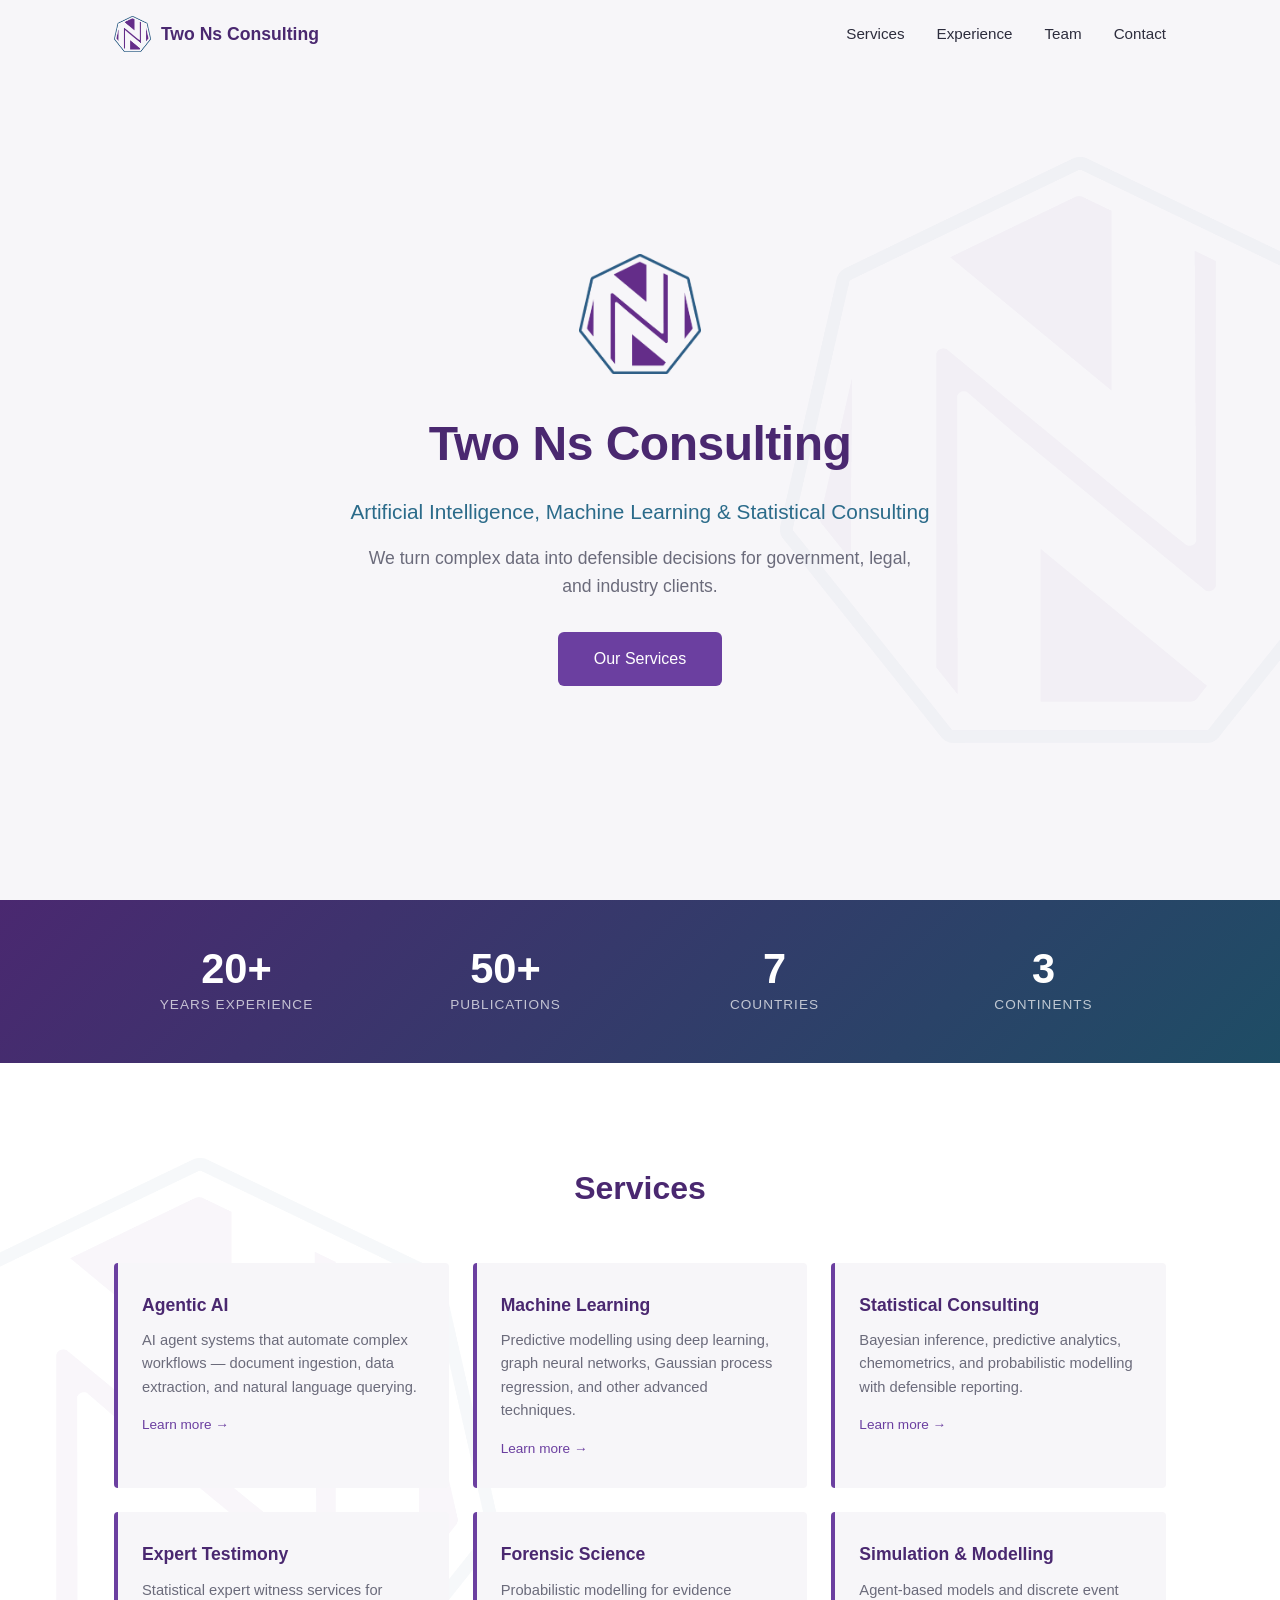
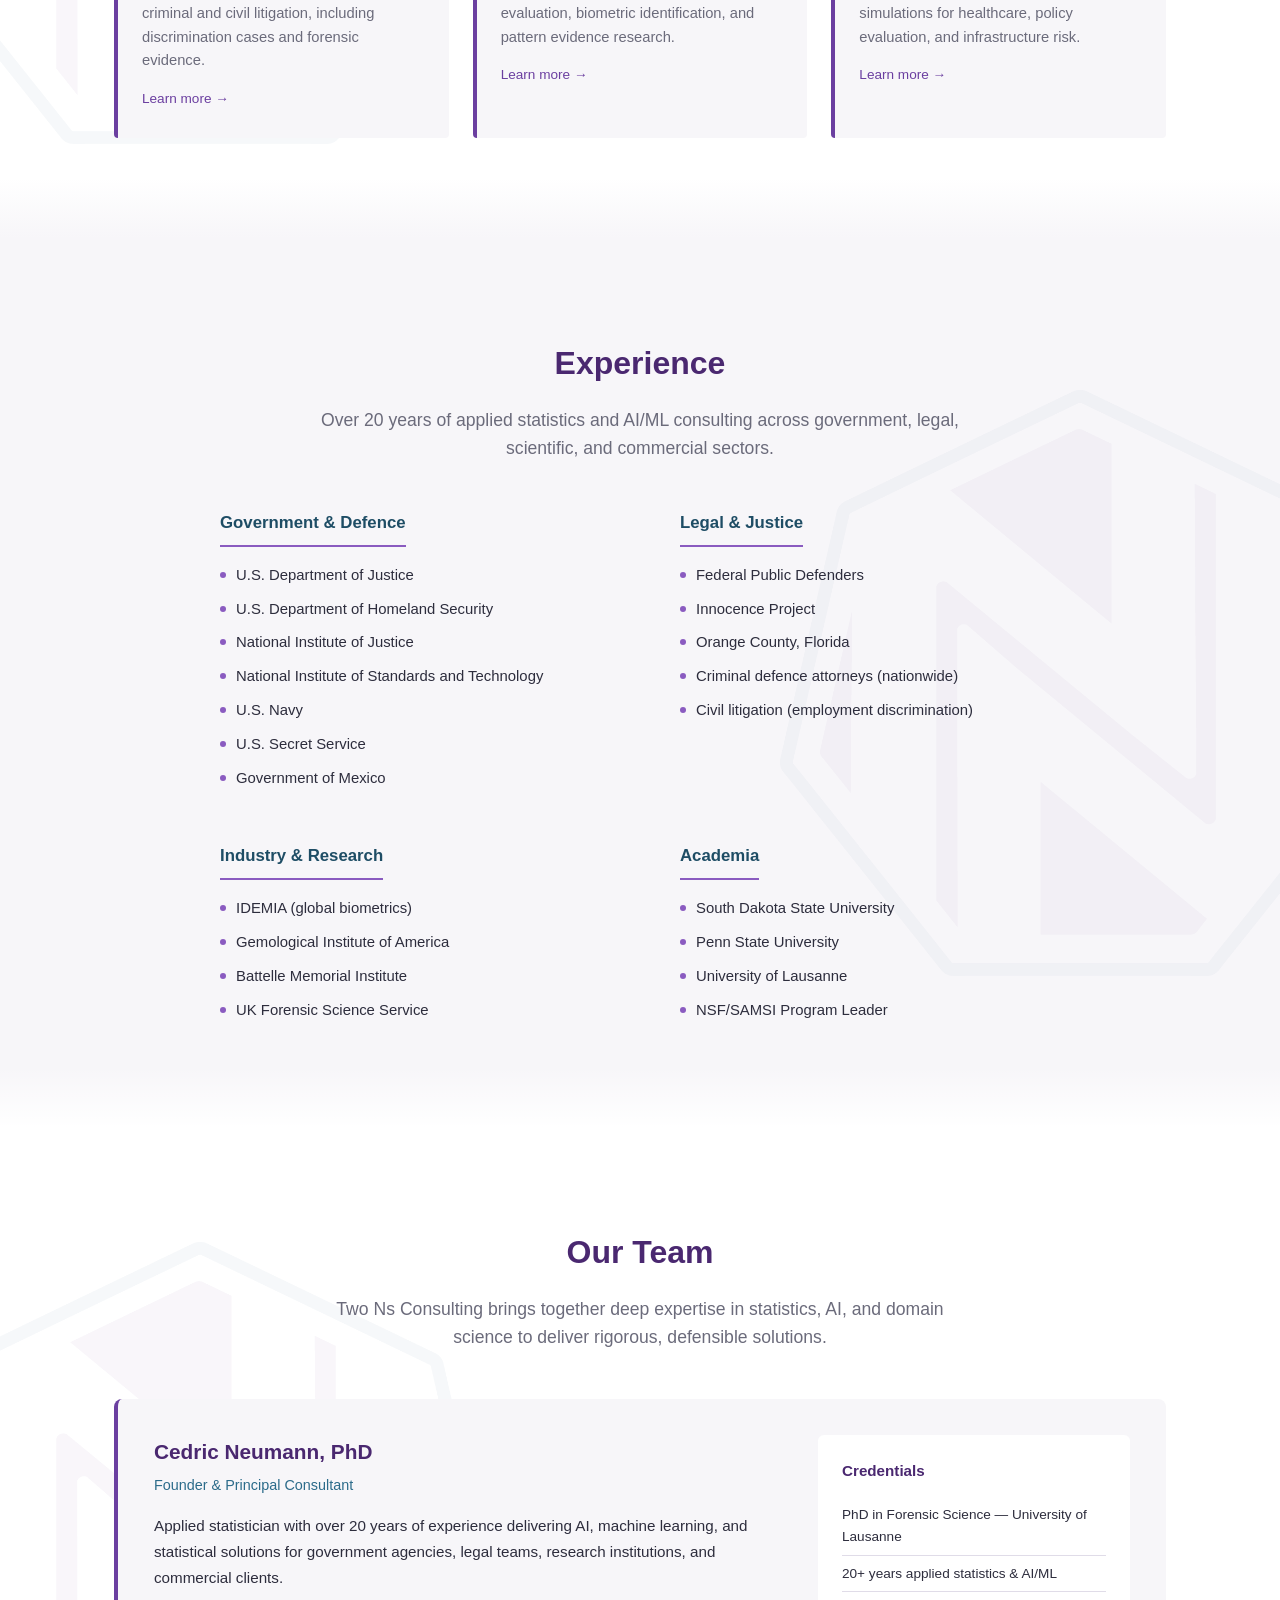
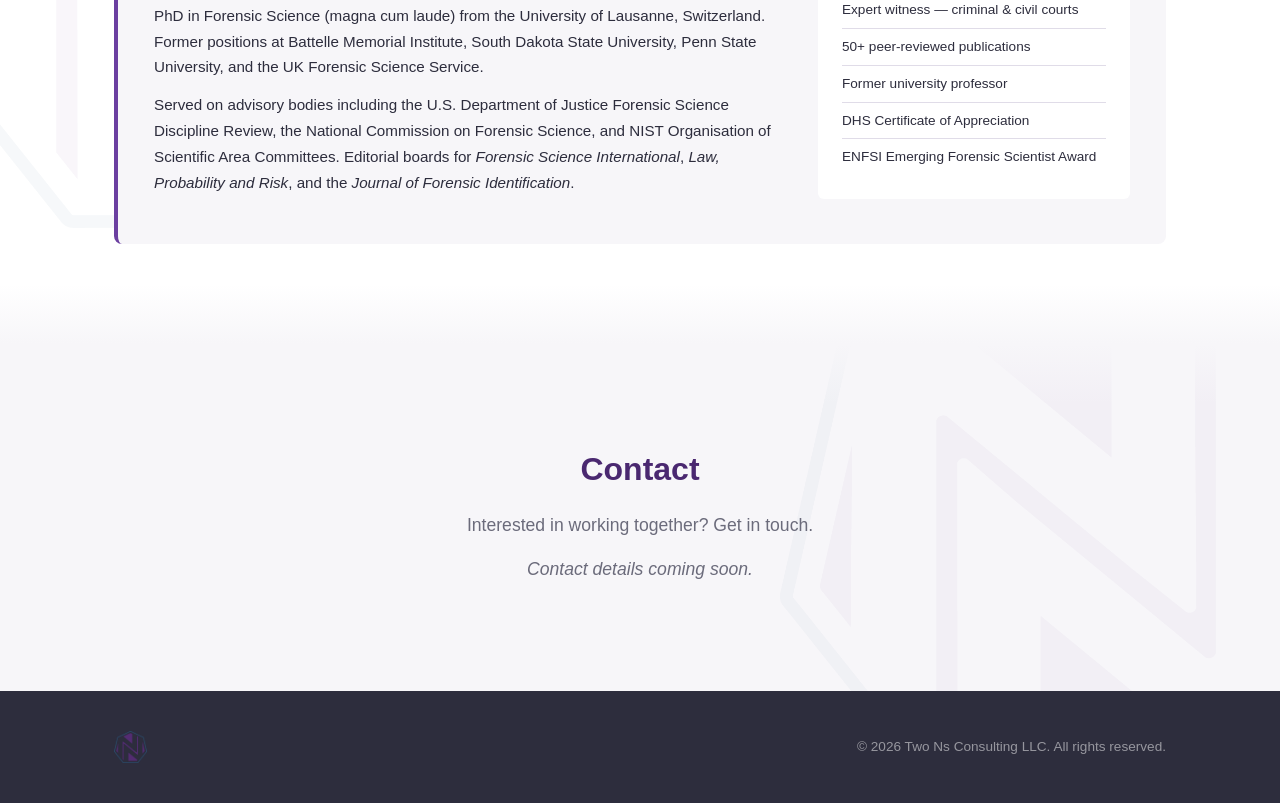
==== index.html @ 3158be9c "Initial site" ====
<!DOCTYPE html>
<html lang="en">
<head>
    <meta charset="UTF-8">
    <meta name="viewport" content="width=device-width, initial-scale=1.0">
    <title>Two Ns Consulting | AI, Machine Learning &amp; Statistical Consulting</title>
    <meta name="description" content="Two Ns Consulting LLC provides AI, machine learning, and statistical consulting services for government, legal, and industry clients.">
    <link rel="icon" type="image/png" href="assets/images/logo.png">
    <link rel="stylesheet" href="assets/style.css">
</head>
<body>

    <nav>
        <div class="nav-container">
            <a href="#" class="nav-logo">
                <img src="assets/images/logo.png" alt="Two Ns Consulting">
                <span>Two Ns Consulting</span>
            </a>
            <div class="nav-links">
                <a href="#services">Services</a>
                <a href="#experience">Experience</a>
                <a href="#about">Team</a>
                <a href="#contact">Contact</a>
            </div>
            <button class="nav-toggle" aria-label="Toggle navigation">
                <span></span>
                <span></span>
                <span></span>
            </button>
        </div>
    </nav>

    <section class="hero">
        <div class="bg-logo"></div>
        <div class="hero-content">
            <img src="assets/images/logo.png" alt="Two Ns Consulting" class="hero-logo">
            <h1>Two Ns Consulting</h1>
            <p class="tagline">Artificial Intelligence, Machine Learning &amp; Statistical Consulting</p>
            <p class="hero-sub">We turn complex data into defensible decisions for government, legal, and industry clients.</p>
            <a href="#services" class="cta-button">Our Services</a>
        </div>
    </section>

    <section class="stats-banner">
        <div class="container">
            <div class="stats-grid">
                <div class="stat">
                    <span class="stat-number">20+</span>
                    <span class="stat-label">Years Experience</span>
                </div>
                <div class="stat">
                    <span class="stat-number">50+</span>
                    <span class="stat-label">Publications</span>
                </div>
                <div class="stat">
                    <span class="stat-number">7</span>
                    <span class="stat-label">Countries</span>
                </div>
                <div class="stat">
                    <span class="stat-number">3</span>
                    <span class="stat-label">Continents</span>
                </div>
            </div>
        </div>
    </section>

    <section id="services" class="services">
        <div class="bg-logo"></div>
        <div class="container">
            <h2>Services</h2>
            <div class="services-grid">

                <div class="service-card" data-modal="modal-ai">
                    <h3>Agentic AI</h3>
                    <p>AI agent systems that automate complex workflows &mdash; document ingestion, data extraction, and natural language querying.</p>
                    <span class="learn-more">Learn more &rarr;</span>
                </div>

                <div class="service-card" data-modal="modal-ml">
                    <h3>Machine Learning</h3>
                    <p>Predictive modelling using deep learning, graph neural networks, Gaussian process regression, and other advanced techniques.</p>
                    <span class="learn-more">Learn more &rarr;</span>
                </div>

                <div class="service-card" data-modal="modal-stats">
                    <h3>Statistical Consulting</h3>
                    <p>Bayesian inference, predictive analytics, chemometrics, and probabilistic modelling with defensible reporting.</p>
                    <span class="learn-more">Learn more &rarr;</span>
                </div>

                <div class="service-card" data-modal="modal-expert">
                    <h3>Expert Testimony</h3>
                    <p>Statistical expert witness services for criminal and civil litigation, including discrimination cases and forensic evidence.</p>
                    <span class="learn-more">Learn more &rarr;</span>
                </div>

                <div class="service-card" data-modal="modal-forensic">
                    <h3>Forensic Science</h3>
                    <p>Probabilistic modelling for evidence evaluation, biometric identification, and pattern evidence research.</p>
                    <span class="learn-more">Learn more &rarr;</span>
                </div>

                <div class="service-card" data-modal="modal-sim">
                    <h3>Simulation &amp; Modelling</h3>
                    <p>Agent-based models and discrete event simulations for healthcare, policy evaluation, and infrastructure risk.</p>
                    <span class="learn-more">Learn more &rarr;</span>
                </div>

            </div>
        </div>
    </section>

    <!-- Service Modals -->
    <div class="modal-overlay" id="modal-ai">
        <div class="modal">
            <button class="modal-close">&times;</button>
            <h3>Agentic AI</h3>
            <p>We design and build AI agent systems that automate complex, multi-step workflows that previously required extensive manual effort. Our solutions connect AI models to your existing infrastructure &mdash; databases, document stores, dashboards &mdash; so they can act autonomously while keeping humans in the loop for critical decisions.</p>
            <h4>Capabilities</h4>
            <ul>
                <li>Model Context Protocol (MCP) frameworks connecting AI agents to Power BI, SQL databases, and enterprise systems</li>
                <li>Document ingestion pipelines that extract, curate, and validate data automatically</li>
                <li>Natural language interfaces for querying structured data and archived records</li>
                <li>Causal process flow construction for policy analysis and complex interventions</li>
                <li>Multi-agent orchestration for evaluation, scoring, and decision-support workflows</li>
            </ul>
            <h4>Representative Work</h4>
            <ul>
                <li>AI-powered technology evaluation and triage system for an investment accelerator</li>
                <li>Automated literature and data mining system for government research archives</li>
                <li>Document-to-database pipelines with human-in-the-loop validation</li>
            </ul>
        </div>
    </div>

    <div class="modal-overlay" id="modal-ml">
        <div class="modal">
            <button class="modal-close">&times;</button>
            <h3>Machine Learning</h3>
            <p>We develop and deploy machine learning models tailored to your domain &mdash; from materials science to defence applications. Our approach emphasises interpretability, validation, and production readiness, not just model accuracy.</p>
            <h4>Capabilities</h4>
            <ul>
                <li>Deep learning for regression and classification on structured and unstructured data</li>
                <li>Graph neural networks for sensor fusion and relational data</li>
                <li>Gaussian process regression for uncertainty-aware predictions</li>
                <li>Transfer learning and fine-tuning for domain-specific applications</li>
                <li>Model validation, explainability, and deployment support</li>
            </ul>
            <h4>Representative Work</h4>
            <ul>
                <li>Failure prediction in carbon-carbon composites (Gaussian process regression)</li>
                <li>Sensor data fusion for CBRNE detection (graph neural networks)</li>
                <li>CO2 pressure and saturation prediction for underground carbon storage (deep learning)</li>
                <li>Alloy property prediction for materials development (deep learning)</li>
            </ul>
        </div>
    </div>

    <div class="modal-overlay" id="modal-stats">
        <div class="modal">
            <button class="modal-close">&times;</button>
            <h3>Statistical Consulting</h3>
            <p>We provide rigorous statistical analysis and modelling for clients who need results that are defensible, reproducible, and clearly communicated. Our work spans Bayesian inference, predictive analytics, and specialised techniques like chemometrics.</p>
            <h4>Capabilities</h4>
            <ul>
                <li>Bayesian inferential and predictive modelling</li>
                <li>Chemometrics and multivariate analysis for materials identification and tracking</li>
                <li>Probabilistic modelling and uncertainty quantification</li>
                <li>Experimental design and sample size determination</li>
                <li>Statistical reporting for technical and non-technical stakeholders</li>
            </ul>
            <h4>Representative Work</h4>
            <ul>
                <li>Diamond identification and provenance tracking for the Gemological Institute of America</li>
                <li>Probabilistic modelling for biometric identification systems (IDEMIA)</li>
                <li>Bayesian analysis for composite materials and chemical agent development</li>
            </ul>
        </div>
    </div>

    <div class="modal-overlay" id="modal-expert">
        <div class="modal">
            <button class="modal-close">&times;</button>
            <h3>Expert Testimony</h3>
            <p>We provide expert witness services in statistics and scientific methodology for both criminal and civil proceedings. Our testimony is grounded in peer-reviewed methodology and presented in clear, accessible language for judges and juries.</p>
            <h4>Areas of Expertise</h4>
            <ul>
                <li>Forensic evidence interpretation and statistical weight of evidence</li>
                <li>Employment discrimination analysis (disparate impact, pay equity)</li>
                <li>Scientific methodology review and critique</li>
                <li>Probability and statistics in legal contexts</li>
                <li>Pattern and impression evidence (fingerprints, firearms, documents)</li>
            </ul>
            <h4>Experience</h4>
            <ul>
                <li>Expert testimony in federal and state courts</li>
                <li>Work with Federal Public Defenders, Innocence Project, and private defence counsel</li>
                <li>Civil litigation support for employment discrimination cases</li>
                <li>U.S. DOJ Forensic Science Discipline Review &mdash; Statistician</li>
            </ul>
        </div>
    </div>

    <div class="modal-overlay" id="modal-forensic">
        <div class="modal">
            <button class="modal-close">&times;</button>
            <h3>Forensic Science</h3>
            <p>We bring deep expertise in the statistical foundations of forensic science &mdash; from probabilistic models for evidence interpretation to the design and validation of biometric identification systems.</p>
            <h4>Capabilities</h4>
            <ul>
                <li>Probabilistic models for fingerprint, firearm, and document evidence</li>
                <li>Biometric system design, validation, and performance evaluation</li>
                <li>Forensic evidence interpretation frameworks (likelihood ratios, score-based methods)</li>
                <li>Research design for forensic validation studies</li>
                <li>Standards development and policy advisory</li>
            </ul>
            <h4>Affiliations &amp; Service</h4>
            <ul>
                <li>National Commission on Forensic Science (contributor)</li>
                <li>NIST Organisation of Scientific Area Committees (OSAC)</li>
                <li>NIJ Standing Review Panel (pattern evidence)</li>
                <li>NSF/SAMSI Program Leader &mdash; Statistics and Applied Mathematics in Forensic Science</li>
                <li>Editorial boards: <em>Forensic Science International</em>, <em>Law, Probability and Risk</em>, <em>Journal of Forensic Identification</em></li>
            </ul>
        </div>
    </div>

    <div class="modal-overlay" id="modal-sim">
        <div class="modal">
            <button class="modal-close">&times;</button>
            <h3>Simulation &amp; Modelling</h3>
            <p>We build computational models that simulate complex systems &mdash; from healthcare delivery workflows to environmental risk scenarios &mdash; enabling scenario analysis, cost estimation, and policy evaluation before real-world implementation.</p>
            <h4>Capabilities</h4>
            <ul>
                <li>Agent-based models (ABM) for healthcare processes and policy interventions</li>
                <li>Discrete event simulations (DES) for infrastructure and environmental risk</li>
                <li>Cost modelling and resource allocation optimisation</li>
                <li>Scenario analysis and sensitivity testing</li>
                <li>Causal process flow modelling for complex interventions</li>
            </ul>
            <h4>Representative Work</h4>
            <ul>
                <li>Healthcare process modelling and associated cost analysis (ABM)</li>
                <li>Leak modelling for abandoned oil fields (DES)</li>
                <li>Causal process flow construction for public policy evaluation</li>
            </ul>
        </div>
    </div>

    <section id="experience" class="experience">
        <div class="bg-logo"></div>
        <div class="container">
            <h2>Experience</h2>
            <p class="section-intro">Over 20 years of applied statistics and AI/ML consulting across government, legal, scientific, and commercial sectors.</p>

            <div class="experience-grid">
                <div class="exp-category">
                    <h3>Government &amp; Defence</h3>
                    <ul>
                        <li>U.S. Department of Justice</li>
                        <li>U.S. Department of Homeland Security</li>
                        <li>National Institute of Justice</li>
                        <li>National Institute of Standards and Technology</li>
                        <li>U.S. Navy</li>
                        <li>U.S. Secret Service</li>
                        <li>Government of Mexico</li>
                    </ul>
                </div>

                <div class="exp-category">
                    <h3>Legal &amp; Justice</h3>
                    <ul>
                        <li>Federal Public Defenders</li>
                        <li>Innocence Project</li>
                        <li>Orange County, Florida</li>
                        <li>Criminal defence attorneys (nationwide)</li>
                        <li>Civil litigation (employment discrimination)</li>
                    </ul>
                </div>

                <div class="exp-category">
                    <h3>Industry &amp; Research</h3>
                    <ul>
                        <li>IDEMIA (global biometrics)</li>
                        <li>Gemological Institute of America</li>
                        <li>Battelle Memorial Institute</li>
                        <li>UK Forensic Science Service</li>
                    </ul>
                </div>

                <div class="exp-category">
                    <h3>Academia</h3>
                    <ul>
                        <li>South Dakota State University</li>
                        <li>Penn State University</li>
                        <li>University of Lausanne</li>
                        <li>NSF/SAMSI Program Leader</li>
                    </ul>
                </div>
            </div>
        </div>
    </section>

    <section id="about" class="about">
        <div class="bg-logo"></div>
        <div class="container">
            <h2>Our Team</h2>
            <p class="section-intro">Two Ns Consulting brings together deep expertise in statistics, AI, and domain science to deliver rigorous, defensible solutions.</p>

            <div class="team-grid">
                <div class="team-card">
                    <div class="team-info">
                        <h3>Cedric Neumann, PhD</h3>
                        <span class="team-role">Founder &amp; Principal Consultant</span>
                        <p>Applied statistician with over 20 years of experience delivering AI, machine learning, and statistical solutions for government agencies, legal teams, research institutions, and commercial clients.</p>
                        <p>PhD in Forensic Science (magna cum laude) from the University of Lausanne, Switzerland. Former positions at Battelle Memorial Institute, South Dakota State University, Penn State University, and the UK Forensic Science Service.</p>
                        <p>Served on advisory bodies including the U.S. Department of Justice Forensic Science Discipline Review, the National Commission on Forensic Science, and NIST Organisation of Scientific Area Committees. Editorial boards for <em>Forensic Science International</em>, <em>Law, Probability and Risk</em>, and the <em>Journal of Forensic Identification</em>.</p>
                    </div>
                    <div class="team-credentials">
                        <h4>Credentials</h4>
                        <ul>
                            <li>PhD in Forensic Science &mdash; University of Lausanne</li>
                            <li>20+ years applied statistics &amp; AI/ML</li>
                            <li>Expert witness &mdash; criminal &amp; civil courts</li>
                            <li>50+ peer-reviewed publications</li>
                            <li>Former university professor</li>
                            <li>DHS Certificate of Appreciation</li>
                            <li>ENFSI Emerging Forensic Scientist Award</li>
                        </ul>
                    </div>
                </div>
            </div>
        </div>
    </section>

    <section id="contact" class="contact">
        <div class="bg-logo"></div>
        <div class="container">
            <h2>Contact</h2>
            <p>Interested in working together? Get in touch.</p>
            <p class="contact-placeholder">Contact details coming soon.</p>
        </div>
    </section>

    <footer>
        <div class="container">
            <div class="footer-content">
                <img src="assets/images/logo.png" alt="Two Ns Consulting" class="footer-logo">
                <p>&copy; 2026 Two Ns Consulting LLC. All rights reserved.</p>
            </div>
        </div>
    </footer>

    <script>
        // Mobile nav toggle
        document.querySelector('.nav-toggle').addEventListener('click', function() {
            document.querySelector('.nav-links').classList.toggle('active');
            this.classList.toggle('active');
        });

        // Smooth scroll
        document.querySelectorAll('a[href^="#"]').forEach(anchor => {
            anchor.addEventListener('click', function(e) {
                e.preventDefault();
                const target = document.querySelector(this.getAttribute('href'));
                if (target) {
                    target.scrollIntoView({ behavior: 'smooth', block: 'start' });
                    document.querySelector('.nav-links').classList.remove('active');
                    document.querySelector('.nav-toggle').classList.remove('active');
                }
            });
        });

        // Navbar background on scroll
        window.addEventListener('scroll', function() {
            const nav = document.querySelector('nav');
            if (window.scrollY > 50) {
                nav.classList.add('scrolled');
            } else {
                nav.classList.remove('scrolled');
            }
        });

        // Modals
        document.querySelectorAll('.service-card[data-modal]').forEach(card => {
            card.addEventListener('click', function() {
                const modalId = this.getAttribute('data-modal');
                document.getElementById(modalId).classList.add('active');
                document.body.style.overflow = 'hidden';
            });
        });

        document.querySelectorAll('.modal-close').forEach(btn => {
            btn.addEventListener('click', function(e) {
                e.stopPropagation();
                this.closest('.modal-overlay').classList.remove('active');
                document.body.style.overflow = '';
            });
        });

        document.querySelectorAll('.modal-overlay').forEach(overlay => {
            overlay.addEventListener('click', function(e) {
                if (e.target === this) {
                    this.classList.remove('active');
                    document.body.style.overflow = '';
                }
            });
        });

        // Close modal on Escape
        document.addEventListener('keydown', function(e) {
            if (e.key === 'Escape') {
                document.querySelectorAll('.modal-overlay.active').forEach(m => {
                    m.classList.remove('active');
                    document.body.style.overflow = '';
                });
            }
        });

        // Fade-in on scroll
        const observer = new IntersectionObserver((entries) => {
            entries.forEach(entry => {
                if (entry.isIntersecting) {
                    entry.target.classList.add('visible');
                }
            });
        }, { threshold: 0.1 });

        document.querySelectorAll('.service-card, .exp-category, .team-card, .stat, .stats-banner, section h2, .section-intro').forEach(el => {
            el.classList.add('fade-in');
            observer.observe(el);
        });
    </script>

</body>
</html>
---- assets/style.css ----
/* ============================================
   Two Ns Consulting — Website Styles
   Colors from logo:
   - Purple: #6B3FA0
   - Dark teal-blue: #2B6B8A
   ============================================ */

:root {
    --purple: #6B3FA0;
    --purple-light: #8A5BC0;
    --purple-dark: #4A2870;
    --blue: #2B6B8A;
    --blue-light: #3A8AB0;
    --blue-dark: #1E4D65;
    --white: #FFFFFF;
    --off-white: #F7F6F9;
    --warm-bg: #F3F1F6;
    --gray-light: #E0DCE8;
    --gray: #6B6B7B;
    --gray-dark: #2D2D3D;
    --font-main: -apple-system, BlinkMacSystemFont, 'Segoe UI', Roboto, Oxygen, Ubuntu, sans-serif;
}

* {
    margin: 0;
    padding: 0;
    box-sizing: border-box;
}

html {
    scroll-behavior: smooth;
    scroll-padding-top: 80px;
}

body {
    font-family: var(--font-main);
    color: var(--gray-dark);
    line-height: 1.6;
}

.container {
    max-width: 1100px;
    margin: 0 auto;
    padding: 0 24px;
}

/* ---- Watermark Logo Background ---- */

section {
    position: relative;
    overflow: hidden;
}

.bg-logo {
    position: absolute;
    width: 600px;
    height: 600px;
    background-image: url('images/logo.png');
    background-size: contain;
    background-repeat: no-repeat;
    background-position: center;
    opacity: 0.03;
    pointer-events: none;
    z-index: 0;
}

/* Alternate left/right positioning */
.hero .bg-logo {
    right: -100px;
    top: 50%;
    transform: translateY(-50%);
}

.services .bg-logo {
    left: -100px;
    top: 50%;
    transform: translateY(-50%);
    opacity: 0.04;
}

.experience .bg-logo {
    right: -100px;
    top: 50%;
    transform: translateY(-50%);
}

.about .bg-logo {
    left: -100px;
    top: 50%;
    transform: translateY(-50%);
    opacity: 0.04;
}

.contact .bg-logo {
    right: -100px;
    top: 50%;
    transform: translateY(-50%);
}

section > .container,
section > .hero-content {
    position: relative;
    z-index: 1;
}

/* ---- Navigation ---- */

nav {
    position: fixed;
    top: 0;
    width: 100%;
    z-index: 1000;
    padding: 16px 0;
    transition: all 0.3s ease;
}

nav.scrolled {
    background: rgba(255, 255, 255, 0.95);
    backdrop-filter: blur(10px);
    box-shadow: 0 1px 3px rgba(0, 0, 0, 0.08);
    padding: 10px 0;
}

.nav-container {
    max-width: 1100px;
    margin: 0 auto;
    padding: 0 24px;
    display: flex;
    align-items: center;
    justify-content: space-between;
}

.nav-logo {
    display: flex;
    align-items: center;
    gap: 10px;
    text-decoration: none;
    color: var(--purple-dark);
    font-weight: 600;
    font-size: 1.1rem;
}

.nav-logo img {
    height: 36px;
    width: auto;
}

.nav-links {
    display: flex;
    gap: 32px;
}

.nav-links a {
    text-decoration: none;
    color: var(--gray-dark);
    font-size: 0.95rem;
    font-weight: 400;
    transition: color 0.2s;
}

.nav-links a:hover {
    color: var(--purple);
}

.nav-toggle {
    display: none;
    flex-direction: column;
    gap: 5px;
    background: none;
    border: none;
    cursor: pointer;
    padding: 4px;
}

.nav-toggle span {
    width: 24px;
    height: 2px;
    background: var(--gray-dark);
    transition: all 0.3s;
}

.nav-toggle.active span:nth-child(1) {
    transform: translateY(7px) rotate(45deg);
}

.nav-toggle.active span:nth-child(2) {
    opacity: 0;
}

.nav-toggle.active span:nth-child(3) {
    transform: translateY(-7px) rotate(-45deg);
}

/* ---- Top Banner (the full-screen landing section with logo, title, tagline) ---- */

.hero {
    min-height: 100vh;
    display: flex;
    align-items: center;
    justify-content: center;
    text-align: center;
    padding: 120px 24px 80px;
    background: var(--off-white);
}

.hero-content {
    position: relative;
    z-index: 1;
}

.hero-logo {
    height: 120px;
    width: auto;
    margin-bottom: 24px;
}

.hero h1 {
    font-size: 3rem;
    font-weight: 700;
    color: var(--purple-dark);
    margin-bottom: 12px;
    letter-spacing: -0.5px;
}

.tagline {
    font-size: 1.3rem;
    color: var(--blue);
    font-weight: 400;
    margin-bottom: 16px;
}

.hero-sub {
    font-size: 1.1rem;
    color: var(--gray);
    max-width: 560px;
    margin: 0 auto 32px;
}

.cta-button {
    display: inline-block;
    padding: 14px 36px;
    background: var(--purple);
    color: var(--white);
    text-decoration: none;
    border-radius: 6px;
    font-weight: 500;
    font-size: 1rem;
    transition: background 0.2s;
}

.cta-button:hover {
    background: var(--purple-dark);
}

/* ---- Sections (general) ---- */

section {
    padding: 100px 0;
}

section h2 {
    font-size: 2rem;
    font-weight: 700;
    color: var(--purple-dark);
    margin-bottom: 16px;
    text-align: center;
}

.section-intro {
    text-align: center;
    color: var(--gray);
    font-size: 1.1rem;
    max-width: 640px;
    margin: 0 auto 48px;
}

/* ---- Stats Banner ---- */

.stats-banner {
    background: linear-gradient(135deg, var(--purple-dark) 0%, var(--blue-dark) 100%);
    padding: 48px 0;
    overflow: visible;
}

.stats-grid {
    display: grid;
    grid-template-columns: repeat(4, 1fr);
    gap: 24px;
    text-align: center;
}

.stat {
    display: flex;
    flex-direction: column;
    gap: 4px;
}

.stat-number {
    font-size: 2.6rem;
    font-weight: 700;
    color: var(--white);
    line-height: 1;
}

.stat-label {
    font-size: 0.85rem;
    color: rgba(255, 255, 255, 0.7);
    text-transform: uppercase;
    letter-spacing: 1px;
    font-weight: 400;
}

/* ---- Services ---- */

.services {
    background: var(--white);
}

.services-grid {
    display: grid;
    grid-template-columns: repeat(3, 1fr);
    gap: 24px;
    margin-top: 48px;
}

.service-card {
    padding: 28px 24px;
    background: var(--off-white);
    border-left: 4px solid var(--purple);
    border-radius: 4px;
    cursor: pointer;
    transition: transform 0.2s, box-shadow 0.2s, border-color 0.2s;
}

.service-card:hover {
    transform: translateY(-2px);
    box-shadow: 0 6px 20px rgba(107, 63, 160, 0.1);
    border-color: var(--blue);
}

.service-card h3 {
    font-size: 1.1rem;
    font-weight: 600;
    color: var(--purple-dark);
    margin-bottom: 10px;
}

.service-card p {
    font-size: 0.92rem;
    color: var(--gray);
    line-height: 1.6;
    margin-bottom: 12px;
}

.learn-more {
    font-size: 0.85rem;
    color: var(--purple);
    font-weight: 500;
    transition: color 0.2s;
}

.service-card:hover .learn-more {
    color: var(--blue);
}

/* ---- Modals ---- */

.modal-overlay {
    display: none;
    position: fixed;
    top: 0;
    left: 0;
    right: 0;
    bottom: 0;
    background: rgba(45, 45, 61, 0.6);
    backdrop-filter: blur(4px);
    z-index: 2000;
    align-items: center;
    justify-content: center;
    padding: 24px;
}

.modal-overlay.active {
    display: flex;
}

.modal {
    background: var(--white);
    border-radius: 8px;
    padding: 40px;
    max-width: 640px;
    width: 100%;
    max-height: 85vh;
    overflow-y: auto;
    position: relative;
    box-shadow: 0 20px 60px rgba(0, 0, 0, 0.2);
}

.modal-close {
    position: absolute;
    top: 16px;
    right: 20px;
    background: none;
    border: none;
    font-size: 1.8rem;
    color: var(--gray);
    cursor: pointer;
    line-height: 1;
    transition: color 0.2s;
}

.modal-close:hover {
    color: var(--purple);
}

.modal h3 {
    font-size: 1.4rem;
    font-weight: 700;
    color: var(--purple-dark);
    margin-bottom: 16px;
    padding-right: 32px;
}

.modal > p {
    font-size: 1rem;
    color: var(--gray-dark);
    line-height: 1.7;
    margin-bottom: 24px;
}

.modal h4 {
    font-size: 0.95rem;
    font-weight: 600;
    color: var(--blue-dark);
    margin-bottom: 10px;
    margin-top: 20px;
    text-transform: uppercase;
    letter-spacing: 0.5px;
}

.modal ul {
    list-style: none;
    margin-bottom: 16px;
}

.modal li {
    padding: 5px 0;
    font-size: 0.93rem;
    color: var(--gray-dark);
    padding-left: 16px;
    position: relative;
}

.modal li::before {
    content: '';
    position: absolute;
    left: 0;
    top: 13px;
    width: 6px;
    height: 6px;
    background: var(--purple-light);
    border-radius: 50%;
}

/* ---- Experience ---- */

.experience {
    background: var(--off-white);
}

.experience-grid {
    display: grid;
    grid-template-columns: 1fr 1fr;
    column-gap: 80px;
    row-gap: 48px;
    margin-top: 48px;
    max-width: 840px;
    margin-left: auto;
    margin-right: auto;
}

.exp-category h3 {
    font-size: 1.05rem;
    font-weight: 600;
    color: var(--blue-dark);
    margin-bottom: 12px;
    padding-bottom: 8px;
    border-bottom: 2px solid var(--purple-light);
    display: inline-block;
}

.exp-category ul {
    list-style: none;
}

.exp-category li {
    padding: 5px 0;
    font-size: 0.93rem;
    color: var(--gray-dark);
    position: relative;
    padding-left: 16px;
}

.exp-category li::before {
    content: '';
    position: absolute;
    left: 0;
    top: 13px;
    width: 6px;
    height: 6px;
    background: var(--purple-light);
    border-radius: 50%;
}

/* ---- Team ---- */

.about {
    background: var(--white);
}

.team-grid {
    display: flex;
    flex-direction: column;
    gap: 40px;
    margin-top: 48px;
}

.team-card {
    display: grid;
    grid-template-columns: 2fr 1fr;
    gap: 40px;
    padding: 36px;
    background: var(--off-white);
    border-radius: 8px;
    border-left: 4px solid var(--purple);
}

.team-info h3 {
    font-size: 1.3rem;
    font-weight: 700;
    color: var(--purple-dark);
    margin-bottom: 4px;
}

.team-role {
    display: inline-block;
    font-size: 0.9rem;
    color: var(--blue);
    font-weight: 500;
    margin-bottom: 16px;
}

.team-info p {
    margin-bottom: 12px;
    font-size: 0.95rem;
    color: var(--gray-dark);
    line-height: 1.7;
}

.team-credentials {
    background: var(--white);
    padding: 24px;
    border-radius: 6px;
    align-self: start;
}

.team-credentials h4 {
    font-size: 0.95rem;
    font-weight: 600;
    color: var(--purple-dark);
    margin-bottom: 14px;
}

.team-credentials ul {
    list-style: none;
}

.team-credentials li {
    padding: 7px 0;
    font-size: 0.85rem;
    color: var(--gray-dark);
    border-bottom: 1px solid var(--gray-light);
}

.team-credentials li:last-child {
    border-bottom: none;
}

/* ---- Contact ---- */

.contact {
    background: var(--off-white);
    text-align: center;
}

.contact p {
    color: var(--gray);
    font-size: 1.1rem;
    margin-bottom: 8px;
}

.contact-placeholder {
    color: var(--gray);
    font-style: italic;
    margin-top: 16px;
}

/* ---- Footer ---- */

footer {
    background: var(--gray-dark);
    padding: 40px 0;
}

.footer-content {
    display: flex;
    align-items: center;
    justify-content: space-between;
}

.footer-logo {
    height: 32px;
    width: auto;
    opacity: 0.7;
}

footer p {
    color: rgba(255, 255, 255, 0.5);
    font-size: 0.85rem;
}

/* ---- Fade-in on scroll ---- */

.fade-in {
    opacity: 0;
    transform: translateY(20px);
    transition: opacity 0.6s ease, transform 0.6s ease;
}

.fade-in.visible {
    opacity: 1;
    transform: translateY(0);
}

/* Stagger service cards */
.service-card.fade-in:nth-child(2) { transition-delay: 0.1s; }
.service-card.fade-in:nth-child(3) { transition-delay: 0.2s; }
.service-card.fade-in:nth-child(4) { transition-delay: 0.3s; }
.service-card.fade-in:nth-child(5) { transition-delay: 0.4s; }
.service-card.fade-in:nth-child(6) { transition-delay: 0.5s; }

/* Stagger stats */
.stat.fade-in:nth-child(2) { transition-delay: 0.1s; }
.stat.fade-in:nth-child(3) { transition-delay: 0.2s; }
.stat.fade-in:nth-child(4) { transition-delay: 0.3s; }

/* Stagger experience categories */
.exp-category.fade-in:nth-child(2) { transition-delay: 0.1s; }
.exp-category.fade-in:nth-child(3) { transition-delay: 0.2s; }
.exp-category.fade-in:nth-child(4) { transition-delay: 0.3s; }


/* ---- Section Dividers ---- */

/* Angled transition from light to dark sections */
.services::after,
.about::after {
    content: '';
    position: absolute;
    bottom: 0;
    left: 0;
    right: 0;
    height: 60px;
    background: linear-gradient(to bottom, transparent, var(--off-white));
    z-index: 1;
    pointer-events: none;
}

/* Angled transition from dark to light sections */
.experience::after {
    content: '';
    position: absolute;
    bottom: 0;
    left: 0;
    right: 0;
    height: 60px;
    background: linear-gradient(to bottom, transparent, var(--white));
    z-index: 1;
    pointer-events: none;
}

/* Top fade-in from stats banner */
.services::before {
    content: '';
    position: absolute;
    top: 0;
    left: 0;
    right: 0;
    height: 60px;
    background: linear-gradient(to top, transparent, var(--white));
    z-index: 1;
    pointer-events: none;
}

.experience::before {
    content: '';
    position: absolute;
    top: 0;
    left: 0;
    right: 0;
    height: 60px;
    background: linear-gradient(to top, transparent, var(--off-white));
    z-index: 1;
    pointer-events: none;
}

.about::before {
    content: '';
    position: absolute;
    top: 0;
    left: 0;
    right: 0;
    height: 60px;
    background: linear-gradient(to top, transparent, var(--white));
    z-index: 1;
    pointer-events: none;
}

.contact::before {
    content: '';
    position: absolute;
    top: 0;
    left: 0;
    right: 0;
    height: 60px;
    background: linear-gradient(to top, transparent, var(--off-white));
    z-index: 1;
    pointer-events: none;
}

/* ---- Responsive ---- */

@media (max-width: 768px) {
    .nav-toggle {
        display: flex;
    }

    .nav-links {
        display: none;
        position: absolute;
        top: 100%;
        left: 0;
        right: 0;
        background: var(--white);
        flex-direction: column;
        padding: 16px 24px;
        gap: 16px;
        box-shadow: 0 4px 12px rgba(0, 0, 0, 0.08);
    }

    .nav-links.active {
        display: flex;
    }

    .hero h1 {
        font-size: 2.2rem;
    }

    .tagline {
        font-size: 1.1rem;
    }

    .services-grid {
        grid-template-columns: 1fr;
    }

    .experience-grid {
        grid-template-columns: 1fr;
    }

    .team-card {
        grid-template-columns: 1fr;
    }

    .footer-content {
        flex-direction: column;
        gap: 12px;
        text-align: center;
    }

    .bg-logo {
        width: 300px !important;
        height: 300px !important;
    }

    .modal {
        padding: 28px;
    }

    .stats-grid {
        grid-template-columns: repeat(2, 1fr);
        gap: 32px;
    }
}
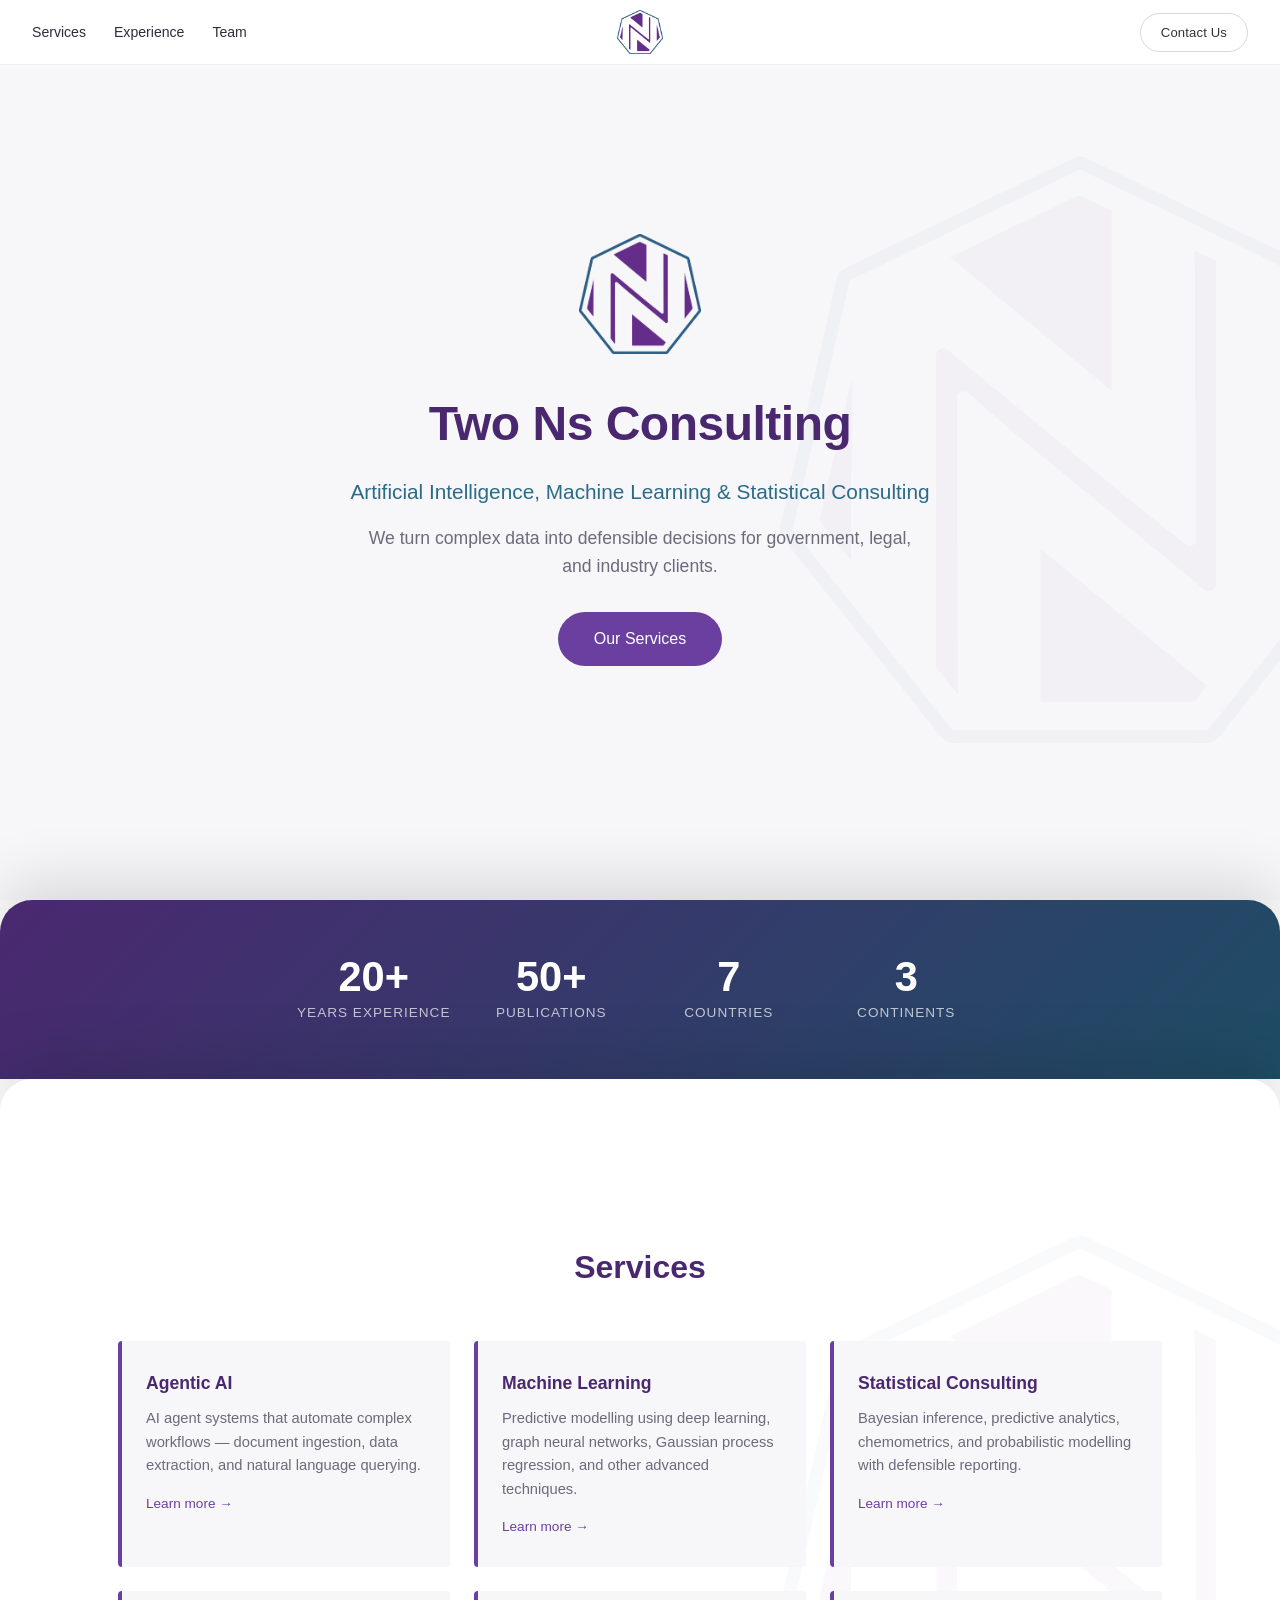
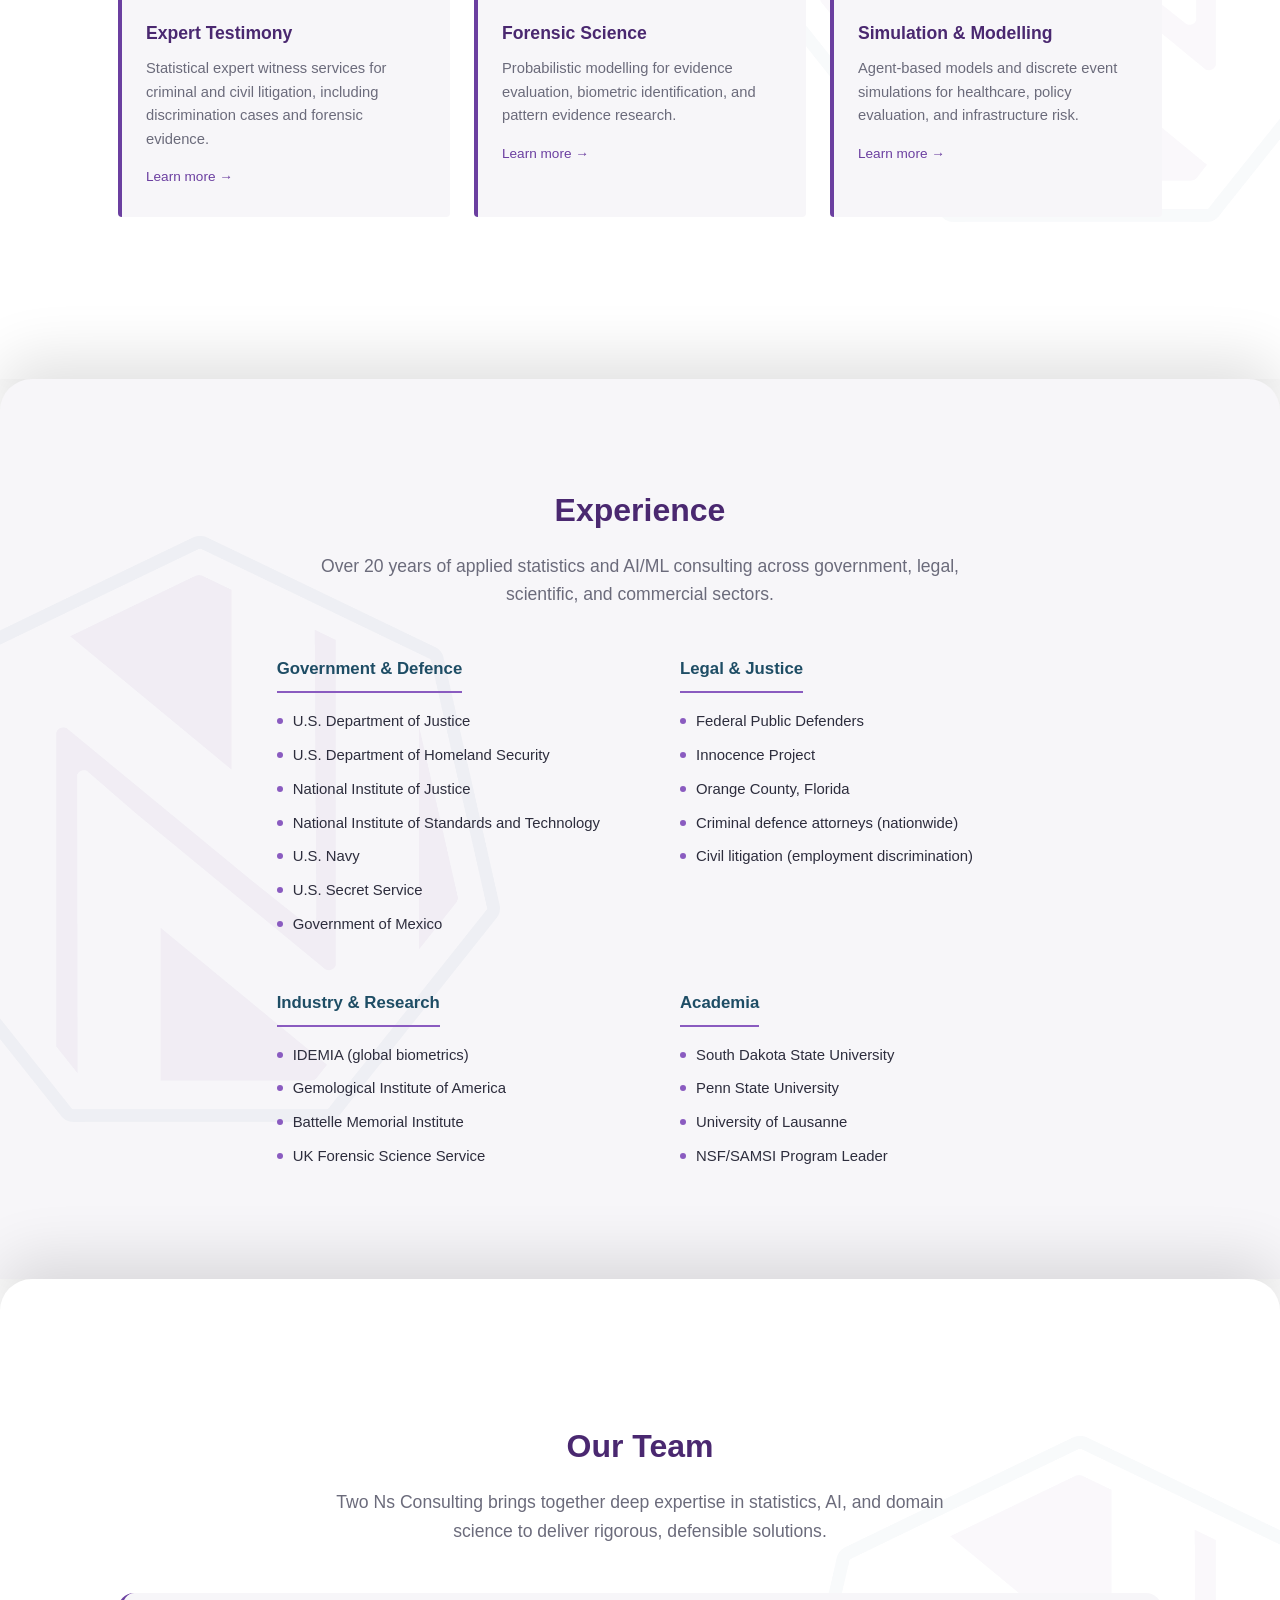
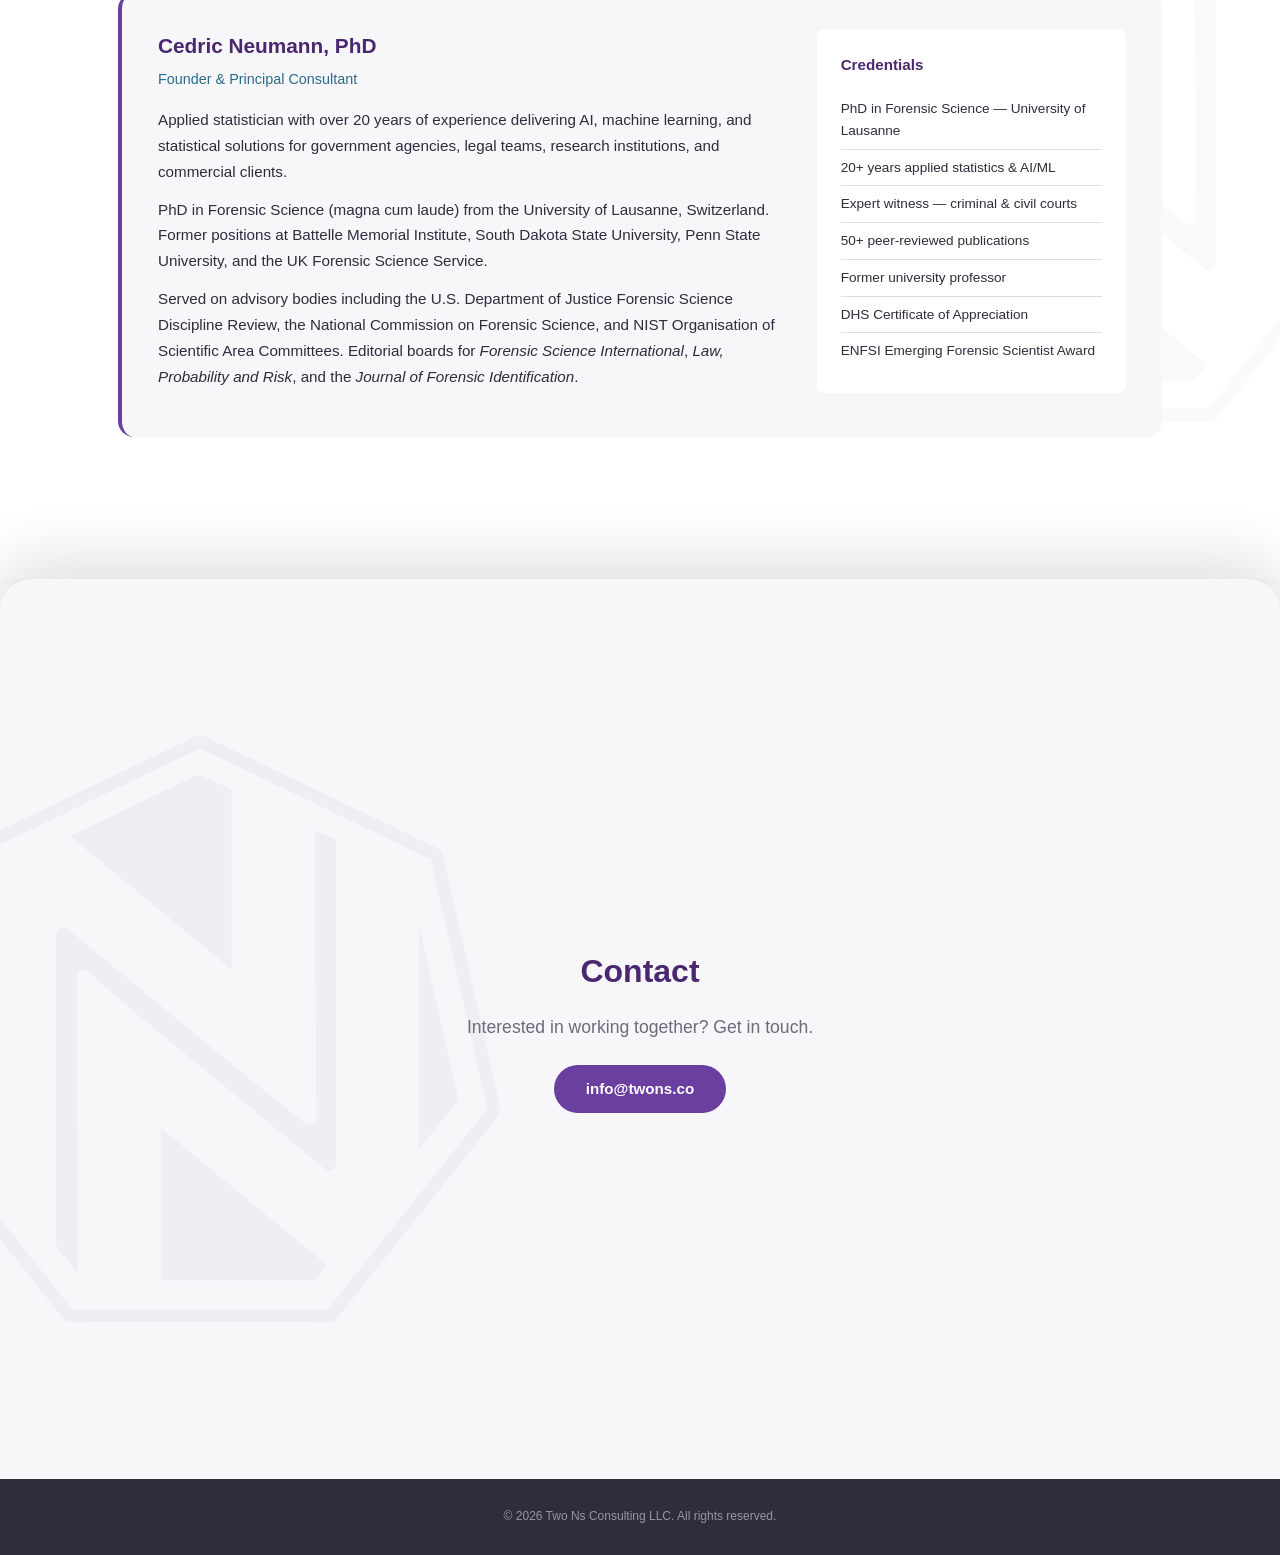
==== commit 7fffd02a: "Revamp site with sticky-tile layout matching DarkComps visual identity Restructure all sections as p" ====
--- a/index.html
+++ b/index.html
@@ -11,28 +11,34 @@
 <body>
 
     <nav>
-        <div class="nav-container">
+        <div class="nav-inner">
+            <div class="nav-left">
+                <div class="nav-links">
+                    <a href="#services">Services</a>
+                    <a href="#experience">Experience</a>
+                    <a href="#about">Team</a>
+                </div>
+                <button class="nav-toggle" aria-label="Toggle navigation">
+                    <span></span>
+                    <span></span>
+                    <span></span>
+                </button>
+            </div>
             <a href="#" class="nav-logo">
-                <img src="assets/images/logo.png" alt="Two Ns Consulting">
-                <span>Two Ns Consulting</span>
+                <img src="assets/images/logo.png" alt="Two Ns Consulting" class="nav-logo-img">
             </a>
-            <div class="nav-links">
-                <a href="#services">Services</a>
-                <a href="#experience">Experience</a>
-                <a href="#about">Team</a>
-                <a href="#contact">Contact</a>
-            </div>
-            <button class="nav-toggle" aria-label="Toggle navigation">
-                <span></span>
-                <span></span>
-                <span></span>
-            </button>
+            <div class="nav-right">
+                <a href="#contact" class="nav-cta">Contact Us</a>
+            </div>
         </div>
     </nav>
 
-    <section class="hero">
+    <main class="stack">
+
+    <!-- HERO -->
+    <section class="hero-tile tile">
         <div class="bg-logo"></div>
-        <div class="hero-content">
+        <div class="wrap centered">
             <img src="assets/images/logo.png" alt="Two Ns Consulting" class="hero-logo">
             <h1>Two Ns Consulting</h1>
             <p class="tagline">Artificial Intelligence, Machine Learning &amp; Statistical Consulting</p>
@@ -41,8 +47,9 @@
         </div>
     </section>
 
-    <section class="stats-banner">
-        <div class="container">
+    <!-- STATS -->
+    <section class="stats-tile tile">
+        <div class="wrap">
             <div class="stats-grid">
                 <div class="stat">
                     <span class="stat-number">20+</span>
@@ -64,9 +71,10 @@
         </div>
     </section>
 
-    <section id="services" class="services">
+    <!-- SERVICES -->
+    <section id="services" class="sec-tile tile">
         <div class="bg-logo"></div>
-        <div class="container">
+        <div class="wrap">
             <h2>Services</h2>
             <div class="services-grid">
 
@@ -110,146 +118,10 @@
         </div>
     </section>
 
-    <!-- Service Modals -->
-    <div class="modal-overlay" id="modal-ai">
-        <div class="modal">
-            <button class="modal-close">&times;</button>
-            <h3>Agentic AI</h3>
-            <p>We design and build AI agent systems that automate complex, multi-step workflows that previously required extensive manual effort. Our solutions connect AI models to your existing infrastructure &mdash; databases, document stores, dashboards &mdash; so they can act autonomously while keeping humans in the loop for critical decisions.</p>
-            <h4>Capabilities</h4>
-            <ul>
-                <li>Model Context Protocol (MCP) frameworks connecting AI agents to Power BI, SQL databases, and enterprise systems</li>
-                <li>Document ingestion pipelines that extract, curate, and validate data automatically</li>
-                <li>Natural language interfaces for querying structured data and archived records</li>
-                <li>Causal process flow construction for policy analysis and complex interventions</li>
-                <li>Multi-agent orchestration for evaluation, scoring, and decision-support workflows</li>
-            </ul>
-            <h4>Representative Work</h4>
-            <ul>
-                <li>AI-powered technology evaluation and triage system for an investment accelerator</li>
-                <li>Automated literature and data mining system for government research archives</li>
-                <li>Document-to-database pipelines with human-in-the-loop validation</li>
-            </ul>
-        </div>
-    </div>
-
-    <div class="modal-overlay" id="modal-ml">
-        <div class="modal">
-            <button class="modal-close">&times;</button>
-            <h3>Machine Learning</h3>
-            <p>We develop and deploy machine learning models tailored to your domain &mdash; from materials science to defence applications. Our approach emphasises interpretability, validation, and production readiness, not just model accuracy.</p>
-            <h4>Capabilities</h4>
-            <ul>
-                <li>Deep learning for regression and classification on structured and unstructured data</li>
-                <li>Graph neural networks for sensor fusion and relational data</li>
-                <li>Gaussian process regression for uncertainty-aware predictions</li>
-                <li>Transfer learning and fine-tuning for domain-specific applications</li>
-                <li>Model validation, explainability, and deployment support</li>
-            </ul>
-            <h4>Representative Work</h4>
-            <ul>
-                <li>Failure prediction in carbon-carbon composites (Gaussian process regression)</li>
-                <li>Sensor data fusion for CBRNE detection (graph neural networks)</li>
-                <li>CO2 pressure and saturation prediction for underground carbon storage (deep learning)</li>
-                <li>Alloy property prediction for materials development (deep learning)</li>
-            </ul>
-        </div>
-    </div>
-
-    <div class="modal-overlay" id="modal-stats">
-        <div class="modal">
-            <button class="modal-close">&times;</button>
-            <h3>Statistical Consulting</h3>
-            <p>We provide rigorous statistical analysis and modelling for clients who need results that are defensible, reproducible, and clearly communicated. Our work spans Bayesian inference, predictive analytics, and specialised techniques like chemometrics.</p>
-            <h4>Capabilities</h4>
-            <ul>
-                <li>Bayesian inferential and predictive modelling</li>
-                <li>Chemometrics and multivariate analysis for materials identification and tracking</li>
-                <li>Probabilistic modelling and uncertainty quantification</li>
-                <li>Experimental design and sample size determination</li>
-                <li>Statistical reporting for technical and non-technical stakeholders</li>
-            </ul>
-            <h4>Representative Work</h4>
-            <ul>
-                <li>Diamond identification and provenance tracking for the Gemological Institute of America</li>
-                <li>Probabilistic modelling for biometric identification systems (IDEMIA)</li>
-                <li>Bayesian analysis for composite materials and chemical agent development</li>
-            </ul>
-        </div>
-    </div>
-
-    <div class="modal-overlay" id="modal-expert">
-        <div class="modal">
-            <button class="modal-close">&times;</button>
-            <h3>Expert Testimony</h3>
-            <p>We provide expert witness services in statistics and scientific methodology for both criminal and civil proceedings. Our testimony is grounded in peer-reviewed methodology and presented in clear, accessible language for judges and juries.</p>
-            <h4>Areas of Expertise</h4>
-            <ul>
-                <li>Forensic evidence interpretation and statistical weight of evidence</li>
-                <li>Employment discrimination analysis (disparate impact, pay equity)</li>
-                <li>Scientific methodology review and critique</li>
-                <li>Probability and statistics in legal contexts</li>
-                <li>Pattern and impression evidence (fingerprints, firearms, documents)</li>
-            </ul>
-            <h4>Experience</h4>
-            <ul>
-                <li>Expert testimony in federal and state courts</li>
-                <li>Work with Federal Public Defenders, Innocence Project, and private defence counsel</li>
-                <li>Civil litigation support for employment discrimination cases</li>
-                <li>U.S. DOJ Forensic Science Discipline Review &mdash; Statistician</li>
-            </ul>
-        </div>
-    </div>
-
-    <div class="modal-overlay" id="modal-forensic">
-        <div class="modal">
-            <button class="modal-close">&times;</button>
-            <h3>Forensic Science</h3>
-            <p>We bring deep expertise in the statistical foundations of forensic science &mdash; from probabilistic models for evidence interpretation to the design and validation of biometric identification systems.</p>
-            <h4>Capabilities</h4>
-            <ul>
-                <li>Probabilistic models for fingerprint, firearm, and document evidence</li>
-                <li>Biometric system design, validation, and performance evaluation</li>
-                <li>Forensic evidence interpretation frameworks (likelihood ratios, score-based methods)</li>
-                <li>Research design for forensic validation studies</li>
-                <li>Standards development and policy advisory</li>
-            </ul>
-            <h4>Affiliations &amp; Service</h4>
-            <ul>
-                <li>National Commission on Forensic Science (contributor)</li>
-                <li>NIST Organisation of Scientific Area Committees (OSAC)</li>
-                <li>NIJ Standing Review Panel (pattern evidence)</li>
-                <li>NSF/SAMSI Program Leader &mdash; Statistics and Applied Mathematics in Forensic Science</li>
-                <li>Editorial boards: <em>Forensic Science International</em>, <em>Law, Probability and Risk</em>, <em>Journal of Forensic Identification</em></li>
-            </ul>
-        </div>
-    </div>
-
-    <div class="modal-overlay" id="modal-sim">
-        <div class="modal">
-            <button class="modal-close">&times;</button>
-            <h3>Simulation &amp; Modelling</h3>
-            <p>We build computational models that simulate complex systems &mdash; from healthcare delivery workflows to environmental risk scenarios &mdash; enabling scenario analysis, cost estimation, and policy evaluation before real-world implementation.</p>
-            <h4>Capabilities</h4>
-            <ul>
-                <li>Agent-based models (ABM) for healthcare processes and policy interventions</li>
-                <li>Discrete event simulations (DES) for infrastructure and environmental risk</li>
-                <li>Cost modelling and resource allocation optimisation</li>
-                <li>Scenario analysis and sensitivity testing</li>
-                <li>Causal process flow modelling for complex interventions</li>
-            </ul>
-            <h4>Representative Work</h4>
-            <ul>
-                <li>Healthcare process modelling and associated cost analysis (ABM)</li>
-                <li>Leak modelling for abandoned oil fields (DES)</li>
-                <li>Causal process flow construction for public policy evaluation</li>
-            </ul>
-        </div>
-    </div>
-
-    <section id="experience" class="experience">
+    <!-- EXPERIENCE -->
+    <section id="experience" class="sec-tile tile">
         <div class="bg-logo"></div>
-        <div class="container">
+        <div class="wrap">
             <h2>Experience</h2>
             <p class="section-intro">Over 20 years of applied statistics and AI/ML consulting across government, legal, scientific, and commercial sectors.</p>
 
@@ -301,9 +173,10 @@
         </div>
     </section>
 
-    <section id="about" class="about">
+    <!-- TEAM -->
+    <section id="about" class="sec-tile tile">
         <div class="bg-logo"></div>
-        <div class="container">
+        <div class="wrap">
             <h2>Our Team</h2>
             <p class="section-intro">Two Ns Consulting brings together deep expertise in statistics, AI, and domain science to deliver rigorous, defensible solutions.</p>
 
@@ -333,19 +206,158 @@
         </div>
     </section>
 
-    <section id="contact" class="contact">
+    <!-- CONTACT -->
+    <section id="contact" class="sec-tile tile contact-tile">
         <div class="bg-logo"></div>
-        <div class="container">
+        <div class="wrap centered">
             <h2>Contact</h2>
             <p>Interested in working together? Get in touch.</p>
-            <p class="contact-placeholder">Contact details coming soon.</p>
-        </div>
-    </section>
+            <a href="mailto:info@twons.co?subject=Inquiry" class="contact-email">info@twons.co</a>
+        </div>
+    </section>
+
+    </main>
+
+    <!-- Service Modals -->
+    <div class="modal-overlay" id="modal-ai">
+        <div class="modal">
+            <button class="modal-close">&times;</button>
+            <h3>Agentic AI</h3>
+            <p>We design and build AI agent systems that automate complex, multi-step workflows that previously required extensive manual effort. Our solutions connect AI models to your existing infrastructure &mdash; databases, document stores, dashboards &mdash; so they can act autonomously while keeping humans in the loop for critical decisions.</p>
+            <h4>Capabilities</h4>
+            <ul>
+                <li>Model Context Protocol (MCP) frameworks connecting AI agents to Power BI, SQL databases, and enterprise systems</li>
+                <li>Document ingestion pipelines that extract, curate, and validate data automatically</li>
+                <li>Natural language interfaces for querying structured data and archived records</li>
+                <li>Causal process flow construction for policy analysis and complex interventions</li>
+                <li>Multi-agent orchestration for evaluation, scoring, and decision-support workflows</li>
+            </ul>
+            <h4>Representative Work</h4>
+            <ul>
+                <li>AI-powered technology evaluation and triage system for an investment accelerator</li>
+                <li>Automated literature and data mining system for government research archives</li>
+                <li>Document-to-database pipelines with human-in-the-loop validation</li>
+            </ul>
+        </div>
+    </div>
+
+    <div class="modal-overlay" id="modal-ml">
+        <div class="modal">
+            <button class="modal-close">&times;</button>
+            <h3>Machine Learning</h3>
+            <p>We develop and deploy machine learning models tailored to your domain &mdash; from materials science to defence applications. Our approach emphasises interpretability, validation, and production readiness, not just model accuracy.</p>
+            <h4>Capabilities</h4>
+            <ul>
+                <li>Deep learning for regression and classification on structured and unstructured data</li>
+                <li>Graph neural networks for sensor fusion and relational data</li>
+                <li>Gaussian process regression for uncertainty-aware predictions</li>
+                <li>Transfer learning and fine-tuning for domain-specific applications</li>
+                <li>Model validation, explainability, and deployment support</li>
+            </ul>
+            <h4>Representative Work</h4>
+            <ul>
+                <li>Failure prediction in carbon-carbon composites (Gaussian process regression)</li>
+                <li>Sensor data fusion for CBRNE detection (graph neural networks)</li>
+                <li>CO2 pressure and saturation prediction for underground carbon storage (deep learning)</li>
+                <li>Alloy property prediction for materials development (deep learning)</li>
+            </ul>
+        </div>
+    </div>
+
+    <div class="modal-overlay" id="modal-stats">
+        <div class="modal">
+            <button class="modal-close">&times;</button>
+            <h3>Statistical Consulting</h3>
+            <p>We provide rigorous statistical analysis and modelling for clients who need results that are defensible, reproducible, and clearly communicated. Our work spans Bayesian inference, predictive analytics, and specialised techniques like chemometrics.</p>
+            <h4>Capabilities</h4>
+            <ul>
+                <li>Bayesian inferential and predictive modelling</li>
+                <li>Chemometrics and multivariate analysis for materials identification and tracking</li>
+                <li>Probabilistic modelling and uncertainty quantification</li>
+                <li>Experimental design and sample size determination</li>
+                <li>Statistical reporting for technical and non-technical stakeholders</li>
+            </ul>
+            <h4>Representative Work</h4>
+            <ul>
+                <li>Diamond identification and provenance tracking for the Gemological Institute of America</li>
+                <li>Probabilistic modelling for biometric identification systems (IDEMIA)</li>
+                <li>Bayesian analysis for composite materials and chemical agent development</li>
+            </ul>
+        </div>
+    </div>
+
+    <div class="modal-overlay" id="modal-expert">
+        <div class="modal">
+            <button class="modal-close">&times;</button>
+            <h3>Expert Testimony</h3>
+            <p>We provide expert witness services in statistics and scientific methodology for both criminal and civil proceedings. Our testimony is grounded in peer-reviewed methodology and presented in clear, accessible language for judges and juries.</p>
+            <h4>Areas of Expertise</h4>
+            <ul>
+                <li>Forensic evidence interpretation and statistical weight of evidence</li>
+                <li>Employment discrimination analysis (disparate impact, pay equity)</li>
+                <li>Scientific methodology review and critique</li>
+                <li>Probability and statistics in legal contexts</li>
+                <li>Pattern and impression evidence (fingerprints, firearms, documents)</li>
+            </ul>
+            <h4>Experience</h4>
+            <ul>
+                <li>Expert testimony in federal and state courts</li>
+                <li>Work with Federal Public Defenders, Innocence Project, and private defence counsel</li>
+                <li>Civil litigation support for employment discrimination cases</li>
+                <li>U.S. DOJ Forensic Science Discipline Review &mdash; Statistician</li>
+            </ul>
+        </div>
+    </div>
+
+    <div class="modal-overlay" id="modal-forensic">
+        <div class="modal">
+            <button class="modal-close">&times;</button>
+            <h3>Forensic Science</h3>
+            <p>We bring deep expertise in the statistical foundations of forensic science &mdash; from probabilistic models for evidence interpretation to the design and validation of biometric identification systems.</p>
+            <h4>Capabilities</h4>
+            <ul>
+                <li>Probabilistic models for fingerprint, firearm, and document evidence</li>
+                <li>Biometric system design, validation, and performance evaluation</li>
+                <li>Forensic evidence interpretation frameworks (likelihood ratios, score-based methods)</li>
+                <li>Research design for forensic validation studies</li>
+                <li>Standards development and policy advisory</li>
+            </ul>
+            <h4>Affiliations &amp; Service</h4>
+            <ul>
+                <li>National Commission on Forensic Science (contributor)</li>
+                <li>NIST Organisation of Scientific Area Committees (OSAC)</li>
+                <li>NIJ Standing Review Panel (pattern evidence)</li>
+                <li>NSF/SAMSI Program Leader &mdash; Statistics and Applied Mathematics in Forensic Science</li>
+                <li>Editorial boards: <em>Forensic Science International</em>, <em>Law, Probability and Risk</em>, <em>Journal of Forensic Identification</em></li>
+            </ul>
+        </div>
+    </div>
+
+    <div class="modal-overlay" id="modal-sim">
+        <div class="modal">
+            <button class="modal-close">&times;</button>
+            <h3>Simulation &amp; Modelling</h3>
+            <p>We build computational models that simulate complex systems &mdash; from healthcare delivery workflows to environmental risk scenarios &mdash; enabling scenario analysis, cost estimation, and policy evaluation before real-world implementation.</p>
+            <h4>Capabilities</h4>
+            <ul>
+                <li>Agent-based models (ABM) for healthcare processes and policy interventions</li>
+                <li>Discrete event simulations (DES) for infrastructure and environmental risk</li>
+                <li>Cost modelling and resource allocation optimisation</li>
+                <li>Scenario analysis and sensitivity testing</li>
+                <li>Causal process flow modelling for complex interventions</li>
+            </ul>
+            <h4>Representative Work</h4>
+            <ul>
+                <li>Healthcare process modelling and associated cost analysis (ABM)</li>
+                <li>Leak modelling for abandoned oil fields (DES)</li>
+                <li>Causal process flow construction for public policy evaluation</li>
+            </ul>
+        </div>
+    </div>
 
     <footer>
-        <div class="container">
+        <div class="wrap">
             <div class="footer-content">
-                <img src="assets/images/logo.png" alt="Two Ns Consulting" class="footer-logo">
                 <p>&copy; 2026 Two Ns Consulting LLC. All rights reserved.</p>
             </div>
         </div>
@@ -371,16 +383,6 @@
             });
         });
 
-        // Navbar background on scroll
-        window.addEventListener('scroll', function() {
-            const nav = document.querySelector('nav');
-            if (window.scrollY > 50) {
-                nav.classList.add('scrolled');
-            } else {
-                nav.classList.remove('scrolled');
-            }
-        });
-
         // Modals
         document.querySelectorAll('.service-card[data-modal]').forEach(card => {
             card.addEventListener('click', function() {
@@ -407,7 +409,6 @@
             });
         });
 
-        // Close modal on Escape
         document.addEventListener('keydown', function(e) {
             if (e.key === 'Escape') {
                 document.querySelectorAll('.modal-overlay.active').forEach(m => {
@@ -426,7 +427,7 @@
             });
         }, { threshold: 0.1 });
 
-        document.querySelectorAll('.service-card, .exp-category, .team-card, .stat, .stats-banner, section h2, .section-intro').forEach(el => {
+        document.querySelectorAll('.service-card, .exp-category, .team-card, .stat, .sec-tile h2, .section-intro').forEach(el => {
             el.classList.add('fade-in');
             observer.observe(el);
         });
--- a/assets/style.css
+++ b/assets/style.css
@@ -1,9 +1,11 @@
 /* ============================================
-   Two Ns Consulting — Website Styles
+   Two Ns Consulting — Sticky Tiles
    Colors from logo:
    - Purple: #6B3FA0
    - Dark teal-blue: #2B6B8A
    ============================================ */
+
+* { margin: 0; padding: 0; box-sizing: border-box; }
 
 :root {
     --purple: #6B3FA0;
@@ -19,39 +21,162 @@
     --gray: #6B6B7B;
     --gray-dark: #2D2D3D;
     --font-main: -apple-system, BlinkMacSystemFont, 'Segoe UI', Roboto, Oxygen, Ubuntu, sans-serif;
-}
-
-* {
-    margin: 0;
-    padding: 0;
-    box-sizing: border-box;
-}
-
-html {
-    scroll-behavior: smooth;
-    scroll-padding-top: 80px;
-}
+
+    --r-sm: 8px;
+    --r-md: 16px;
+    --r-lg: 24px;
+    --r-xl: 32px;
+}
+
+html { scroll-behavior: smooth; }
 
 body {
     font-family: var(--font-main);
     color: var(--gray-dark);
     line-height: 1.6;
-}
-
-.container {
+    -webkit-font-smoothing: antialiased;
+}
+
+.wrap {
     max-width: 1100px;
     margin: 0 auto;
-    padding: 0 24px;
-}
+    padding: 0 28px;
+}
+
+.centered { text-align: center; }
+
+/* ---- Nav ---- */
+
+nav {
+    position: fixed;
+    top: 0;
+    width: 100%;
+    z-index: 200;
+    background: rgba(255, 255, 255, 0.95);
+    backdrop-filter: blur(10px);
+    border-bottom: 1px solid rgba(0, 0, 0, 0.06);
+}
+
+.nav-inner {
+    max-width: 100%;
+    padding: 0 32px;
+    display: grid;
+    grid-template-columns: 1fr auto 1fr;
+    align-items: center;
+    height: 64px;
+}
+
+.nav-left {
+    display: flex;
+    align-items: center;
+}
+
+.nav-links {
+    display: flex;
+    gap: 28px;
+}
+
+.nav-links a {
+    text-decoration: none;
+    color: var(--gray-dark);
+    font-size: 0.88rem;
+    font-weight: 400;
+    transition: color 0.2s;
+}
+
+.nav-links a:hover {
+    color: var(--purple);
+}
+
+.nav-logo {
+    text-decoration: none;
+    display: flex;
+    align-items: center;
+    justify-content: center;
+    gap: 10px;
+}
+
+.nav-logo-img {
+    height: 44px;
+}
+
+.nav-right {
+    display: flex;
+    justify-content: flex-end;
+}
+
+.nav-cta {
+    font-size: 0.82rem;
+    font-weight: 500;
+    letter-spacing: 0.01em;
+    color: #333;
+    text-decoration: none;
+    padding: 8px 20px;
+    border: 1px solid rgba(0, 0, 0, 0.15);
+    border-radius: var(--r-xl);
+    transition: all 0.15s;
+}
+
+.nav-cta:hover {
+    background: rgba(0, 0, 0, 0.04);
+}
+
+/* hamburger */
+.nav-toggle {
+    display: none;
+    flex-direction: column;
+    gap: 5px;
+    background: none;
+    border: none;
+    cursor: pointer;
+    padding: 4px;
+}
+
+.nav-toggle span {
+    width: 24px;
+    height: 2px;
+    background: var(--gray-dark);
+    transition: all 0.3s;
+}
+
+.nav-toggle.active span:nth-child(1) { transform: translateY(7px) rotate(45deg); }
+.nav-toggle.active span:nth-child(2) { opacity: 0; }
+.nav-toggle.active span:nth-child(3) { transform: translateY(-7px) rotate(-45deg); }
+
+/* ---- Stacking tiles ---- */
+
+.stack {
+    position: relative;
+}
+
+.tile {
+    position: sticky;
+    top: 0;
+    min-height: 100vh;
+    display: flex;
+    flex-direction: column;
+    justify-content: center;
+    box-shadow: 0 -20px 60px rgba(0, 0, 0, 0.12);
+    border-radius: var(--r-xl) var(--r-xl) 0 0;
+}
+
+/* z-index: each tile covers the previous */
+.tile:nth-child(1) { z-index: 1; border-radius: 0; }
+.tile:nth-child(2) { z-index: 2; }
+.tile:nth-child(3) { z-index: 3; }
+.tile:nth-child(4) { z-index: 4; }
+.tile:nth-child(5) { z-index: 5; }
+.tile:nth-child(6) { z-index: 6; }
+.tile:nth-child(7) { z-index: 7; }
+.tile:nth-child(8) { z-index: 8; }
+.tile:nth-child(9) { z-index: 9; }
+
+/* Alternating backgrounds */
+.tile:nth-child(odd)  { background: var(--white); }
+.tile:nth-child(even) { background: var(--off-white); }
 
 /* ---- Watermark Logo Background ---- */
-
-section {
-    position: relative;
-    overflow: hidden;
-}
-
-.bg-logo {
+.tile .bg-logo {
     position: absolute;
     width: 600px;
     height: 600px;
@@ -62,150 +187,24 @@
     opacity: 0.03;
     pointer-events: none;
     z-index: 0;
-}
-
-/* Alternate left/right positioning */
-.hero .bg-logo {
-    right: -100px;
     top: 50%;
     transform: translateY(-50%);
 }
 
-.services .bg-logo {
-    left: -100px;
-    top: 50%;
-    transform: translateY(-50%);
-    opacity: 0.04;
-}
-
-.experience .bg-logo {
-    right: -100px;
-    top: 50%;
-    transform: translateY(-50%);
-}
-
-.about .bg-logo {
-    left: -100px;
-    top: 50%;
-    transform: translateY(-50%);
-    opacity: 0.04;
-}
-
-.contact .bg-logo {
-    right: -100px;
-    top: 50%;
-    transform: translateY(-50%);
-}
-
-section > .container,
-section > .hero-content {
+.tile:nth-child(odd) .bg-logo  { right: -100px; }
+.tile:nth-child(even) .bg-logo { left: -100px; opacity: 0.04; }
+
+.tile > .wrap {
     position: relative;
     z-index: 1;
 }
 
-/* ---- Navigation ---- */
-
-nav {
-    position: fixed;
-    top: 0;
-    width: 100%;
-    z-index: 1000;
-    padding: 16px 0;
-    transition: all 0.3s ease;
-}
-
-nav.scrolled {
-    background: rgba(255, 255, 255, 0.95);
-    backdrop-filter: blur(10px);
-    box-shadow: 0 1px 3px rgba(0, 0, 0, 0.08);
-    padding: 10px 0;
-}
-
-.nav-container {
-    max-width: 1100px;
-    margin: 0 auto;
-    padding: 0 24px;
-    display: flex;
-    align-items: center;
-    justify-content: space-between;
-}
-
-.nav-logo {
-    display: flex;
-    align-items: center;
-    gap: 10px;
-    text-decoration: none;
-    color: var(--purple-dark);
-    font-weight: 600;
-    font-size: 1.1rem;
-}
-
-.nav-logo img {
-    height: 36px;
-    width: auto;
-}
-
-.nav-links {
-    display: flex;
-    gap: 32px;
-}
-
-.nav-links a {
-    text-decoration: none;
-    color: var(--gray-dark);
-    font-size: 0.95rem;
-    font-weight: 400;
-    transition: color 0.2s;
-}
-
-.nav-links a:hover {
-    color: var(--purple);
-}
-
-.nav-toggle {
-    display: none;
-    flex-direction: column;
-    gap: 5px;
-    background: none;
-    border: none;
-    cursor: pointer;
-    padding: 4px;
-}
-
-.nav-toggle span {
-    width: 24px;
-    height: 2px;
-    background: var(--gray-dark);
-    transition: all 0.3s;
-}
-
-.nav-toggle.active span:nth-child(1) {
-    transform: translateY(7px) rotate(45deg);
-}
-
-.nav-toggle.active span:nth-child(2) {
-    opacity: 0;
-}
-
-.nav-toggle.active span:nth-child(3) {
-    transform: translateY(-7px) rotate(-45deg);
-}
-
-/* ---- Top Banner (the full-screen landing section with logo, title, tagline) ---- */
-
-.hero {
-    min-height: 100vh;
-    display: flex;
-    align-items: center;
-    justify-content: center;
+/* ---- Hero tile ---- */
+
+.hero-tile {
+    background: var(--off-white) !important;
     text-align: center;
-    padding: 120px 24px 80px;
-    background: var(--off-white);
-}
-
-.hero-content {
-    position: relative;
-    z-index: 1;
+    padding: 80px 28px;
 }
 
 .hero-logo {
@@ -214,7 +213,7 @@
     margin-bottom: 24px;
 }
 
-.hero h1 {
+.hero-tile h1 {
     font-size: 3rem;
     font-weight: 700;
     color: var(--purple-dark);
@@ -242,7 +241,7 @@
     background: var(--purple);
     color: var(--white);
     text-decoration: none;
-    border-radius: 6px;
+    border-radius: var(--r-xl);
     font-weight: 500;
     font-size: 1rem;
     transition: background 0.2s;
@@ -252,13 +251,51 @@
     background: var(--purple-dark);
 }
 
-/* ---- Sections (general) ---- */
-
-section {
-    padding: 100px 0;
-}
-
-section h2 {
+/* ---- Stats tile ---- */
+
+.stats-tile {
+    background: linear-gradient(135deg, var(--purple-dark) 0%, var(--blue-dark) 100%) !important;
+    min-height: auto;
+    padding: 56px 0;
+}
+
+.stats-grid {
+    display: grid;
+    grid-template-columns: repeat(4, 1fr);
+    gap: 24px;
+    text-align: center;
+}
+
+.stat {
+    display: flex;
+    flex-direction: column;
+    gap: 4px;
+}
+
+.stat-number {
+    font-size: 2.6rem;
+    font-weight: 700;
+    color: var(--white);
+    line-height: 1;
+}
+
+.stat-label {
+    font-size: 0.85rem;
+    color: rgba(255, 255, 255, 0.7);
+    text-transform: uppercase;
+    letter-spacing: 1px;
+    font-weight: 400;
+}
+
+/* ---- Section tiles (general) ---- */
+
+.sec-tile {
+    padding: 80px 0;
+    width: 100%;
+    overflow: hidden;
+}
+
+.sec-tile h2 {
     font-size: 2rem;
     font-weight: 700;
     color: var(--purple-dark);
@@ -274,47 +311,7 @@
     margin: 0 auto 48px;
 }
 
-/* ---- Stats Banner ---- */
-
-.stats-banner {
-    background: linear-gradient(135deg, var(--purple-dark) 0%, var(--blue-dark) 100%);
-    padding: 48px 0;
-    overflow: visible;
-}
-
-.stats-grid {
-    display: grid;
-    grid-template-columns: repeat(4, 1fr);
-    gap: 24px;
-    text-align: center;
-}
-
-.stat {
-    display: flex;
-    flex-direction: column;
-    gap: 4px;
-}
-
-.stat-number {
-    font-size: 2.6rem;
-    font-weight: 700;
-    color: var(--white);
-    line-height: 1;
-}
-
-.stat-label {
-    font-size: 0.85rem;
-    color: rgba(255, 255, 255, 0.7);
-    text-transform: uppercase;
-    letter-spacing: 1px;
-    font-weight: 400;
-}
-
 /* ---- Services ---- */
-
-.services {
-    background: var(--white);
-}
 
 .services-grid {
     display: grid;
@@ -330,6 +327,10 @@
     border-radius: 4px;
     cursor: pointer;
     transition: transform 0.2s, box-shadow 0.2s, border-color 0.2s;
+}
+
+.tile:nth-child(even) .service-card {
+    background: var(--white);
 }
 
 .service-card:hover {
@@ -386,7 +387,7 @@
 
 .modal {
     background: var(--white);
-    border-radius: 8px;
+    border-radius: var(--r-md);
     padding: 40px;
     max-width: 640px;
     width: 100%;
@@ -464,10 +465,6 @@
 
 /* ---- Experience ---- */
 
-.experience {
-    background: var(--off-white);
-}
-
 .experience-grid {
     display: grid;
     grid-template-columns: 1fr 1fr;
@@ -514,10 +511,6 @@
 
 /* ---- Team ---- */
 
-.about {
-    background: var(--white);
-}
-
 .team-grid {
     display: flex;
     flex-direction: column;
@@ -531,8 +524,12 @@
     gap: 40px;
     padding: 36px;
     background: var(--off-white);
-    border-radius: 8px;
+    border-radius: var(--r-md);
     border-left: 4px solid var(--purple);
+}
+
+.tile:nth-child(even) .team-card {
+    background: var(--white);
 }
 
 .team-info h3 {
@@ -560,8 +557,12 @@
 .team-credentials {
     background: var(--white);
     padding: 24px;
-    border-radius: 6px;
+    border-radius: var(--r-sm);
     align-self: start;
+}
+
+.tile:nth-child(even) .team-credentials {
+    background: var(--off-white);
 }
 
 .team-credentials h4 {
@@ -588,45 +589,51 @@
 
 /* ---- Contact ---- */
 
-.contact {
-    background: var(--off-white);
+.contact-tile {
     text-align: center;
 }
 
-.contact p {
+.contact-tile p {
     color: var(--gray);
     font-size: 1.1rem;
     margin-bottom: 8px;
 }
 
-.contact-placeholder {
-    color: var(--gray);
-    font-style: italic;
+.contact-email {
+    display: inline-block;
+    font-size: 0.95rem;
+    font-weight: 600;
+    background: var(--purple);
+    color: var(--white);
+    text-decoration: none;
+    padding: 12px 32px;
+    border-radius: var(--r-xl);
+    transition: background 0.15s;
     margin-top: 16px;
 }
 
+.contact-email:hover {
+    background: var(--purple-dark);
+}
+
 /* ---- Footer ---- */
 
 footer {
+    position: relative;
+    z-index: 10;
     background: var(--gray-dark);
-    padding: 40px 0;
+    padding: 28px 0;
 }
 
 .footer-content {
     display: flex;
     align-items: center;
-    justify-content: space-between;
-}
-
-.footer-logo {
-    height: 32px;
-    width: auto;
-    opacity: 0.7;
+    justify-content: center;
 }
 
 footer p {
     color: rgba(255, 255, 255, 0.5);
-    font-size: 0.85rem;
+    font-size: 0.75rem;
 }
 
 /* ---- Fade-in on scroll ---- */
@@ -642,108 +649,43 @@
     transform: translateY(0);
 }
 
-/* Stagger service cards */
 .service-card.fade-in:nth-child(2) { transition-delay: 0.1s; }
 .service-card.fade-in:nth-child(3) { transition-delay: 0.2s; }
 .service-card.fade-in:nth-child(4) { transition-delay: 0.3s; }
 .service-card.fade-in:nth-child(5) { transition-delay: 0.4s; }
 .service-card.fade-in:nth-child(6) { transition-delay: 0.5s; }
 
-/* Stagger stats */
 .stat.fade-in:nth-child(2) { transition-delay: 0.1s; }
 .stat.fade-in:nth-child(3) { transition-delay: 0.2s; }
 .stat.fade-in:nth-child(4) { transition-delay: 0.3s; }
 
-/* Stagger experience categories */
 .exp-category.fade-in:nth-child(2) { transition-delay: 0.1s; }
 .exp-category.fade-in:nth-child(3) { transition-delay: 0.2s; }
 .exp-category.fade-in:nth-child(4) { transition-delay: 0.3s; }
 
-
-/* ---- Section Dividers ---- */
-
-/* Angled transition from light to dark sections */
-.services::after,
-.about::after {
-    content: '';
-    position: absolute;
-    bottom: 0;
-    left: 0;
-    right: 0;
-    height: 60px;
-    background: linear-gradient(to bottom, transparent, var(--off-white));
-    z-index: 1;
-    pointer-events: none;
-}
-
-/* Angled transition from dark to light sections */
-.experience::after {
-    content: '';
-    position: absolute;
-    bottom: 0;
-    left: 0;
-    right: 0;
-    height: 60px;
-    background: linear-gradient(to bottom, transparent, var(--white));
-    z-index: 1;
-    pointer-events: none;
-}
-
-/* Top fade-in from stats banner */
-.services::before {
-    content: '';
-    position: absolute;
-    top: 0;
-    left: 0;
-    right: 0;
-    height: 60px;
-    background: linear-gradient(to top, transparent, var(--white));
-    z-index: 1;
-    pointer-events: none;
-}
-
-.experience::before {
-    content: '';
-    position: absolute;
-    top: 0;
-    left: 0;
-    right: 0;
-    height: 60px;
-    background: linear-gradient(to top, transparent, var(--off-white));
-    z-index: 1;
-    pointer-events: none;
-}
-
-.about::before {
-    content: '';
-    position: absolute;
-    top: 0;
-    left: 0;
-    right: 0;
-    height: 60px;
-    background: linear-gradient(to top, transparent, var(--white));
-    z-index: 1;
-    pointer-events: none;
-}
-
-.contact::before {
-    content: '';
-    position: absolute;
-    top: 0;
-    left: 0;
-    right: 0;
-    height: 60px;
-    background: linear-gradient(to top, transparent, var(--off-white));
-    z-index: 1;
-    pointer-events: none;
-}
-
 /* ---- Responsive ---- */
 
 @media (max-width: 768px) {
-    .nav-toggle {
-        display: flex;
+    .tile {
+        min-height: auto;
+        border-radius: var(--r-lg) var(--r-lg) 0 0;
     }
+
+    .sec-tile { padding: 56px 0; }
+
+    .hero-tile { padding: 80px 28px 56px; }
+    .hero-tile h1 { font-size: 2.2rem; }
+    .tagline { font-size: 1.1rem; }
+
+    .stats-tile { padding: 40px 0; }
+    .stats-grid { grid-template-columns: repeat(2, 1fr); gap: 32px; }
+
+    .services-grid { grid-template-columns: 1fr; }
+    .experience-grid { grid-template-columns: 1fr; }
+    .team-card { grid-template-columns: 1fr; }
+
+    .nav-inner { padding: 0 20px; }
+    .nav-logo-img { height: 30px; }
 
     .nav-links {
         display: none;
@@ -758,29 +700,10 @@
         box-shadow: 0 4px 12px rgba(0, 0, 0, 0.08);
     }
 
-    .nav-links.active {
-        display: flex;
-    }
-
-    .hero h1 {
-        font-size: 2.2rem;
-    }
-
-    .tagline {
-        font-size: 1.1rem;
-    }
-
-    .services-grid {
-        grid-template-columns: 1fr;
-    }
-
-    .experience-grid {
-        grid-template-columns: 1fr;
-    }
-
-    .team-card {
-        grid-template-columns: 1fr;
-    }
+    .nav-links.active { display: flex; }
+    .nav-toggle { display: flex; }
+
+    .nav-right { display: none; }
 
     .footer-content {
         flex-direction: column;
@@ -793,12 +716,5 @@
         height: 300px !important;
     }
 
-    .modal {
-        padding: 28px;
-    }
-
-    .stats-grid {
-        grid-template-columns: repeat(2, 1fr);
-        gap: 32px;
-    }
-}
+    .modal { padding: 28px; }
+}
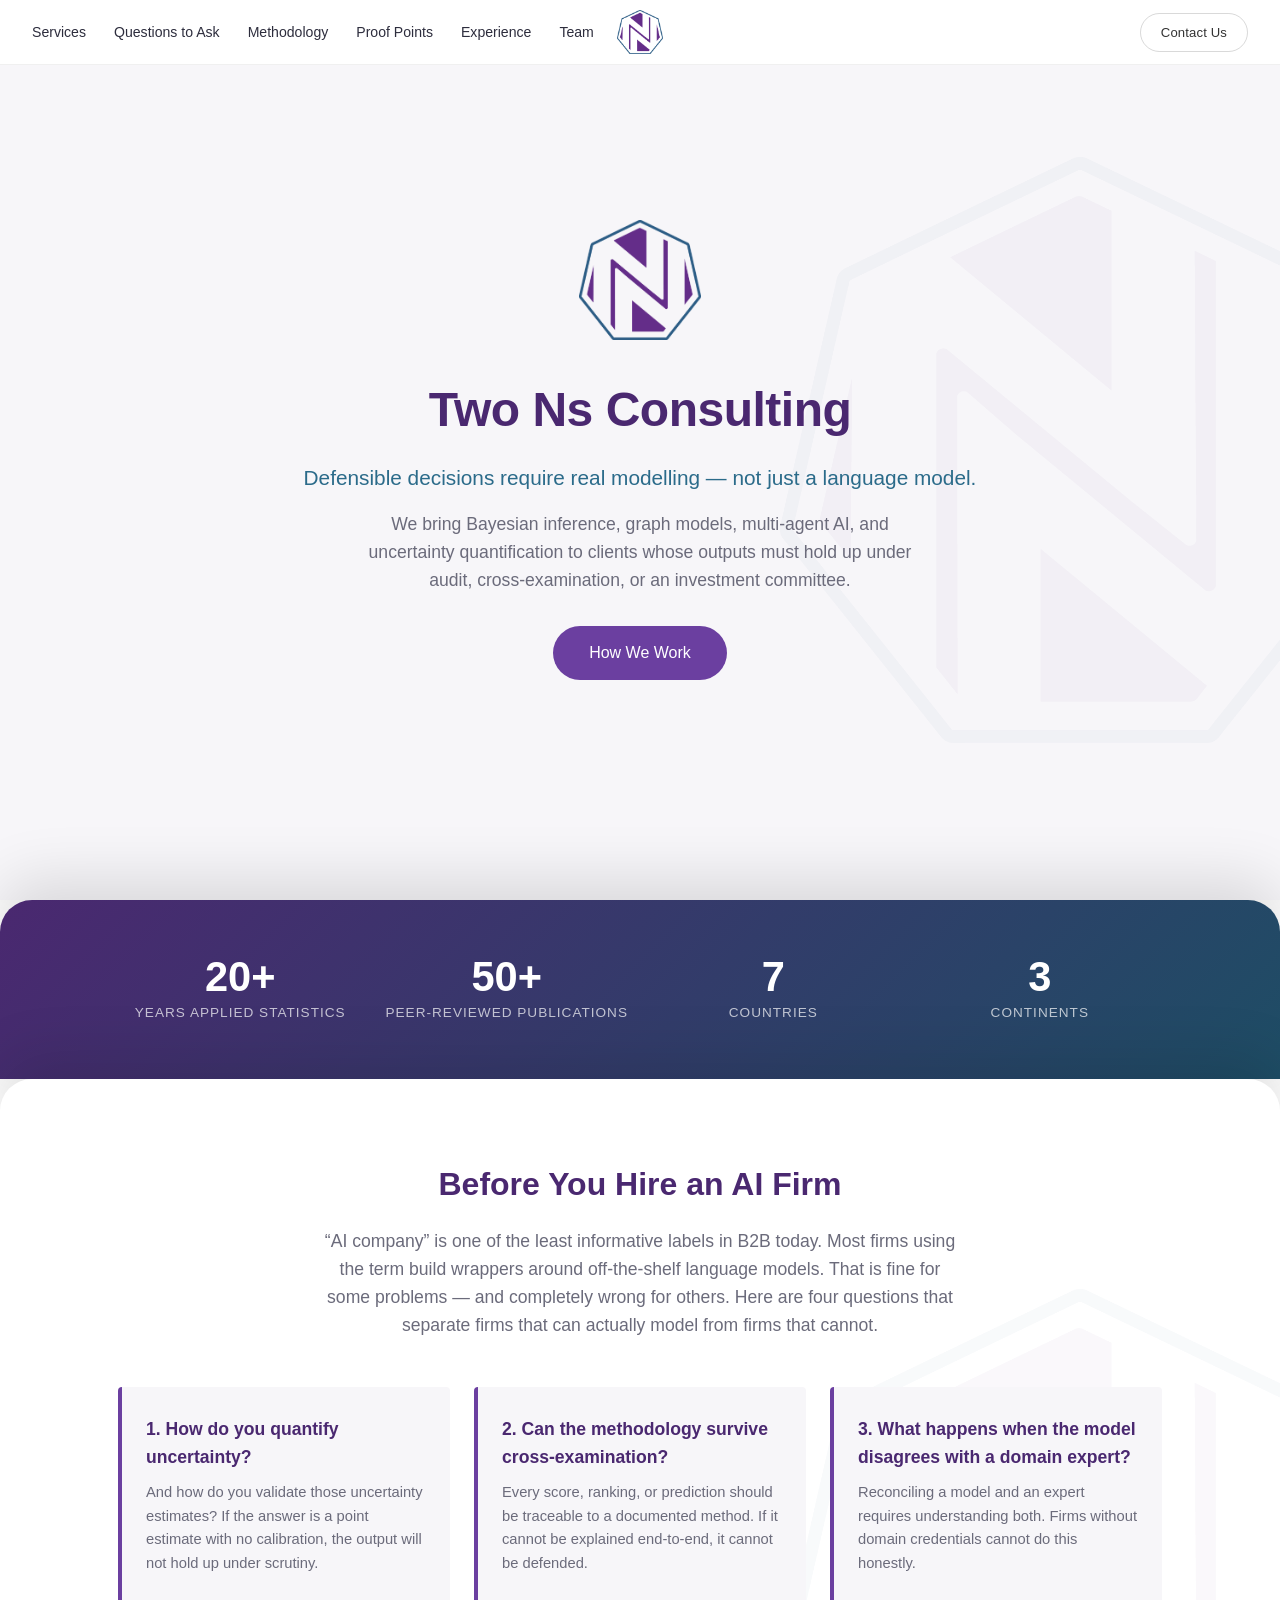
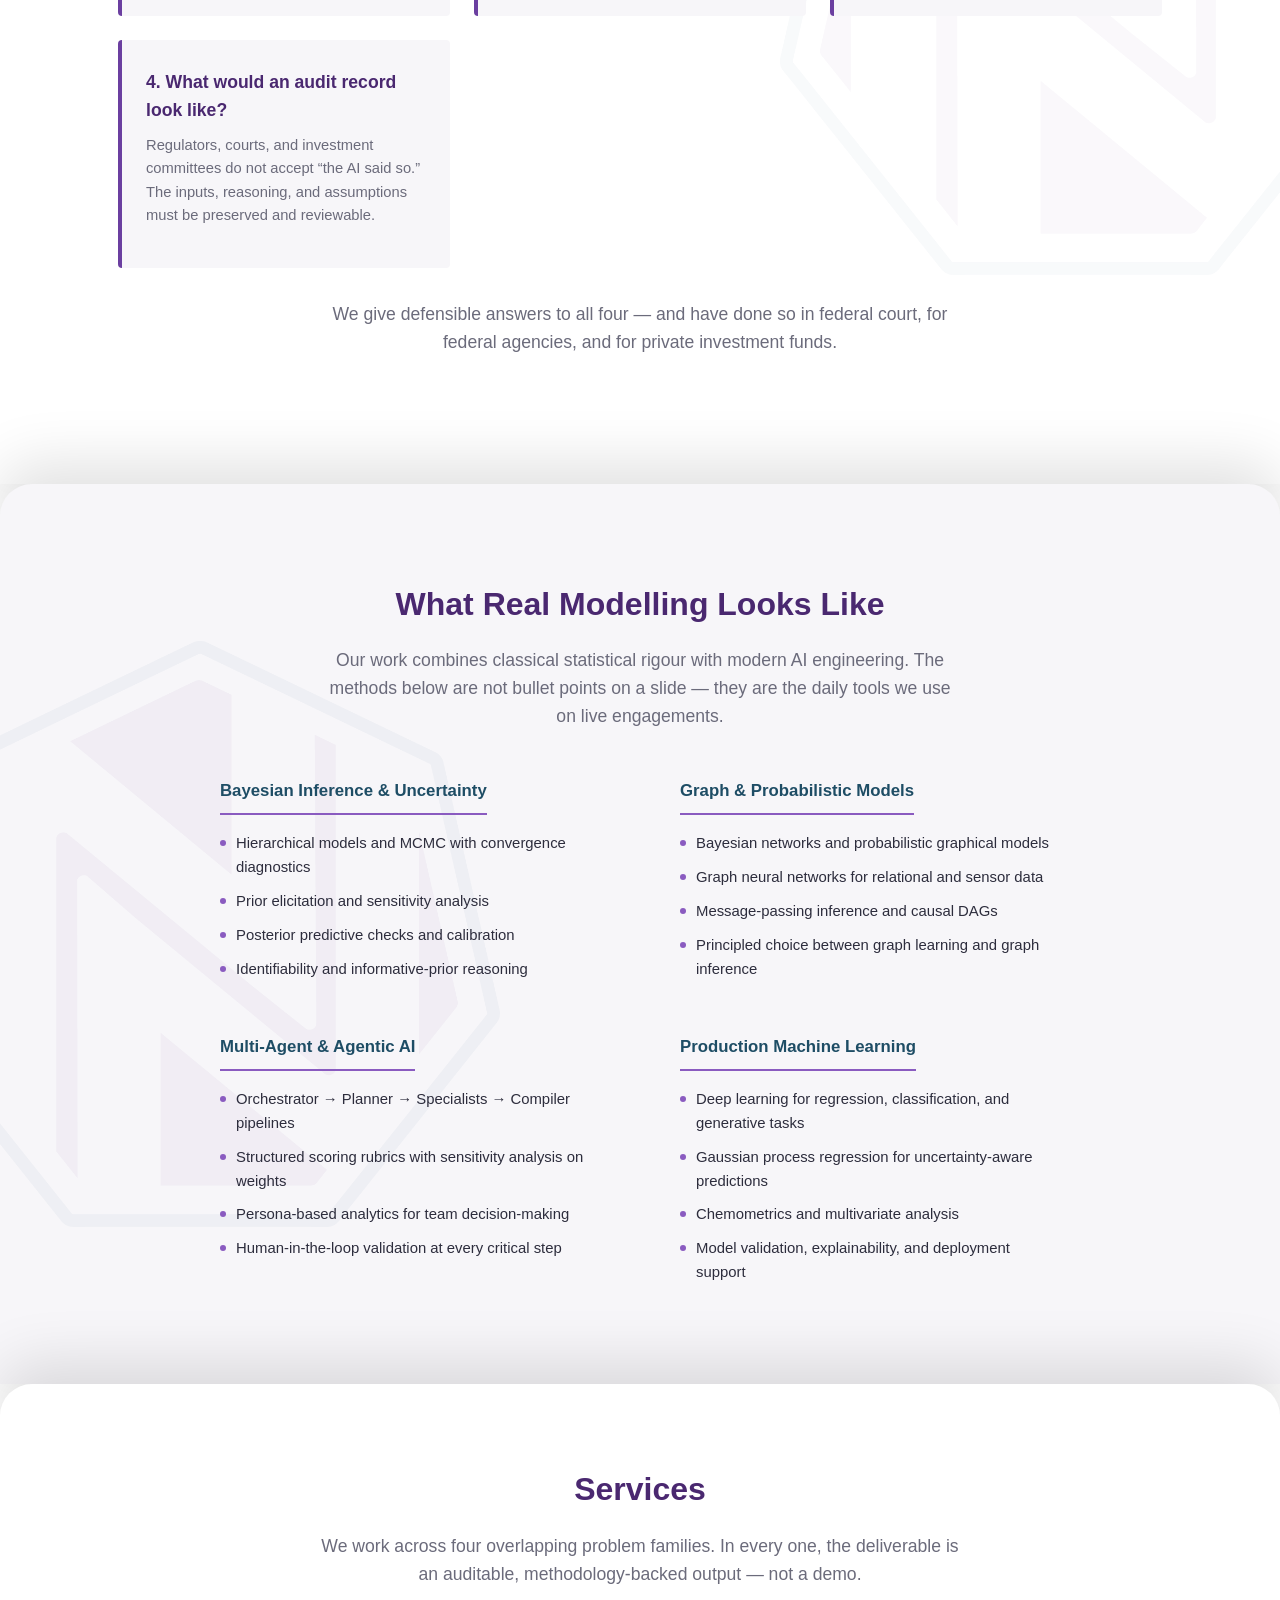
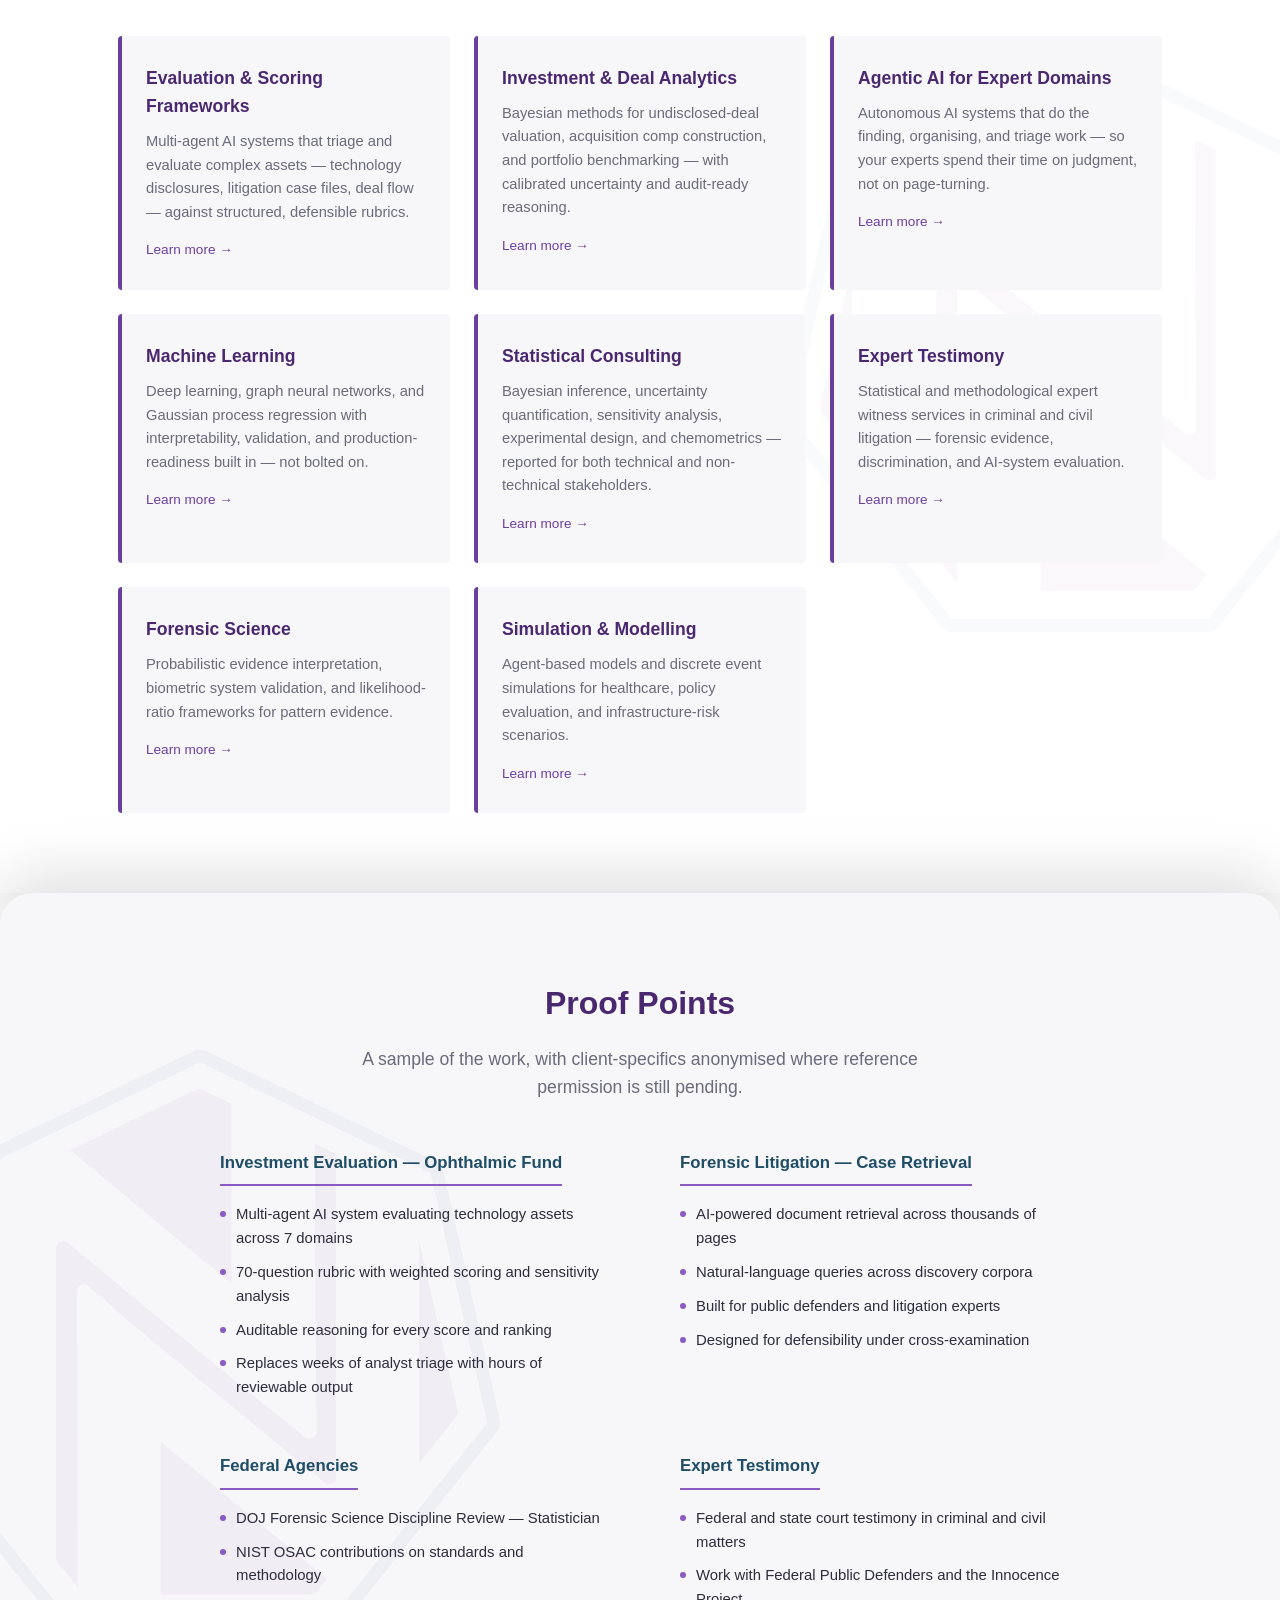
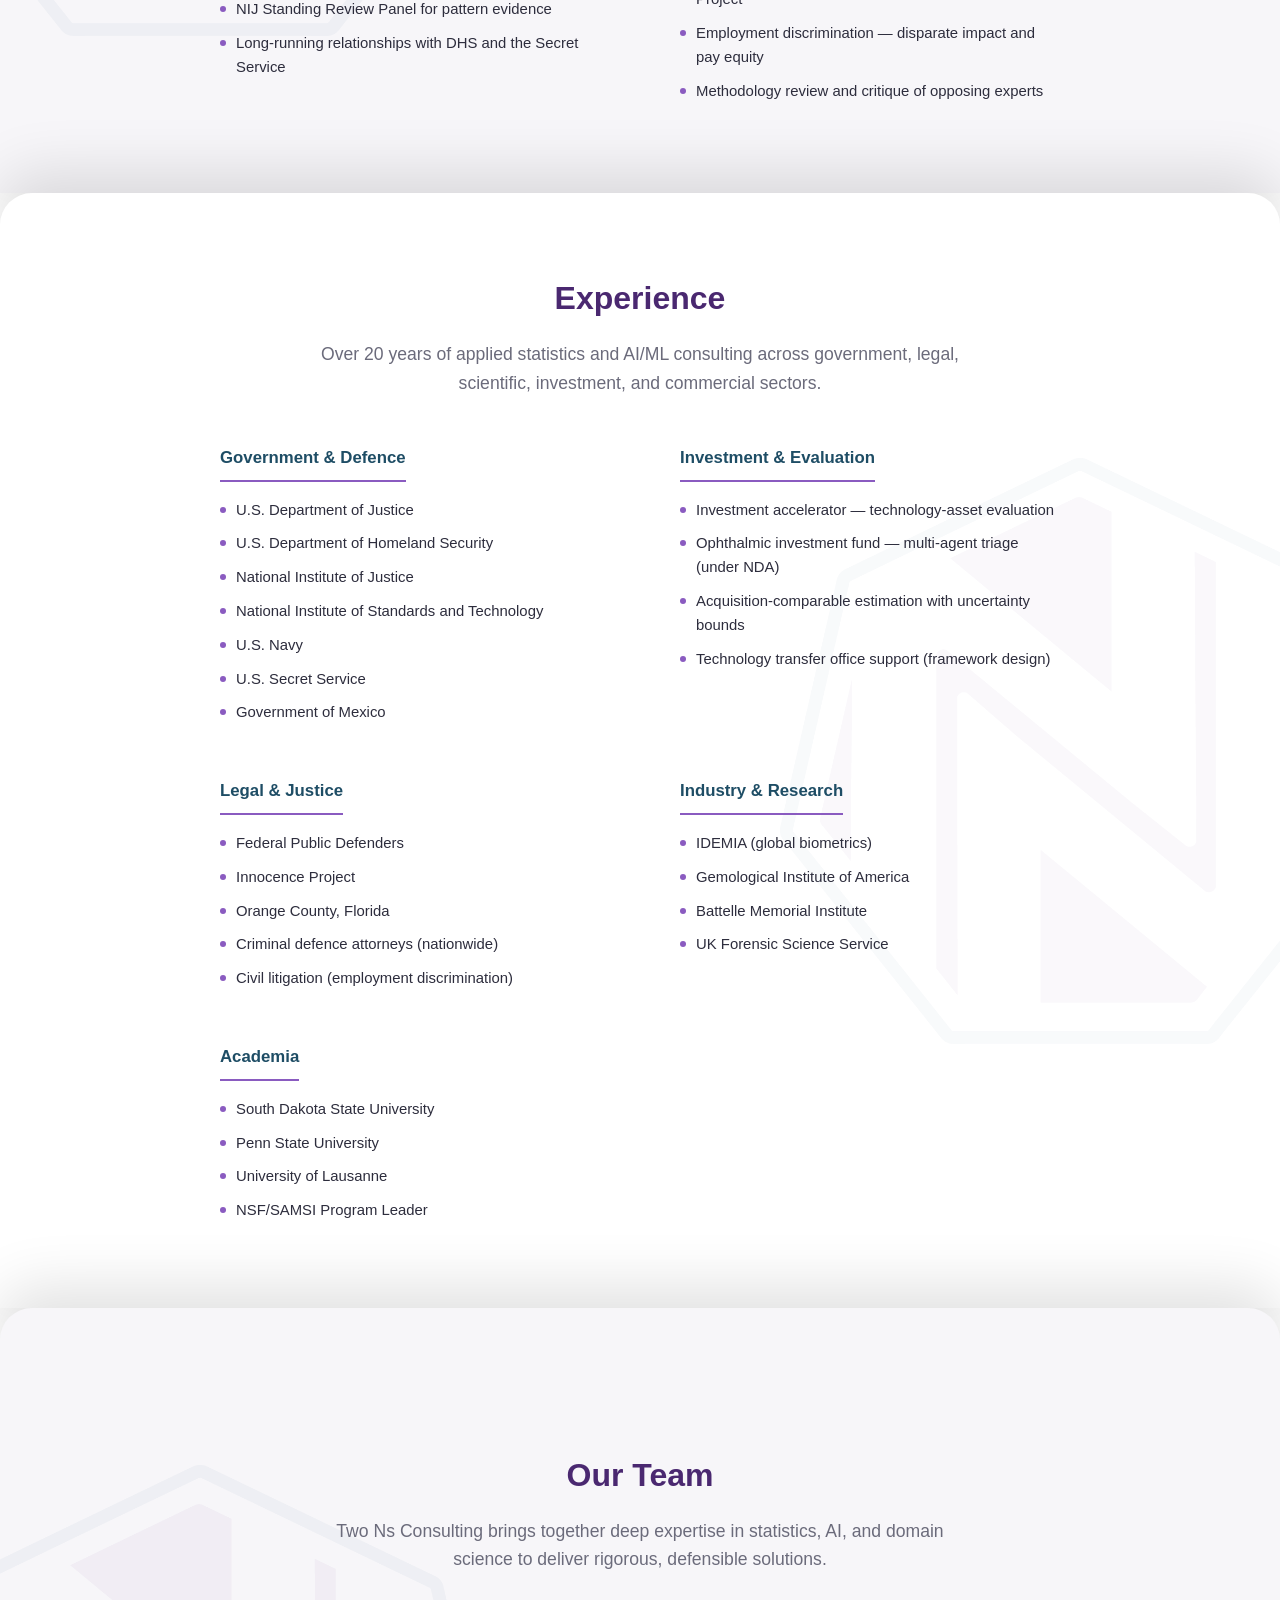
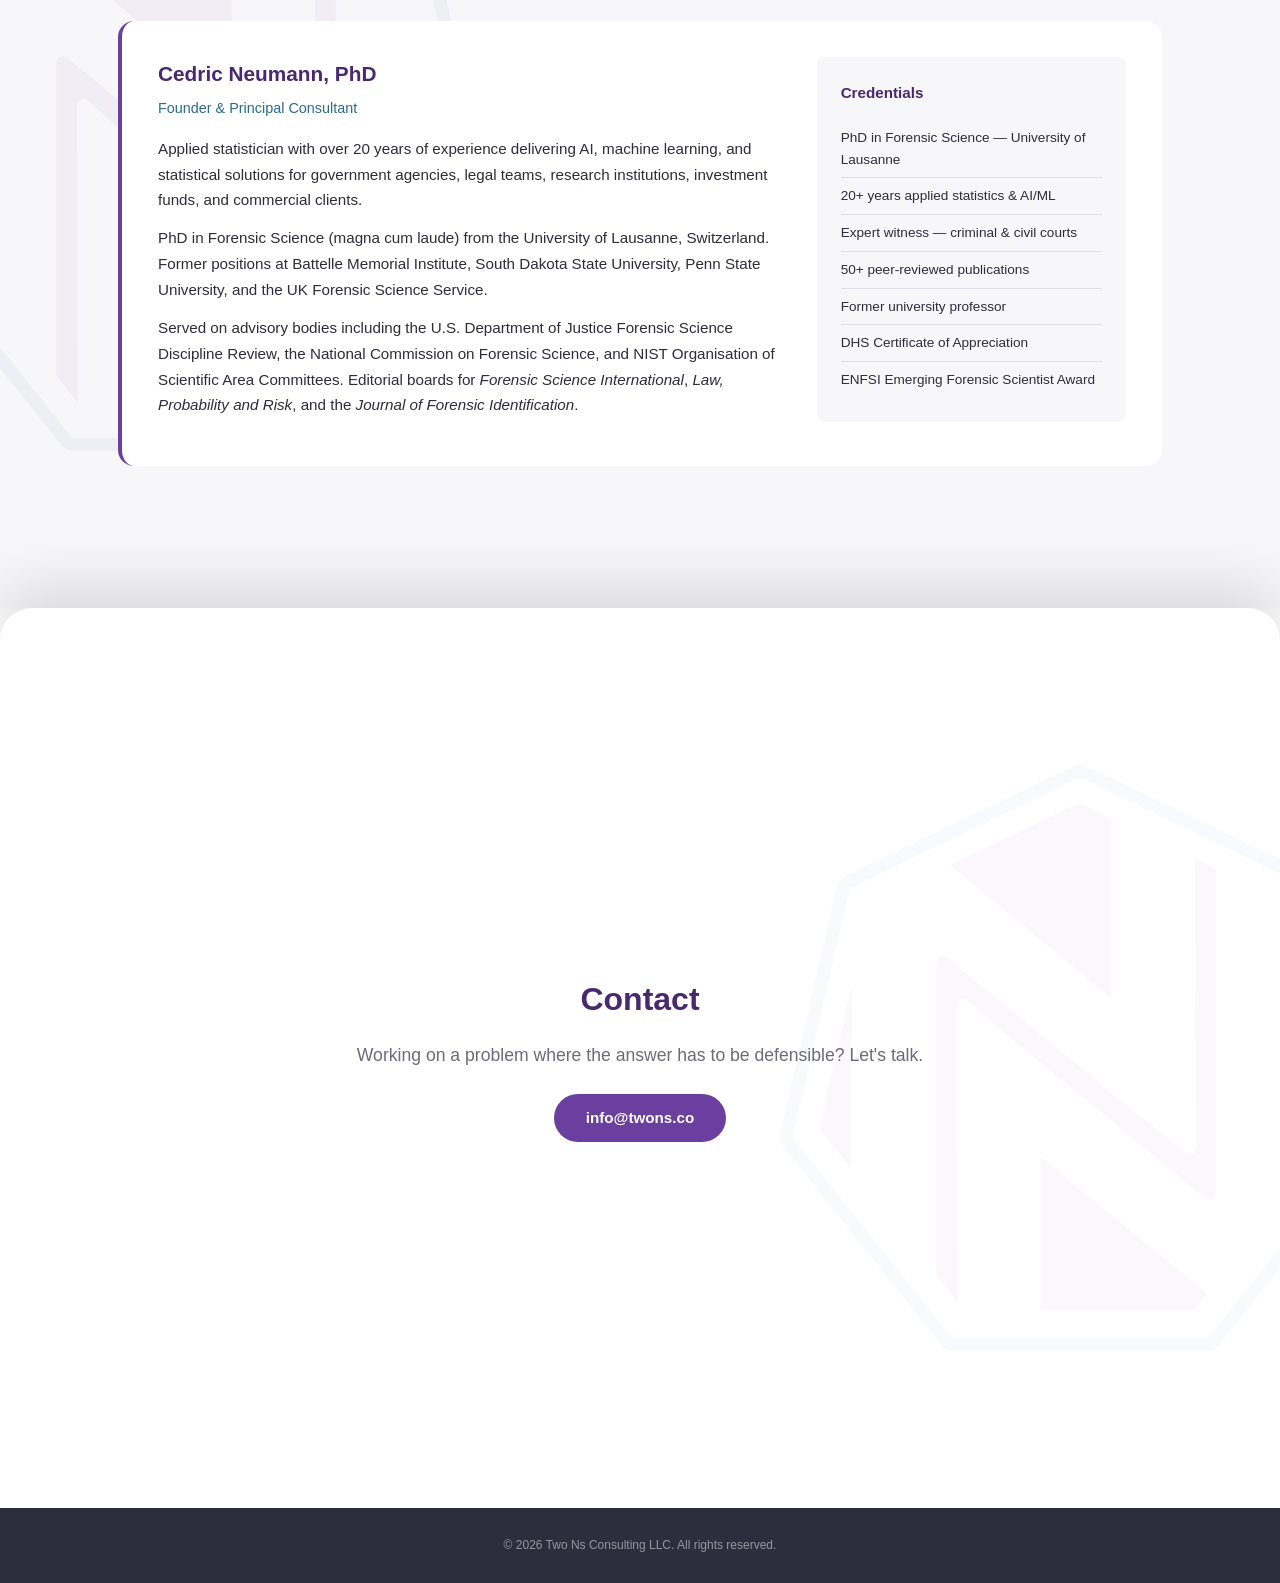
==== commit 1a5a83df: "hero story update" ====
--- a/index.html
+++ b/index.html
@@ -1,10 +1,42 @@
 <!DOCTYPE html>
+<!--
+    =====================================================================
+    PROPOSED DRAFT — NOT LIVE
+    =====================================================================
+    This file is a proposed replacement for index.html. It is NOT served
+    by GitHub Pages (which serves index.html). To enable:
+
+        1. Review and edit copy to taste.
+        2. Rename current index.html to index-legacy.html (keep as backup).
+        3. Rename this file to index.html and commit.
+
+    Source material for the repositioning:
+        4_market_research_and_ideas/2NS_ValueProp_BusinessModel.md
+        4_market_research_and_ideas/2NS_Strengths_Weaknesses_7Powers.md
+        4_market_research_and_ideas/2NS_Real_Modelling_Rarity_Note.md
+
+    Key shifts vs. current site:
+      - Hero repositioned from "defensible decisions for gov/legal/industry"
+        to "defensible decisions require real modelling, not a language model"
+      - Adds a "Before you hire an AI firm" qualifying-questions section
+        (Angle B from the Real Modelling note — disqualifies wrapper shops)
+      - Adds a "What real modelling looks like" methodology section
+        (Bayesian / graph / multi-agent / uncertainty quantification)
+      - Services re-ordered and rewritten to lead with the evaluation /
+        analytical framing so IP/VC/M&A visitors feel addressed
+      - Adds "Investment & Deal Analytics" service card (SANNT / comps pivot)
+      - Adds proof-point / case-study section with anonymised SANNT
+      - Adds "Investment & Evaluation" row to Experience
+      - Keeps every existing CSS class and JS hook so the stylesheet and
+        modal/nav behaviour work unchanged.
+    =====================================================================
+-->
 <html lang="en">
 <head>
     <meta charset="UTF-8">
     <meta name="viewport" content="width=device-width, initial-scale=1.0">
-    <title>Two Ns Consulting | AI, Machine Learning &amp; Statistical Consulting</title>
-    <meta name="description" content="Two Ns Consulting LLC provides AI, machine learning, and statistical consulting services for government, legal, and industry clients.">
+    <title>Two Ns Consulting | Real Modelling for Defensible Decisions</title>
+    <meta name="description" content="Two Ns Consulting LLC brings real Bayesian inference, graph models, multi-agent AI, and uncertainty quantification to clients whose decisions must hold up under audit, litigation, or investment-committee review.">
     <link rel="icon" type="image/png" href="assets/images/logo.png">
     <link rel="stylesheet" href="assets/style.css">
 </head>
@@ -15,6 +47,9 @@
             <div class="nav-left">
                 <div class="nav-links">
                     <a href="#services">Services</a>
+                    <a href="#questions">Questions to Ask</a>
+                    <a href="#methodology">Methodology</a>
+                    <a href="#proof">Proof Points</a>
                     <a href="#experience">Experience</a>
                     <a href="#about">Team</a>
                 </div>
@@ -41,9 +76,9 @@
         <div class="wrap centered">
             <img src="assets/images/logo.png" alt="Two Ns Consulting" class="hero-logo">
             <h1>Two Ns Consulting</h1>
-            <p class="tagline">Artificial Intelligence, Machine Learning &amp; Statistical Consulting</p>
-            <p class="hero-sub">We turn complex data into defensible decisions for government, legal, and industry clients.</p>
-            <a href="#services" class="cta-button">Our Services</a>
+            <p class="tagline">Defensible decisions require real modelling &mdash; not just a language model.</p>
+            <p class="hero-sub">We bring Bayesian inference, graph models, multi-agent AI, and uncertainty quantification to clients whose outputs must hold up under audit, cross-examination, or an investment committee.</p>
+            <a href="#services" class="cta-button">How We Work</a>
         </div>
     </section>
 
@@ -53,11 +88,11 @@
             <div class="stats-grid">
                 <div class="stat">
                     <span class="stat-number">20+</span>
-                    <span class="stat-label">Years Experience</span>
+                    <span class="stat-label">Years Applied Statistics</span>
                 </div>
                 <div class="stat">
                     <span class="stat-number">50+</span>
-                    <span class="stat-label">Publications</span>
+                    <span class="stat-label">Peer-Reviewed Publications</span>
                 </div>
                 <div class="stat">
                     <span class="stat-number">7</span>
@@ -71,49 +106,189 @@
         </div>
     </section>
 
+    <!-- QUESTIONS TO ASK ANY AI FIRM (Angle B) -->
+    <section id="questions" class="sec-tile tile">
+        <div class="bg-logo"></div>
+        <div class="wrap">
+            <h2>Before You Hire an AI Firm</h2>
+            <p class="section-intro">&ldquo;AI company&rdquo; is one of the least informative labels in B2B today. Most firms using the term build wrappers around off-the-shelf language models. That is fine for some problems &mdash; and completely wrong for others. Here are four questions that separate firms that can actually model from firms that cannot.</p>
+
+            <div class="services-grid">
+                <div class="service-card">
+                    <h3>1. How do you quantify uncertainty?</h3>
+                    <p>And how do you validate those uncertainty estimates? If the answer is a point estimate with no calibration, the output will not hold up under scrutiny.</p>
+                </div>
+                <div class="service-card">
+                    <h3>2. Can the methodology survive cross-examination?</h3>
+                    <p>Every score, ranking, or prediction should be traceable to a documented method. If it cannot be explained end-to-end, it cannot be defended.</p>
+                </div>
+                <div class="service-card">
+                    <h3>3. What happens when the model disagrees with a domain expert?</h3>
+                    <p>Reconciling a model and an expert requires understanding both. Firms without domain credentials cannot do this honestly.</p>
+                </div>
+                <div class="service-card">
+                    <h3>4. What would an audit record look like?</h3>
+                    <p>Regulators, courts, and investment committees do not accept &ldquo;the AI said so.&rdquo; The inputs, reasoning, and assumptions must be preserved and reviewable.</p>
+                </div>
+            </div>
+
+            <p class="section-intro" style="margin-top:2rem;">We give defensible answers to all four &mdash; and have done so in federal court, for federal agencies, and for private investment funds.</p>
+        </div>
+    </section>
+
+    <!-- METHODOLOGY — "What real modelling looks like" -->
+    <section id="methodology" class="sec-tile tile">
+        <div class="bg-logo"></div>
+        <div class="wrap">
+            <h2>What Real Modelling Looks Like</h2>
+            <p class="section-intro">Our work combines classical statistical rigour with modern AI engineering. The methods below are not bullet points on a slide &mdash; they are the daily tools we use on live engagements.</p>
+
+            <div class="experience-grid">
+                <div class="exp-category">
+                    <h3>Bayesian Inference &amp; Uncertainty</h3>
+                    <ul>
+                        <li>Hierarchical models and MCMC with convergence diagnostics</li>
+                        <li>Prior elicitation and sensitivity analysis</li>
+                        <li>Posterior predictive checks and calibration</li>
+                        <li>Identifiability and informative-prior reasoning</li>
+                    </ul>
+                </div>
+                <div class="exp-category">
+                    <h3>Graph &amp; Probabilistic Models</h3>
+                    <ul>
+                        <li>Bayesian networks and probabilistic graphical models</li>
+                        <li>Graph neural networks for relational and sensor data</li>
+                        <li>Message-passing inference and causal DAGs</li>
+                        <li>Principled choice between graph learning and graph inference</li>
+                    </ul>
+                </div>
+                <div class="exp-category">
+                    <h3>Multi-Agent &amp; Agentic AI</h3>
+                    <ul>
+                        <li>Orchestrator &rarr; Planner &rarr; Specialists &rarr; Compiler pipelines</li>
+                        <li>Structured scoring rubrics with sensitivity analysis on weights</li>
+                        <li>Persona-based analytics for team decision-making</li>
+                        <li>Human-in-the-loop validation at every critical step</li>
+                    </ul>
+                </div>
+                <div class="exp-category">
+                    <h3>Production Machine Learning</h3>
+                    <ul>
+                        <li>Deep learning for regression, classification, and generative tasks</li>
+                        <li>Gaussian process regression for uncertainty-aware predictions</li>
+                        <li>Chemometrics and multivariate analysis</li>
+                        <li>Model validation, explainability, and deployment support</li>
+                    </ul>
+                </div>
+            </div>
+        </div>
+    </section>
+
     <!-- SERVICES -->
     <section id="services" class="sec-tile tile">
         <div class="bg-logo"></div>
         <div class="wrap">
             <h2>Services</h2>
+            <p class="section-intro">We work across four overlapping problem families. In every one, the deliverable is an auditable, methodology-backed output &mdash; not a demo.</p>
+
             <div class="services-grid">
 
+                <div class="service-card" data-modal="modal-eval">
+                    <h3>Evaluation &amp; Scoring Frameworks</h3>
+                    <p>Multi-agent AI systems that triage and evaluate complex assets &mdash; technology disclosures, litigation case files, deal flow &mdash; against structured, defensible rubrics.</p>
+                    <span class="learn-more">Learn more &rarr;</span>
+                </div>
+
+                <div class="service-card" data-modal="modal-invest">
+                    <h3>Investment &amp; Deal Analytics</h3>
+                    <p>Bayesian methods for undisclosed-deal valuation, acquisition comp construction, and portfolio benchmarking &mdash; with calibrated uncertainty and audit-ready reasoning.</p>
+                    <span class="learn-more">Learn more &rarr;</span>
+                </div>
+
                 <div class="service-card" data-modal="modal-ai">
-                    <h3>Agentic AI</h3>
-                    <p>AI agent systems that automate complex workflows &mdash; document ingestion, data extraction, and natural language querying.</p>
+                    <h3>Agentic AI for Expert Domains</h3>
+                    <p>Autonomous AI systems that do the finding, organising, and triage work &mdash; so your experts spend their time on judgment, not on page-turning.</p>
                     <span class="learn-more">Learn more &rarr;</span>
                 </div>
 
                 <div class="service-card" data-modal="modal-ml">
                     <h3>Machine Learning</h3>
-                    <p>Predictive modelling using deep learning, graph neural networks, Gaussian process regression, and other advanced techniques.</p>
+                    <p>Deep learning, graph neural networks, and Gaussian process regression with interpretability, validation, and production-readiness built in &mdash; not bolted on.</p>
                     <span class="learn-more">Learn more &rarr;</span>
                 </div>
 
                 <div class="service-card" data-modal="modal-stats">
                     <h3>Statistical Consulting</h3>
-                    <p>Bayesian inference, predictive analytics, chemometrics, and probabilistic modelling with defensible reporting.</p>
+                    <p>Bayesian inference, uncertainty quantification, sensitivity analysis, experimental design, and chemometrics &mdash; reported for both technical and non-technical stakeholders.</p>
                     <span class="learn-more">Learn more &rarr;</span>
                 </div>
 
                 <div class="service-card" data-modal="modal-expert">
                     <h3>Expert Testimony</h3>
-                    <p>Statistical expert witness services for criminal and civil litigation, including discrimination cases and forensic evidence.</p>
+                    <p>Statistical and methodological expert witness services in criminal and civil litigation &mdash; forensic evidence, discrimination, and AI-system evaluation.</p>
                     <span class="learn-more">Learn more &rarr;</span>
                 </div>
 
                 <div class="service-card" data-modal="modal-forensic">
                     <h3>Forensic Science</h3>
-                    <p>Probabilistic modelling for evidence evaluation, biometric identification, and pattern evidence research.</p>
+                    <p>Probabilistic evidence interpretation, biometric system validation, and likelihood-ratio frameworks for pattern evidence.</p>
                     <span class="learn-more">Learn more &rarr;</span>
                 </div>
 
                 <div class="service-card" data-modal="modal-sim">
                     <h3>Simulation &amp; Modelling</h3>
-                    <p>Agent-based models and discrete event simulations for healthcare, policy evaluation, and infrastructure risk.</p>
-                    <span class="learn-more">Learn more &rarr;</span>
-                </div>
-
+                    <p>Agent-based models and discrete event simulations for healthcare, policy evaluation, and infrastructure-risk scenarios.</p>
+                    <span class="learn-more">Learn more &rarr;</span>
+                </div>
+
+            </div>
+        </div>
+    </section>
+
+    <!-- PROOF POINTS -->
+    <section id="proof" class="sec-tile tile">
+        <div class="bg-logo"></div>
+        <div class="wrap">
+            <h2>Proof Points</h2>
+            <p class="section-intro">A sample of the work, with client-specifics anonymised where reference permission is still pending.</p>
+
+            <div class="experience-grid">
+                <div class="exp-category">
+                    <h3>Investment Evaluation &mdash; Ophthalmic Fund</h3>
+                    <ul>
+                        <li>Multi-agent AI system evaluating technology assets across 7 domains</li>
+                        <li>70-question rubric with weighted scoring and sensitivity analysis</li>
+                        <li>Auditable reasoning for every score and ranking</li>
+                        <li>Replaces weeks of analyst triage with hours of reviewable output</li>
+                    </ul>
+                </div>
+                <div class="exp-category">
+                    <h3>Forensic Litigation &mdash; Case Retrieval</h3>
+                    <ul>
+                        <li>AI-powered document retrieval across thousands of pages</li>
+                        <li>Natural-language queries across discovery corpora</li>
+                        <li>Built for public defenders and litigation experts</li>
+                        <li>Designed for defensibility under cross-examination</li>
+                    </ul>
+                </div>
+                <div class="exp-category">
+                    <h3>Federal Agencies</h3>
+                    <ul>
+                        <li>DOJ Forensic Science Discipline Review &mdash; Statistician</li>
+                        <li>NIST OSAC contributions on standards and methodology</li>
+                        <li>NIJ Standing Review Panel for pattern evidence</li>
+                        <li>Long-running relationships with DHS and the Secret Service</li>
+                    </ul>
+                </div>
+                <div class="exp-category">
+                    <h3>Expert Testimony</h3>
+                    <ul>
+                        <li>Federal and state court testimony in criminal and civil matters</li>
+                        <li>Work with Federal Public Defenders and the Innocence Project</li>
+                        <li>Employment discrimination &mdash; disparate impact and pay equity</li>
+                        <li>Methodology review and critique of opposing experts</li>
+                    </ul>
+                </div>
             </div>
         </div>
     </section>
@@ -123,7 +298,7 @@
         <div class="bg-logo"></div>
         <div class="wrap">
             <h2>Experience</h2>
-            <p class="section-intro">Over 20 years of applied statistics and AI/ML consulting across government, legal, scientific, and commercial sectors.</p>
+            <p class="section-intro">Over 20 years of applied statistics and AI/ML consulting across government, legal, scientific, investment, and commercial sectors.</p>
 
             <div class="experience-grid">
                 <div class="exp-category">
@@ -140,6 +315,16 @@
                 </div>
 
                 <div class="exp-category">
+                    <h3>Investment &amp; Evaluation</h3>
+                    <ul>
+                        <li>Investment accelerator &mdash; technology-asset evaluation</li>
+                        <li>Ophthalmic investment fund &mdash; multi-agent triage (under NDA)</li>
+                        <li>Acquisition-comparable estimation with uncertainty bounds</li>
+                        <li>Technology transfer office support (framework design)</li>
+                    </ul>
+                </div>
+
+                <div class="exp-category">
                     <h3>Legal &amp; Justice</h3>
                     <ul>
                         <li>Federal Public Defenders</li>
@@ -185,7 +370,7 @@
                     <div class="team-info">
                         <h3>Cedric Neumann, PhD</h3>
                         <span class="team-role">Founder &amp; Principal Consultant</span>
-                        <p>Applied statistician with over 20 years of experience delivering AI, machine learning, and statistical solutions for government agencies, legal teams, research institutions, and commercial clients.</p>
+                        <p>Applied statistician with over 20 years of experience delivering AI, machine learning, and statistical solutions for government agencies, legal teams, research institutions, investment funds, and commercial clients.</p>
                         <p>PhD in Forensic Science (magna cum laude) from the University of Lausanne, Switzerland. Former positions at Battelle Memorial Institute, South Dakota State University, Penn State University, and the UK Forensic Science Service.</p>
                         <p>Served on advisory bodies including the U.S. Department of Justice Forensic Science Discipline Review, the National Commission on Forensic Science, and NIST Organisation of Scientific Area Committees. Editorial boards for <em>Forensic Science International</em>, <em>Law, Probability and Risk</em>, and the <em>Journal of Forensic Identification</em>.</p>
                     </div>
@@ -211,7 +396,7 @@
         <div class="bg-logo"></div>
         <div class="wrap centered">
             <h2>Contact</h2>
-            <p>Interested in working together? Get in touch.</p>
+            <p>Working on a problem where the answer has to be defensible? Let's talk.</p>
             <a href="mailto:info@twons.co?subject=Inquiry" class="contact-email">info@twons.co</a>
         </div>
     </section>
@@ -219,18 +404,64 @@
     </main>
 
     <!-- Service Modals -->
+    <div class="modal-overlay" id="modal-eval">
+        <div class="modal">
+            <button class="modal-close">&times;</button>
+            <h3>Evaluation &amp; Scoring Frameworks</h3>
+            <p>We design multi-agent AI systems that ingest complex source material &mdash; technology disclosures, litigation case files, deal flow &mdash; and produce structured, defensible evaluations against a calibrated rubric. Every score has reasoning. Every ranking has methodology. Every output is auditable.</p>
+            <h4>Capabilities</h4>
+            <ul>
+                <li>Custom rubric design tailored to how your analysts actually think</li>
+                <li>Multi-agent orchestration (Orchestrator / Planner / Specialists / Compiler)</li>
+                <li>Sensitivity analysis on weights &mdash; how much does the ranking change under reasonable perturbations?</li>
+                <li>Persona-based scoring so a single engine serves multiple decision-makers</li>
+                <li>Human-in-the-loop validation and override tracking</li>
+            </ul>
+            <h4>Representative Work</h4>
+            <ul>
+                <li>Multi-agent technology-asset evaluation system for an ophthalmic investment fund (anonymised)</li>
+                <li>7-domain, 70-question rubric replacing weeks of analyst triage</li>
+                <li>Framework design work for an investment accelerator</li>
+            </ul>
+        </div>
+    </div>
+
+    <div class="modal-overlay" id="modal-invest">
+        <div class="modal">
+            <button class="modal-close">&times;</button>
+            <h3>Investment &amp; Deal Analytics</h3>
+            <p>Valuation, comp construction, and portfolio benchmarking are hard when half the comparable deals are undisclosed. We apply Bayesian methods to estimate unobserved deal values from correlated partial observations (aggregate cash flows, qualitative ranges, disclosed comparables) and report results with honest, calibrated uncertainty &mdash; the kind that survives an investment committee.</p>
+            <h4>Capabilities</h4>
+            <ul>
+                <li>Bayesian estimation of undisclosed deal values with posterior intervals</li>
+                <li>Acquisition-comparable curation with validated uncertainty bounds</li>
+                <li>Portfolio-exit benchmarking for VC and LP use</li>
+                <li>Fairness-opinion and comp-report analytics for M&amp;A advisors</li>
+                <li>Technology-transfer-office evaluation support (Bayh-Dole / DOC march-in contexts)</li>
+            </ul>
+            <h4>Who We Work With</h4>
+            <ul>
+                <li>Venture capital funds and investment accelerators</li>
+                <li>Founders preparing for acquisition</li>
+                <li>M&amp;A advisors and corporate development teams</li>
+                <li>University technology transfer offices</li>
+                <li>Limited partners evaluating fund performance</li>
+            </ul>
+        </div>
+    </div>
+
     <div class="modal-overlay" id="modal-ai">
         <div class="modal">
             <button class="modal-close">&times;</button>
-            <h3>Agentic AI</h3>
-            <p>We design and build AI agent systems that automate complex, multi-step workflows that previously required extensive manual effort. Our solutions connect AI models to your existing infrastructure &mdash; databases, document stores, dashboards &mdash; so they can act autonomously while keeping humans in the loop for critical decisions.</p>
+            <h3>Agentic AI for Expert Domains</h3>
+            <p>We design and build AI agent systems that automate the information work &mdash; finding, organising, ingesting, querying &mdash; that currently eats most of an expert's week. Our systems connect to existing infrastructure (databases, document stores, dashboards) and keep humans in the loop for judgment calls.</p>
             <h4>Capabilities</h4>
             <ul>
-                <li>Model Context Protocol (MCP) frameworks connecting AI agents to Power BI, SQL databases, and enterprise systems</li>
-                <li>Document ingestion pipelines that extract, curate, and validate data automatically</li>
-                <li>Natural language interfaces for querying structured data and archived records</li>
-                <li>Causal process flow construction for policy analysis and complex interventions</li>
-                <li>Multi-agent orchestration for evaluation, scoring, and decision-support workflows</li>
+                <li>Model Context Protocol (MCP) frameworks connecting AI agents to Power BI, SQL, and enterprise systems</li>
+                <li>Document ingestion pipelines with extraction, curation, and validation</li>
+                <li>Natural language interfaces over structured data and archived records</li>
+                <li>Causal process flow construction for policy analysis and interventions</li>
+                <li>Multi-agent orchestration for evaluation, scoring, and decision support</li>
             </ul>
             <h4>Representative Work</h4>
             <ul>
@@ -245,7 +476,7 @@
         <div class="modal">
             <button class="modal-close">&times;</button>
             <h3>Machine Learning</h3>
-            <p>We develop and deploy machine learning models tailored to your domain &mdash; from materials science to defence applications. Our approach emphasises interpretability, validation, and production readiness, not just model accuracy.</p>
+            <p>We develop and deploy machine learning models tailored to your domain &mdash; from materials science to defence to investment evaluation. Our approach emphasises interpretability, validation, and production readiness, not just benchmark accuracy.</p>
             <h4>Capabilities</h4>
             <ul>
                 <li>Deep learning for regression and classification on structured and unstructured data</li>
@@ -268,12 +499,12 @@
         <div class="modal">
             <button class="modal-close">&times;</button>
             <h3>Statistical Consulting</h3>
-            <p>We provide rigorous statistical analysis and modelling for clients who need results that are defensible, reproducible, and clearly communicated. Our work spans Bayesian inference, predictive analytics, and specialised techniques like chemometrics.</p>
+            <p>We provide rigorous statistical analysis and modelling for clients who need results that are defensible, reproducible, and clearly communicated. Our work spans Bayesian inference, predictive analytics, uncertainty quantification, and specialised techniques like chemometrics.</p>
             <h4>Capabilities</h4>
             <ul>
-                <li>Bayesian inferential and predictive modelling</li>
+                <li>Bayesian inferential and predictive modelling (MCMC, hierarchical, informative priors)</li>
+                <li>Uncertainty quantification and sensitivity analysis</li>
                 <li>Chemometrics and multivariate analysis for materials identification and tracking</li>
-                <li>Probabilistic modelling and uncertainty quantification</li>
                 <li>Experimental design and sample size determination</li>
                 <li>Statistical reporting for technical and non-technical stakeholders</li>
             </ul>
@@ -290,14 +521,15 @@
         <div class="modal">
             <button class="modal-close">&times;</button>
             <h3>Expert Testimony</h3>
-            <p>We provide expert witness services in statistics and scientific methodology for both criminal and civil proceedings. Our testimony is grounded in peer-reviewed methodology and presented in clear, accessible language for judges and juries.</p>
+            <p>We provide expert witness services in statistics, scientific methodology, and AI-system evaluation for both criminal and civil proceedings. Our testimony is grounded in peer-reviewed methodology and presented in clear, accessible language for judges and juries.</p>
             <h4>Areas of Expertise</h4>
             <ul>
                 <li>Forensic evidence interpretation and statistical weight of evidence</li>
                 <li>Employment discrimination analysis (disparate impact, pay equity)</li>
-                <li>Scientific methodology review and critique</li>
+                <li>Scientific methodology review and critique of opposing experts</li>
                 <li>Probability and statistics in legal contexts</li>
                 <li>Pattern and impression evidence (fingerprints, firearms, documents)</li>
+                <li>Evaluation of AI systems used in legal contexts (emerging practice)</li>
             </ul>
             <h4>Experience</h4>
             <ul>
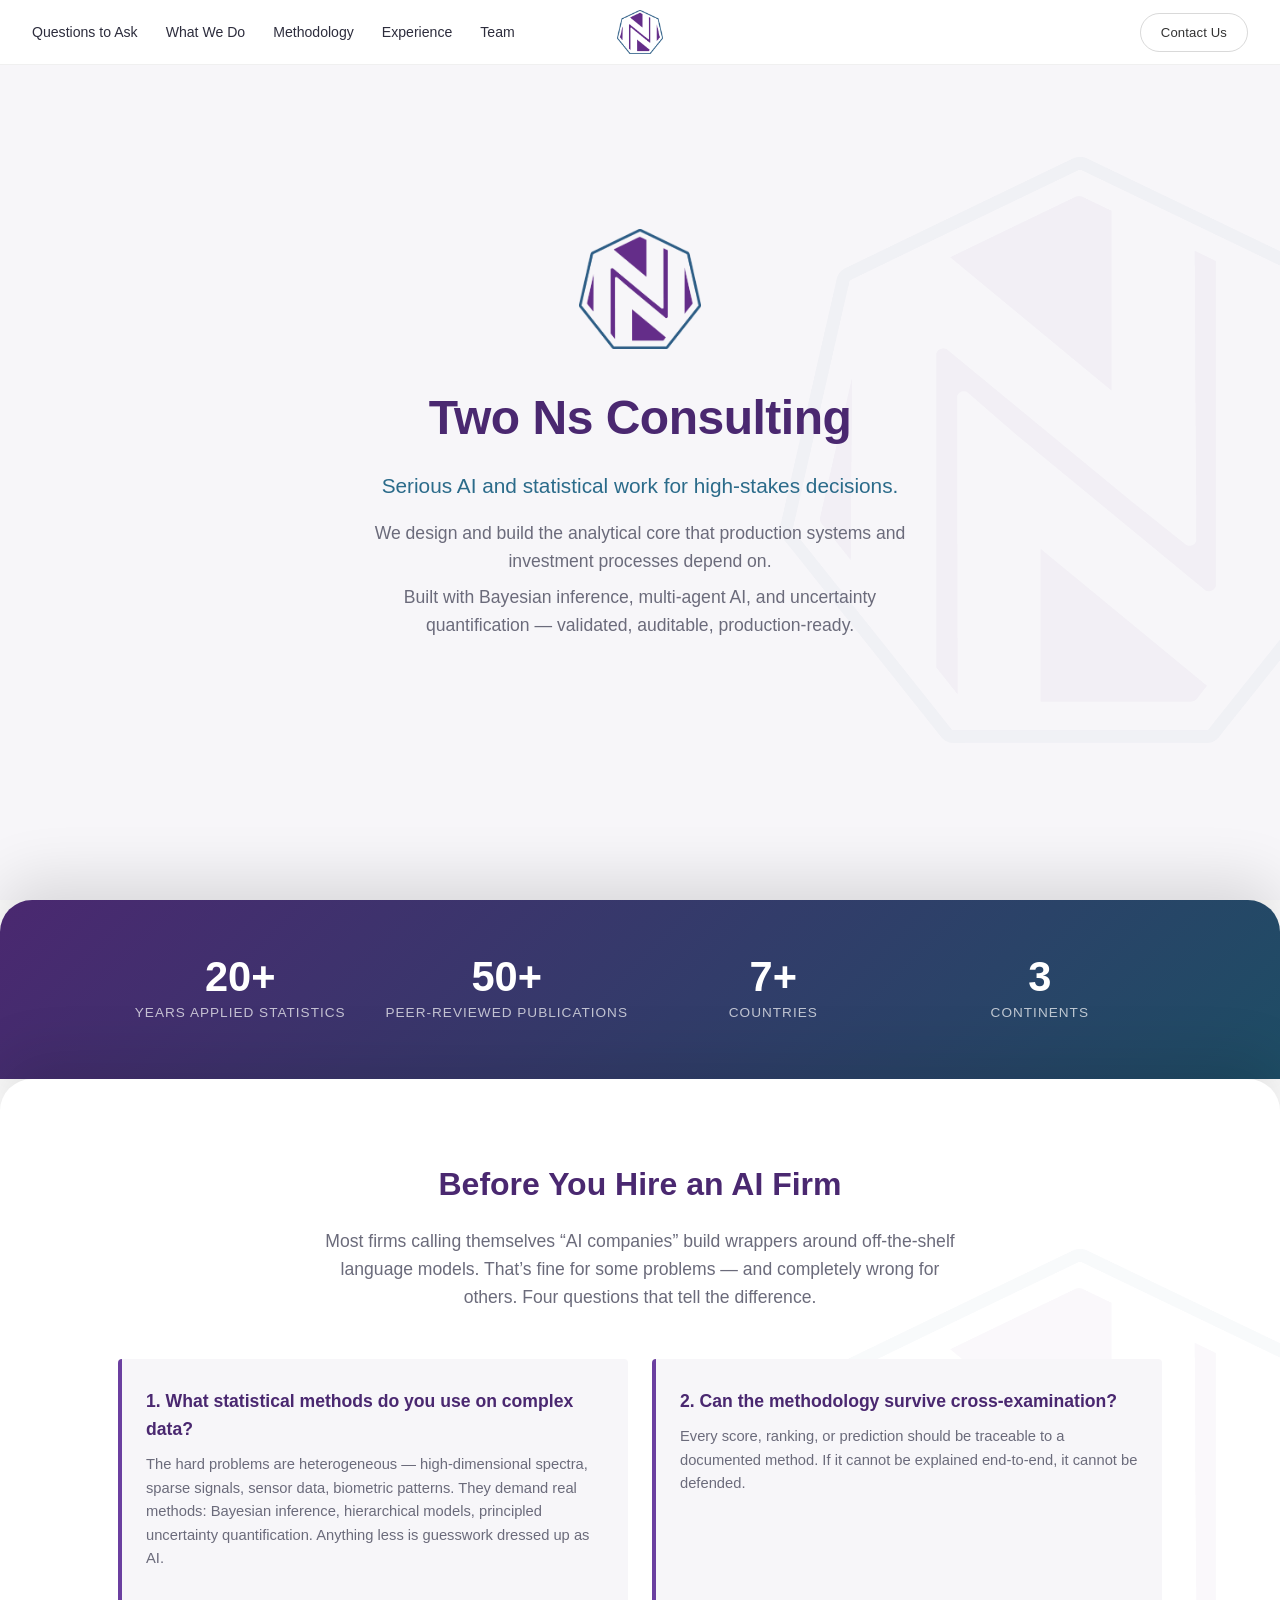
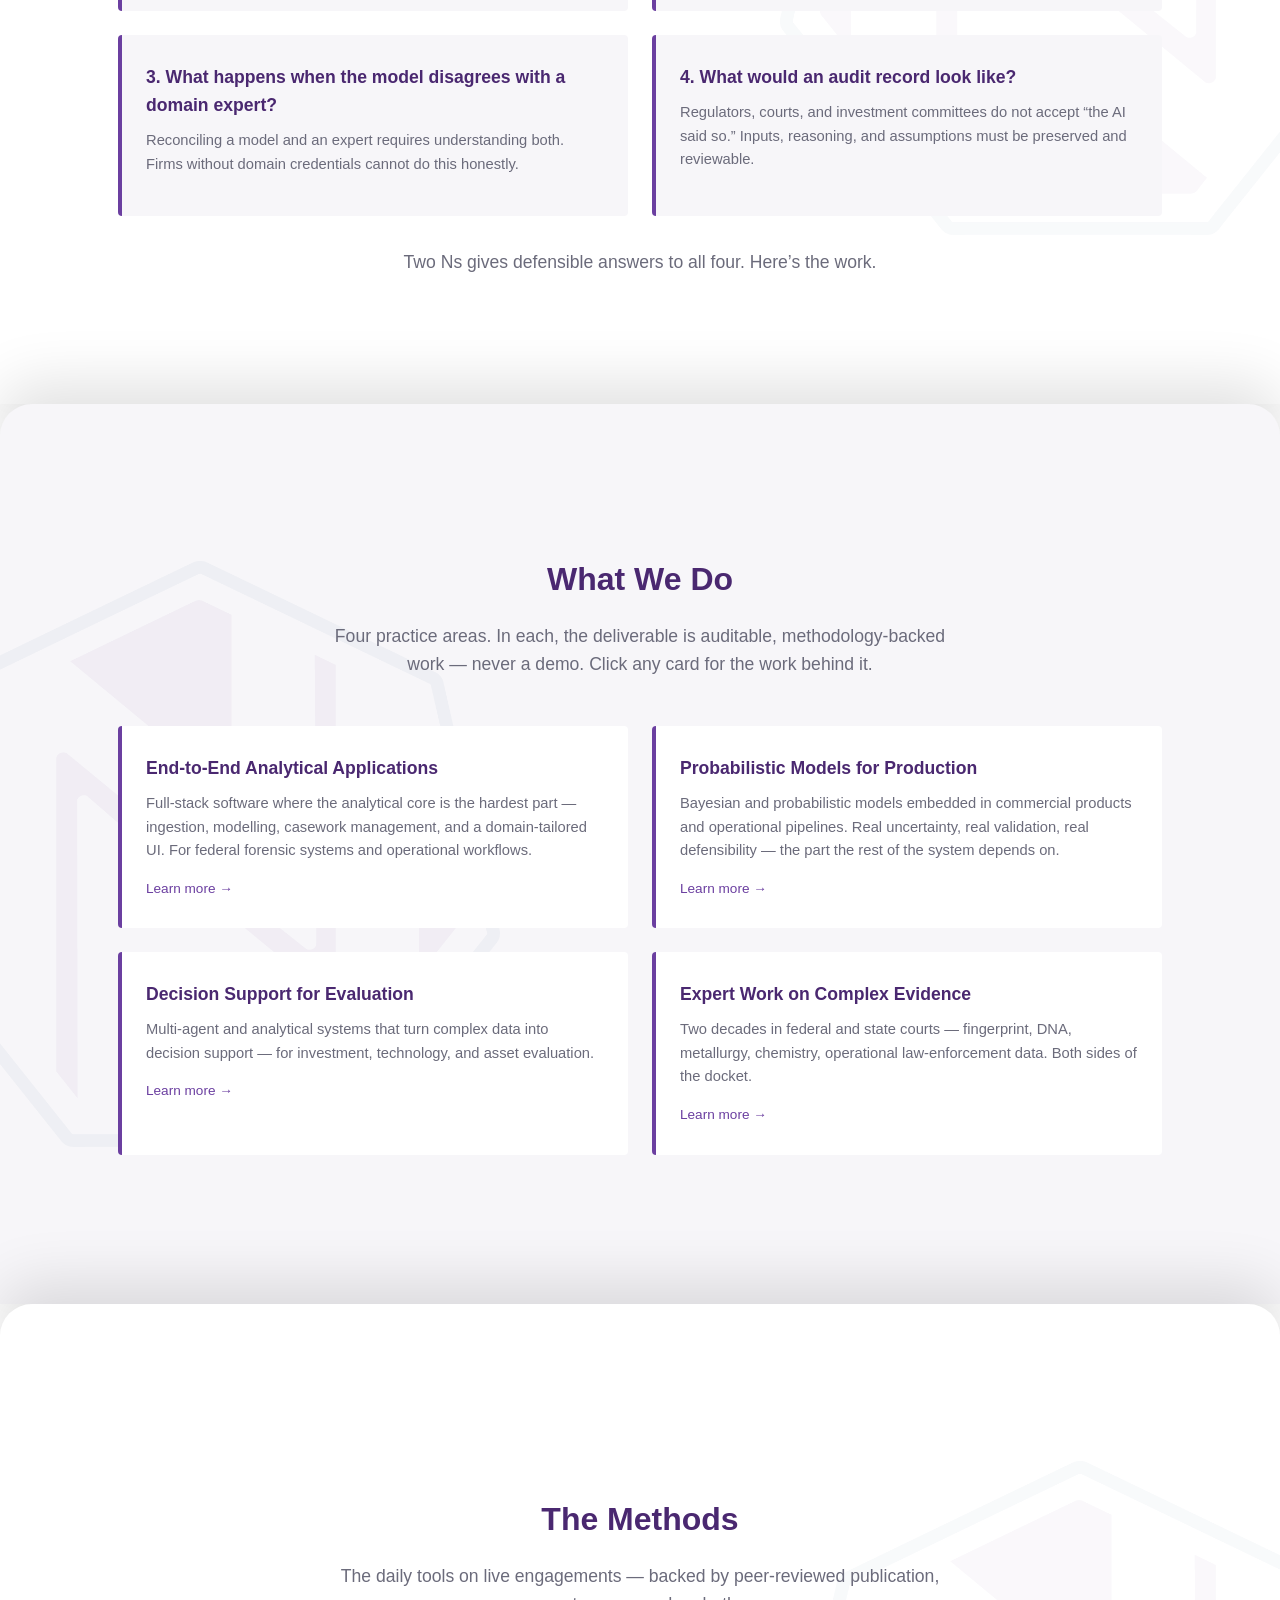
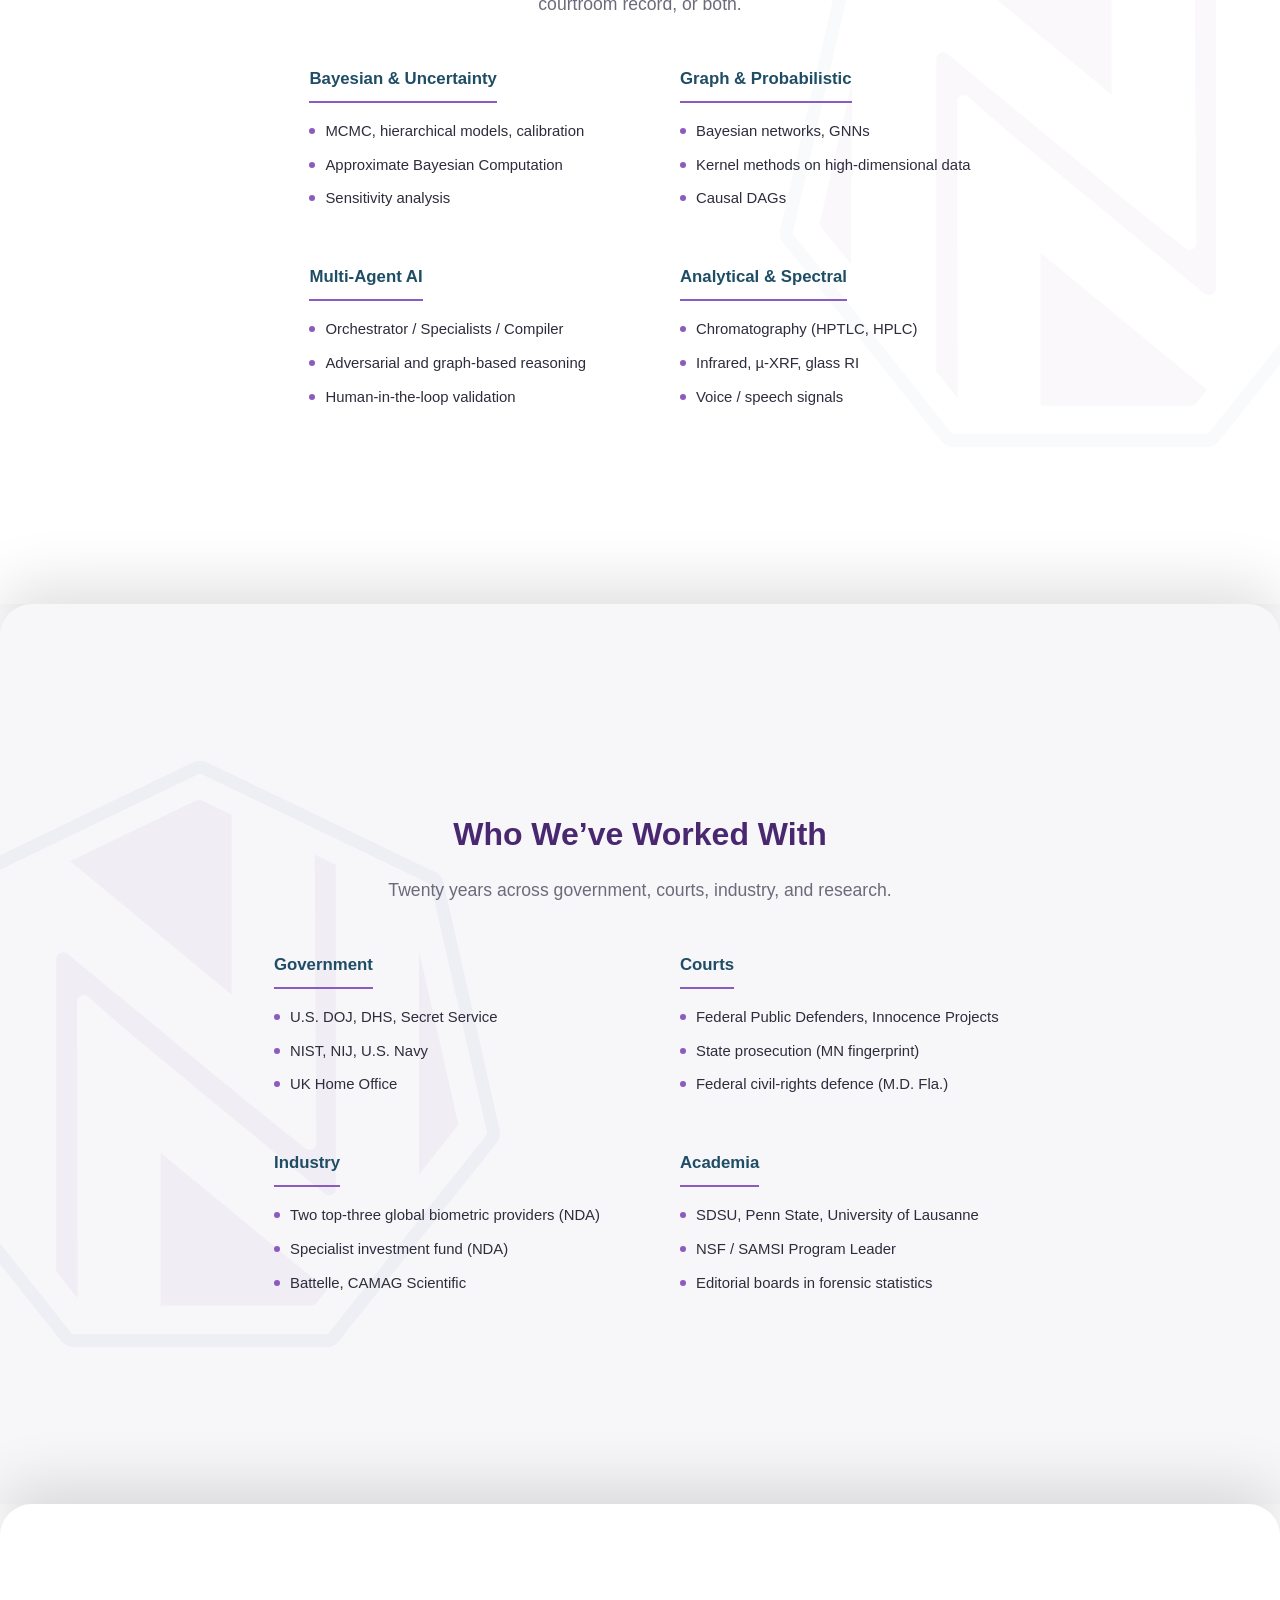
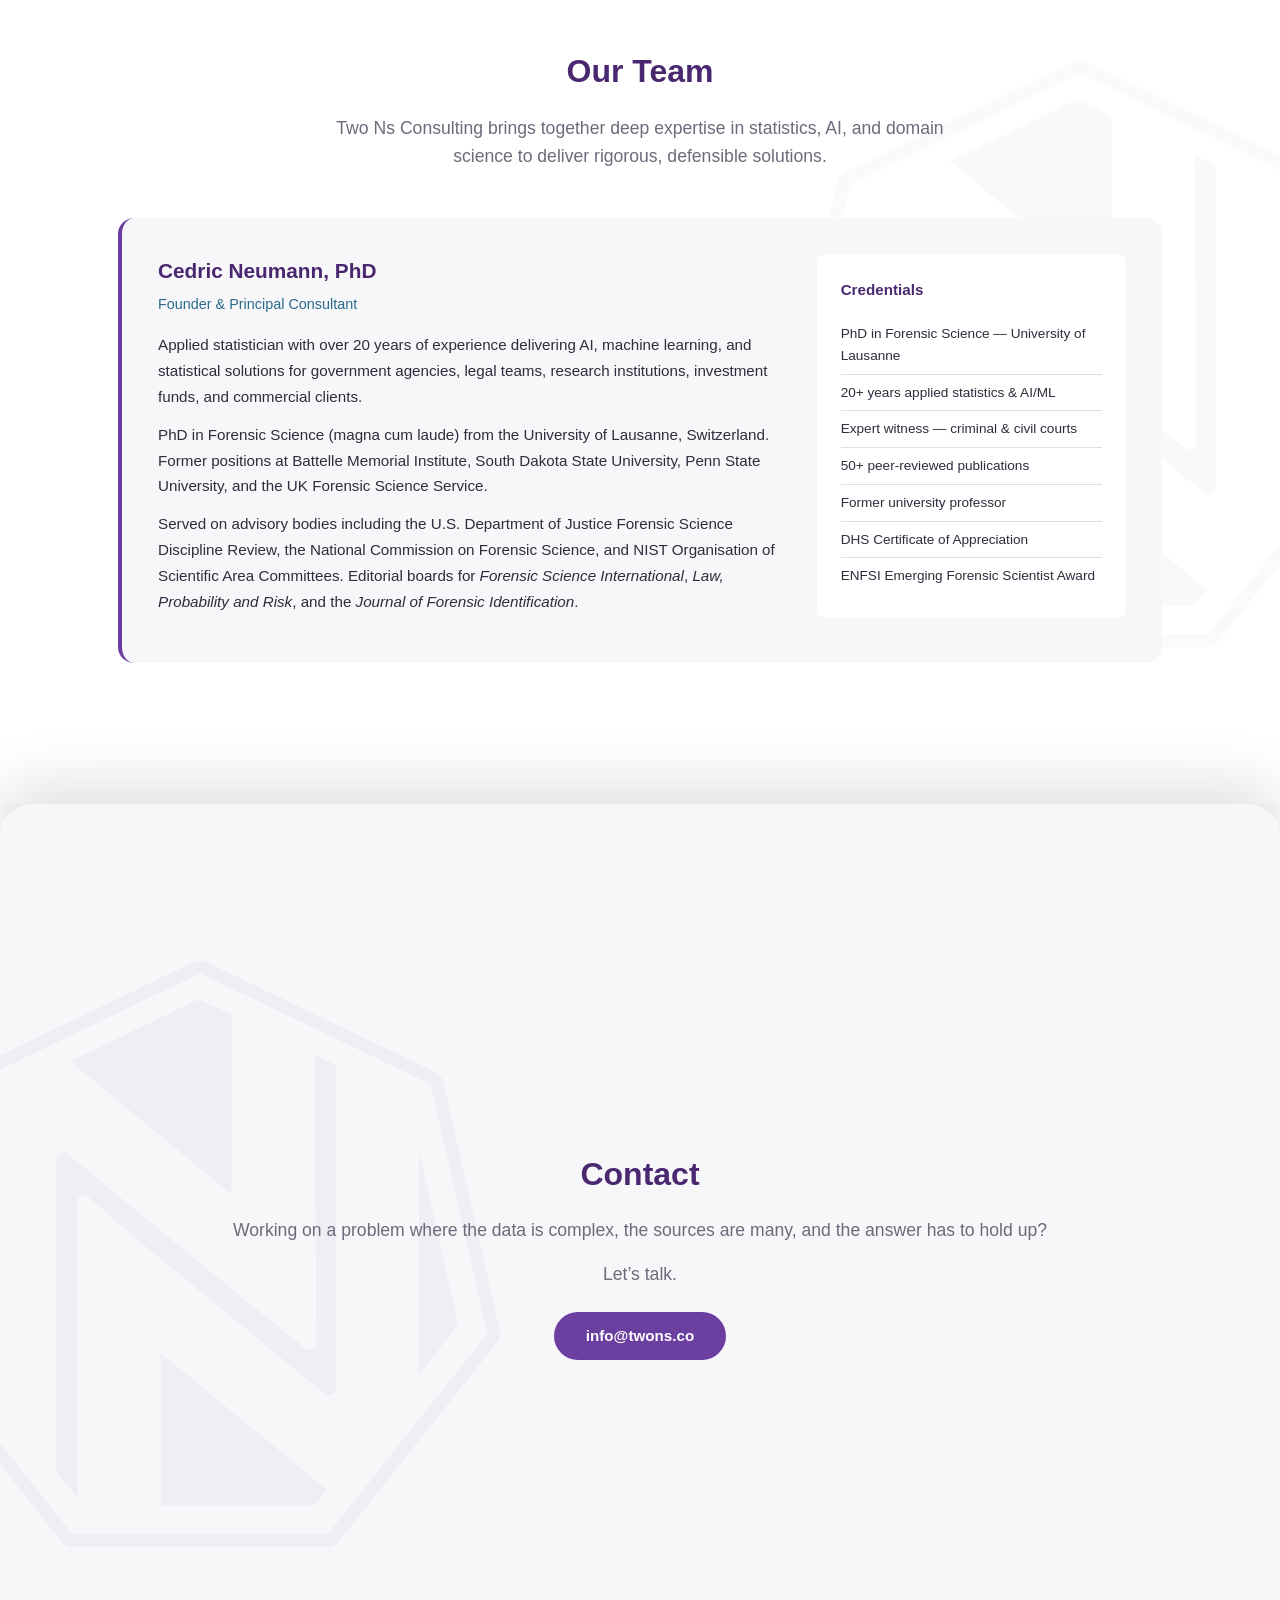
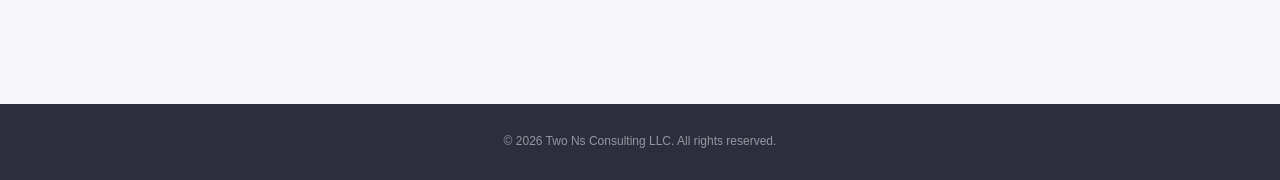
==== commit de569e19: "website update" ====
--- a/index.html
+++ b/index.html
@@ -1,34 +1,22 @@
 <!DOCTYPE html>
 <!--
     =====================================================================
-    PROPOSED DRAFT — NOT LIVE
-    =====================================================================
-    This file is a proposed replacement for index.html. It is NOT served
-    by GitHub Pages (which serves index.html). To enable:
-
-        1. Review and edit copy to taste.
-        2. Rename current index.html to index-legacy.html (keep as backup).
-        3. Rename this file to index.html and commit.
-
-    Source material for the repositioning:
-        4_market_research_and_ideas/2NS_ValueProp_BusinessModel.md
-        4_market_research_and_ideas/2NS_Strengths_Weaknesses_7Powers.md
-        4_market_research_and_ideas/2NS_Real_Modelling_Rarity_Note.md
-
-    Key shifts vs. current site:
-      - Hero repositioned from "defensible decisions for gov/legal/industry"
-        to "defensible decisions require real modelling, not a language model"
-      - Adds a "Before you hire an AI firm" qualifying-questions section
-        (Angle B from the Real Modelling note — disqualifies wrapper shops)
-      - Adds a "What real modelling looks like" methodology section
-        (Bayesian / graph / multi-agent / uncertainty quantification)
-      - Services re-ordered and rewritten to lead with the evaluation /
-        analytical framing so IP/VC/M&A visitors feel addressed
-      - Adds "Investment & Deal Analytics" service card (SANNT / comps pivot)
-      - Adds proof-point / case-study section with anonymised SANNT
-      - Adds "Investment & Evaluation" row to Experience
-      - Keeps every existing CSS class and JS hook so the stylesheet and
-        modal/nav behaviour work unchanged.
+    Two Ns Consulting — index.html
+    Revised 2026-05-10 to reflect the two hero stories agreed in:
+        4_market_research_and_ideas/2NS_Website_Hero_Story_Rights_Assessment.md
+    Backup of prior version: index_BCK_2026-05-10.html
+    Key changes vs. prior:
+      - Two hero-story sections added (Story 1 = analytical core for
+        high-stakes systems; Story 2 = statistical expert work in legal
+        proceedings).
+      - Removed IDEMIA and GIA from modal-stats body and Experience list
+        (per IDEMIA SA Section 6.1 and GIA MNDA Section 3 — see rights doc).
+      - Anonymized SANNT and the biometrics work; named USSS, DHS, DOJ,
+        NIST, NIJ where public attribution is established.
+      - Added Hull (MN A09-220) and Ex Parte Escobar (TX) as named legal
+        anchors; OCSO civil-rights tile reframed to be diagnostic-only,
+        no client-guilt implication.
+      - Capability claims back-anchored to public peer-reviewed papers.
     =====================================================================
 -->
 <html lang="en">
@@ -36,7 +24,7 @@
     <meta charset="UTF-8">
     <meta name="viewport" content="width=device-width, initial-scale=1.0">
     <title>Two Ns Consulting | Real Modelling for Defensible Decisions</title>
-    <meta name="description" content="Two Ns Consulting LLC brings real Bayesian inference, graph models, multi-agent AI, and uncertainty quantification to clients whose decisions must hold up under audit, litigation, or investment-committee review.">
+    <meta name="description" content="Two Ns Consulting LLC builds the analytical core of high-stakes systems — investment evaluation, production AI, decision support. Bayesian inference, multi-agent AI, uncertainty quantification. Validated, auditable, production-ready.">
     <link rel="icon" type="image/png" href="assets/images/logo.png">
     <link rel="stylesheet" href="assets/style.css">
 </head>
@@ -46,10 +34,9 @@
         <div class="nav-inner">
             <div class="nav-left">
                 <div class="nav-links">
-                    <a href="#services">Services</a>
                     <a href="#questions">Questions to Ask</a>
+                    <a href="#services">What We Do</a>
                     <a href="#methodology">Methodology</a>
-                    <a href="#proof">Proof Points</a>
                     <a href="#experience">Experience</a>
                     <a href="#about">Team</a>
                 </div>
@@ -76,9 +63,9 @@
         <div class="wrap centered">
             <img src="assets/images/logo.png" alt="Two Ns Consulting" class="hero-logo">
             <h1>Two Ns Consulting</h1>
-            <p class="tagline">Defensible decisions require real modelling &mdash; not just a language model.</p>
-            <p class="hero-sub">We bring Bayesian inference, graph models, multi-agent AI, and uncertainty quantification to clients whose outputs must hold up under audit, cross-examination, or an investment committee.</p>
-            <a href="#services" class="cta-button">How We Work</a>
+            <p class="tagline">Serious AI and statistical work for high-stakes decisions.</p>
+            <p class="hero-sub" style="margin-bottom:0.5rem;">We design and build the analytical core that production systems and investment processes depend on.</p>
+            <p class="hero-sub" style="margin-top:0;">Built with Bayesian inference, multi-agent AI, and uncertainty quantification &mdash; validated, auditable, production-ready.</p>
         </div>
     </section>
 
@@ -95,7 +82,7 @@
                     <span class="stat-label">Peer-Reviewed Publications</span>
                 </div>
                 <div class="stat">
-                    <span class="stat-number">7</span>
+                    <span class="stat-number">7+</span>
                     <span class="stat-label">Countries</span>
                 </div>
                 <div class="stat">
@@ -106,17 +93,17 @@
         </div>
     </section>
 
-    <!-- QUESTIONS TO ASK ANY AI FIRM (Angle B) -->
+    <!-- QUESTIONS TO ASK ANY AI FIRM -->
     <section id="questions" class="sec-tile tile">
         <div class="bg-logo"></div>
         <div class="wrap">
             <h2>Before You Hire an AI Firm</h2>
-            <p class="section-intro">&ldquo;AI company&rdquo; is one of the least informative labels in B2B today. Most firms using the term build wrappers around off-the-shelf language models. That is fine for some problems &mdash; and completely wrong for others. Here are four questions that separate firms that can actually model from firms that cannot.</p>
+            <p class="section-intro">Most firms calling themselves &ldquo;AI companies&rdquo; build wrappers around off-the-shelf language models. That&rsquo;s fine for some problems &mdash; and completely wrong for others. Four questions that tell the difference.</p>
 
             <div class="services-grid">
                 <div class="service-card">
-                    <h3>1. How do you quantify uncertainty?</h3>
-                    <p>And how do you validate those uncertainty estimates? If the answer is a point estimate with no calibration, the output will not hold up under scrutiny.</p>
+                    <h3>1. What statistical methods do you use on complex data?</h3>
+                    <p>The hard problems are heterogeneous &mdash; high-dimensional spectra, sparse signals, sensor data, biometric patterns. They demand real methods: Bayesian inference, hierarchical models, principled uncertainty quantification. Anything less is guesswork dressed up as AI.</p>
                 </div>
                 <div class="service-card">
                     <h3>2. Can the methodology survive cross-examination?</h3>
@@ -128,165 +115,89 @@
                 </div>
                 <div class="service-card">
                     <h3>4. What would an audit record look like?</h3>
-                    <p>Regulators, courts, and investment committees do not accept &ldquo;the AI said so.&rdquo; The inputs, reasoning, and assumptions must be preserved and reviewable.</p>
-                </div>
-            </div>
-
-            <p class="section-intro" style="margin-top:2rem;">We give defensible answers to all four &mdash; and have done so in federal court, for federal agencies, and for private investment funds.</p>
-        </div>
-    </section>
-
-    <!-- METHODOLOGY — "What real modelling looks like" -->
+                    <p>Regulators, courts, and investment committees do not accept &ldquo;the AI said so.&rdquo; Inputs, reasoning, and assumptions must be preserved and reviewable.</p>
+                </div>
+            </div>
+
+            <p class="section-intro" style="margin-top:2rem;">Two Ns gives defensible answers to all four. Here&rsquo;s the work.</p>
+        </div>
+    </section>
+
+    <!-- WHAT WE DO -->
+    <section id="services" class="sec-tile tile">
+        <div class="bg-logo"></div>
+        <div class="wrap">
+            <h2>What We Do</h2>
+            <p class="section-intro">Four practice areas. In each, the deliverable is auditable, methodology-backed work &mdash; never a demo. Click any card for the work behind it.</p>
+
+            <div class="services-grid">
+
+                <div class="service-card" data-modal="modal-applications">
+                    <h3>End-to-End Analytical Applications</h3>
+                    <p>Full-stack software where the analytical core is the hardest part &mdash; ingestion, modelling, casework management, and a domain-tailored UI. For federal forensic systems and operational workflows.</p>
+                    <span class="learn-more">Learn more &rarr;</span>
+                </div>
+
+                <div class="service-card" data-modal="modal-models">
+                    <h3>Probabilistic Models for Production</h3>
+                    <p>Bayesian and probabilistic models embedded in commercial products and operational pipelines. Real uncertainty, real validation, real defensibility &mdash; the part the rest of the system depends on.</p>
+                    <span class="learn-more">Learn more &rarr;</span>
+                </div>
+
+                <div class="service-card" data-modal="modal-decision">
+                    <h3>Decision Support for Evaluation</h3>
+                    <p>Multi-agent and analytical systems that turn complex data into decision support &mdash; for investment, technology, and asset evaluation.</p>
+                    <span class="learn-more">Learn more &rarr;</span>
+                </div>
+
+                <div class="service-card" data-modal="modal-evidence">
+                    <h3>Expert Work on Complex Evidence</h3>
+                    <p>Two decades in federal and state courts &mdash; fingerprint, DNA, metallurgy, chemistry, operational law-enforcement data. Both sides of the docket.</p>
+                    <span class="learn-more">Learn more &rarr;</span>
+                </div>
+
+            </div>
+        </div>
+    </section>
+
+    <!-- METHODOLOGY -->
     <section id="methodology" class="sec-tile tile">
         <div class="bg-logo"></div>
         <div class="wrap">
-            <h2>What Real Modelling Looks Like</h2>
-            <p class="section-intro">Our work combines classical statistical rigour with modern AI engineering. The methods below are not bullet points on a slide &mdash; they are the daily tools we use on live engagements.</p>
+            <h2>The Methods</h2>
+            <p class="section-intro">The daily tools on live engagements &mdash; backed by peer-reviewed publication, courtroom record, or both.</p>
 
             <div class="experience-grid">
                 <div class="exp-category">
-                    <h3>Bayesian Inference &amp; Uncertainty</h3>
-                    <ul>
-                        <li>Hierarchical models and MCMC with convergence diagnostics</li>
-                        <li>Prior elicitation and sensitivity analysis</li>
-                        <li>Posterior predictive checks and calibration</li>
-                        <li>Identifiability and informative-prior reasoning</li>
-                    </ul>
-                </div>
-                <div class="exp-category">
-                    <h3>Graph &amp; Probabilistic Models</h3>
-                    <ul>
-                        <li>Bayesian networks and probabilistic graphical models</li>
-                        <li>Graph neural networks for relational and sensor data</li>
-                        <li>Message-passing inference and causal DAGs</li>
-                        <li>Principled choice between graph learning and graph inference</li>
-                    </ul>
-                </div>
-                <div class="exp-category">
-                    <h3>Multi-Agent &amp; Agentic AI</h3>
-                    <ul>
-                        <li>Orchestrator &rarr; Planner &rarr; Specialists &rarr; Compiler pipelines</li>
-                        <li>Structured scoring rubrics with sensitivity analysis on weights</li>
-                        <li>Persona-based analytics for team decision-making</li>
-                        <li>Human-in-the-loop validation at every critical step</li>
-                    </ul>
-                </div>
-                <div class="exp-category">
-                    <h3>Production Machine Learning</h3>
-                    <ul>
-                        <li>Deep learning for regression, classification, and generative tasks</li>
-                        <li>Gaussian process regression for uncertainty-aware predictions</li>
-                        <li>Chemometrics and multivariate analysis</li>
-                        <li>Model validation, explainability, and deployment support</li>
-                    </ul>
-                </div>
-            </div>
-        </div>
-    </section>
-
-    <!-- SERVICES -->
-    <section id="services" class="sec-tile tile">
-        <div class="bg-logo"></div>
-        <div class="wrap">
-            <h2>Services</h2>
-            <p class="section-intro">We work across four overlapping problem families. In every one, the deliverable is an auditable, methodology-backed output &mdash; not a demo.</p>
-
-            <div class="services-grid">
-
-                <div class="service-card" data-modal="modal-eval">
-                    <h3>Evaluation &amp; Scoring Frameworks</h3>
-                    <p>Multi-agent AI systems that triage and evaluate complex assets &mdash; technology disclosures, litigation case files, deal flow &mdash; against structured, defensible rubrics.</p>
-                    <span class="learn-more">Learn more &rarr;</span>
-                </div>
-
-                <div class="service-card" data-modal="modal-invest">
-                    <h3>Investment &amp; Deal Analytics</h3>
-                    <p>Bayesian methods for undisclosed-deal valuation, acquisition comp construction, and portfolio benchmarking &mdash; with calibrated uncertainty and audit-ready reasoning.</p>
-                    <span class="learn-more">Learn more &rarr;</span>
-                </div>
-
-                <div class="service-card" data-modal="modal-ai">
-                    <h3>Agentic AI for Expert Domains</h3>
-                    <p>Autonomous AI systems that do the finding, organising, and triage work &mdash; so your experts spend their time on judgment, not on page-turning.</p>
-                    <span class="learn-more">Learn more &rarr;</span>
-                </div>
-
-                <div class="service-card" data-modal="modal-ml">
-                    <h3>Machine Learning</h3>
-                    <p>Deep learning, graph neural networks, and Gaussian process regression with interpretability, validation, and production-readiness built in &mdash; not bolted on.</p>
-                    <span class="learn-more">Learn more &rarr;</span>
-                </div>
-
-                <div class="service-card" data-modal="modal-stats">
-                    <h3>Statistical Consulting</h3>
-                    <p>Bayesian inference, uncertainty quantification, sensitivity analysis, experimental design, and chemometrics &mdash; reported for both technical and non-technical stakeholders.</p>
-                    <span class="learn-more">Learn more &rarr;</span>
-                </div>
-
-                <div class="service-card" data-modal="modal-expert">
-                    <h3>Expert Testimony</h3>
-                    <p>Statistical and methodological expert witness services in criminal and civil litigation &mdash; forensic evidence, discrimination, and AI-system evaluation.</p>
-                    <span class="learn-more">Learn more &rarr;</span>
-                </div>
-
-                <div class="service-card" data-modal="modal-forensic">
-                    <h3>Forensic Science</h3>
-                    <p>Probabilistic evidence interpretation, biometric system validation, and likelihood-ratio frameworks for pattern evidence.</p>
-                    <span class="learn-more">Learn more &rarr;</span>
-                </div>
-
-                <div class="service-card" data-modal="modal-sim">
-                    <h3>Simulation &amp; Modelling</h3>
-                    <p>Agent-based models and discrete event simulations for healthcare, policy evaluation, and infrastructure-risk scenarios.</p>
-                    <span class="learn-more">Learn more &rarr;</span>
-                </div>
-
-            </div>
-        </div>
-    </section>
-
-    <!-- PROOF POINTS -->
-    <section id="proof" class="sec-tile tile">
-        <div class="bg-logo"></div>
-        <div class="wrap">
-            <h2>Proof Points</h2>
-            <p class="section-intro">A sample of the work, with client-specifics anonymised where reference permission is still pending.</p>
-
-            <div class="experience-grid">
-                <div class="exp-category">
-                    <h3>Investment Evaluation &mdash; Ophthalmic Fund</h3>
-                    <ul>
-                        <li>Multi-agent AI system evaluating technology assets across 7 domains</li>
-                        <li>70-question rubric with weighted scoring and sensitivity analysis</li>
-                        <li>Auditable reasoning for every score and ranking</li>
-                        <li>Replaces weeks of analyst triage with hours of reviewable output</li>
-                    </ul>
-                </div>
-                <div class="exp-category">
-                    <h3>Forensic Litigation &mdash; Case Retrieval</h3>
-                    <ul>
-                        <li>AI-powered document retrieval across thousands of pages</li>
-                        <li>Natural-language queries across discovery corpora</li>
-                        <li>Built for public defenders and litigation experts</li>
-                        <li>Designed for defensibility under cross-examination</li>
-                    </ul>
-                </div>
-                <div class="exp-category">
-                    <h3>Federal Agencies</h3>
-                    <ul>
-                        <li>DOJ Forensic Science Discipline Review &mdash; Statistician</li>
-                        <li>NIST OSAC contributions on standards and methodology</li>
-                        <li>NIJ Standing Review Panel for pattern evidence</li>
-                        <li>Long-running relationships with DHS and the Secret Service</li>
-                    </ul>
-                </div>
-                <div class="exp-category">
-                    <h3>Expert Testimony</h3>
-                    <ul>
-                        <li>Federal and state court testimony in criminal and civil matters</li>
-                        <li>Work with Federal Public Defenders and the Innocence Project</li>
-                        <li>Employment discrimination &mdash; disparate impact and pay equity</li>
-                        <li>Methodology review and critique of opposing experts</li>
+                    <h3>Bayesian &amp; Uncertainty</h3>
+                    <ul>
+                        <li>MCMC, hierarchical models, calibration</li>
+                        <li>Approximate Bayesian Computation</li>
+                        <li>Sensitivity analysis</li>
+                    </ul>
+                </div>
+                <div class="exp-category">
+                    <h3>Graph &amp; Probabilistic</h3>
+                    <ul>
+                        <li>Bayesian networks, GNNs</li>
+                        <li>Kernel methods on high-dimensional data</li>
+                        <li>Causal DAGs</li>
+                    </ul>
+                </div>
+                <div class="exp-category">
+                    <h3>Multi-Agent AI</h3>
+                    <ul>
+                        <li>Orchestrator / Specialists / Compiler</li>
+                        <li>Adversarial and graph-based reasoning</li>
+                        <li>Human-in-the-loop validation</li>
+                    </ul>
+                </div>
+                <div class="exp-category">
+                    <h3>Analytical &amp; Spectral</h3>
+                    <ul>
+                        <li>Chromatography (HPTLC, HPLC)</li>
+                        <li>Infrared, &micro;-XRF, glass RI</li>
+                        <li>Voice / speech signals</li>
                     </ul>
                 </div>
             </div>
@@ -297,61 +208,40 @@
     <section id="experience" class="sec-tile tile">
         <div class="bg-logo"></div>
         <div class="wrap">
-            <h2>Experience</h2>
-            <p class="section-intro">Over 20 years of applied statistics and AI/ML consulting across government, legal, scientific, investment, and commercial sectors.</p>
+            <h2>Who We&rsquo;ve Worked With</h2>
+            <p class="section-intro">Twenty years across government, courts, industry, and research.</p>
 
             <div class="experience-grid">
                 <div class="exp-category">
-                    <h3>Government &amp; Defence</h3>
-                    <ul>
-                        <li>U.S. Department of Justice</li>
-                        <li>U.S. Department of Homeland Security</li>
-                        <li>National Institute of Justice</li>
-                        <li>National Institute of Standards and Technology</li>
-                        <li>U.S. Navy</li>
-                        <li>U.S. Secret Service</li>
-                        <li>Government of Mexico</li>
-                    </ul>
-                </div>
-
-                <div class="exp-category">
-                    <h3>Investment &amp; Evaluation</h3>
-                    <ul>
-                        <li>Investment accelerator &mdash; technology-asset evaluation</li>
-                        <li>Ophthalmic investment fund &mdash; multi-agent triage (under NDA)</li>
-                        <li>Acquisition-comparable estimation with uncertainty bounds</li>
-                        <li>Technology transfer office support (framework design)</li>
-                    </ul>
-                </div>
-
-                <div class="exp-category">
-                    <h3>Legal &amp; Justice</h3>
-                    <ul>
-                        <li>Federal Public Defenders</li>
-                        <li>Innocence Project</li>
-                        <li>Orange County, Florida</li>
-                        <li>Criminal defence attorneys (nationwide)</li>
-                        <li>Civil litigation (employment discrimination)</li>
-                    </ul>
-                </div>
-
-                <div class="exp-category">
-                    <h3>Industry &amp; Research</h3>
-                    <ul>
-                        <li>IDEMIA (global biometrics)</li>
-                        <li>Gemological Institute of America</li>
-                        <li>Battelle Memorial Institute</li>
-                        <li>UK Forensic Science Service</li>
-                    </ul>
-                </div>
-
+                    <h3>Government</h3>
+                    <ul>
+                        <li>U.S. DOJ, DHS, Secret Service</li>
+                        <li>NIST, NIJ, U.S. Navy</li>
+                        <li>UK Home Office</li>
+                    </ul>
+                </div>
+                <div class="exp-category">
+                    <h3>Courts</h3>
+                    <ul>
+                        <li>Federal Public Defenders, Innocence Projects</li>
+                        <li>State prosecution (MN fingerprint)</li>
+                        <li>Federal civil-rights defence (M.D. Fla.)</li>
+                    </ul>
+                </div>
+                <div class="exp-category">
+                    <h3>Industry</h3>
+                    <ul>
+                        <li>Two top-three global biometric providers (NDA)</li>
+                        <li>Specialist investment fund (NDA)</li>
+                        <li>Battelle, CAMAG Scientific</li>
+                    </ul>
+                </div>
                 <div class="exp-category">
                     <h3>Academia</h3>
                     <ul>
-                        <li>South Dakota State University</li>
-                        <li>Penn State University</li>
-                        <li>University of Lausanne</li>
-                        <li>NSF/SAMSI Program Leader</li>
+                        <li>SDSU, Penn State, University of Lausanne</li>
+                        <li>NSF / SAMSI Program Leader</li>
+                        <li>Editorial boards in forensic statistics</li>
                     </ul>
                 </div>
             </div>
@@ -396,193 +286,117 @@
         <div class="bg-logo"></div>
         <div class="wrap centered">
             <h2>Contact</h2>
-            <p>Working on a problem where the answer has to be defensible? Let's talk.</p>
+            <p>Working on a problem where the data is complex, the sources are many, and the answer has to hold up?</p>
+            <p style="margin-top:1rem;">Let&rsquo;s talk.</p>
             <a href="mailto:info@twons.co?subject=Inquiry" class="contact-email">info@twons.co</a>
         </div>
     </section>
 
     </main>
 
-    <!-- Service Modals -->
-    <div class="modal-overlay" id="modal-eval">
+    <!-- Service Modals (each = a hero story) -->
+
+    <!-- 1. End-to-End Analytical Applications -->
+    <div class="modal-overlay" id="modal-applications">
         <div class="modal">
             <button class="modal-close">&times;</button>
-            <h3>Evaluation &amp; Scoring Frameworks</h3>
-            <p>We design multi-agent AI systems that ingest complex source material &mdash; technology disclosures, litigation case files, deal flow &mdash; and produce structured, defensible evaluations against a calibrated rubric. Every score has reasoning. Every ranking has methodology. Every output is auditable.</p>
-            <h4>Capabilities</h4>
-            <ul>
-                <li>Custom rubric design tailored to how your analysts actually think</li>
-                <li>Multi-agent orchestration (Orchestrator / Planner / Specialists / Compiler)</li>
-                <li>Sensitivity analysis on weights &mdash; how much does the ranking change under reasonable perturbations?</li>
-                <li>Persona-based scoring so a single engine serves multiple decision-makers</li>
-                <li>Human-in-the-loop validation and override tracking</li>
-            </ul>
-            <h4>Representative Work</h4>
-            <ul>
-                <li>Multi-agent technology-asset evaluation system for an ophthalmic investment fund (anonymised)</li>
-                <li>7-domain, 70-question rubric replacing weeks of analyst triage</li>
-                <li>Framework design work for an investment accelerator</li>
+            <h3>End-to-End Analytical Applications</h3>
+
+            <h4>Anchor &mdash; United States Secret Service Digital Ink Library</h4>
+            <p>Two Ns designed and built the digital ink library for the U.S. Secret Service: a complete client/server application covering data acquisition, processing, matching, casework management, and a domain-tailored UI. Funded by DHS/ARPA. Methodology published in <em>Journal of Chromatography A</em> (Neumann, Ramotowski, Genessay, 2011). Recognised with a DHS Certificate of Appreciation.</p>
+
+            <h4>What &ldquo;End-to-End&rdquo; Means</h4>
+            <ul>
+                <li>Ingestion pipelines for unstructured and semi-structured sources</li>
+                <li>Probabilistic / statistical core models with validated calibration</li>
+                <li>Domain-tailored UI built around how the operators actually work</li>
+                <li>Casework / workflow management with audit trails</li>
+                <li>Validation, deployment, and operator training</li>
             </ul>
         </div>
     </div>
 
-    <div class="modal-overlay" id="modal-invest">
+    <!-- 2. Probabilistic Models for Production Systems -->
+    <div class="modal-overlay" id="modal-models">
         <div class="modal">
             <button class="modal-close">&times;</button>
-            <h3>Investment &amp; Deal Analytics</h3>
-            <p>Valuation, comp construction, and portfolio benchmarking are hard when half the comparable deals are undisclosed. We apply Bayesian methods to estimate unobserved deal values from correlated partial observations (aggregate cash flows, qualitative ranges, disclosed comparables) and report results with honest, calibrated uncertainty &mdash; the kind that survives an investment committee.</p>
-            <h4>Capabilities</h4>
-            <ul>
-                <li>Bayesian estimation of undisclosed deal values with posterior intervals</li>
-                <li>Acquisition-comparable curation with validated uncertainty bounds</li>
-                <li>Portfolio-exit benchmarking for VC and LP use</li>
-                <li>Fairness-opinion and comp-report analytics for M&amp;A advisors</li>
-                <li>Technology-transfer-office evaluation support (Bayh-Dole / DOC march-in contexts)</li>
-            </ul>
-            <h4>Who We Work With</h4>
-            <ul>
-                <li>Venture capital funds and investment accelerators</li>
-                <li>Founders preparing for acquisition</li>
-                <li>M&amp;A advisors and corporate development teams</li>
-                <li>University technology transfer offices</li>
-                <li>Limited partners evaluating fund performance</li>
+            <h3>Probabilistic Models for Production Systems</h3>
+
+            <h4>Anchor &mdash; Commercial Biometric Identification</h4>
+            <p>Two of the world&rsquo;s largest biometric identification companies engaged Two Ns to develop and validate the probabilistic core of their fingerprint weight-of-evidence models &mdash; the part their commercial offerings rely on for defensibility. Academic version of the methodology published in <em>Electronic Journal of Statistics</em> (Hendricks, Neumann, Saunders, 2021).</p>
+
+            <h4>Modelling Toolkit</h4>
+            <ul>
+                <li>Bayesian inference, MCMC, hierarchical models</li>
+                <li>Approximate Bayesian Computation (ABC) for likelihood-free inference</li>
+                <li>Kernel-based methods for high-dimensional source inference</li>
+                <li>Probabilistic graph models, Bayesian networks, GNNs</li>
+                <li>Validation against operational deployment requirements</li>
+            </ul>
+
+            <h4>Selected Public Work</h4>
+            <ul>
+                <li>Hendricks, Neumann, Saunders, <em>Electron. J. Stat.</em> 2021 &mdash; ROC-based ABC for fingerprint evidence</li>
+                <li>Ausdemore et al., <em>J. Chemometrics</em> 2020 &mdash; high-dimensional chemical data</li>
+                <li>Lavine, Almirall, Muehlethaler, Neumann, Workman, <em>Forensic Chemistry</em> 2020 &mdash; infrared spectra</li>
+                <li>Morrison et al., <em>Science &amp; Justice</em> 2021 &mdash; voice comparison validation</li>
             </ul>
         </div>
     </div>
 
-    <div class="modal-overlay" id="modal-ai">
+    <!-- 3. Decision Support for Evaluation -->
+    <div class="modal-overlay" id="modal-decision">
         <div class="modal">
             <button class="modal-close">&times;</button>
-            <h3>Agentic AI for Expert Domains</h3>
-            <p>We design and build AI agent systems that automate the information work &mdash; finding, organising, ingesting, querying &mdash; that currently eats most of an expert's week. Our systems connect to existing infrastructure (databases, document stores, dashboards) and keep humans in the loop for judgment calls.</p>
+            <h3>Decision Support for Evaluation</h3>
+
+            <h4>Anchor &mdash; Specialist Investment Fund</h4>
+            <p>Engaged by a specialist investment fund to provide sound analytical support for evaluation and decision-making. Under NDA.</p>
+
             <h4>Capabilities</h4>
             <ul>
-                <li>Model Context Protocol (MCP) frameworks connecting AI agents to Power BI, SQL, and enterprise systems</li>
-                <li>Document ingestion pipelines with extraction, curation, and validation</li>
-                <li>Natural language interfaces over structured data and archived records</li>
-                <li>Causal process flow construction for policy analysis and interventions</li>
-                <li>Multi-agent orchestration for evaluation, scoring, and decision support</li>
-            </ul>
-            <h4>Representative Work</h4>
-            <ul>
-                <li>AI-powered technology evaluation and triage system for an investment accelerator</li>
-                <li>Automated literature and data mining system for government research archives</li>
-                <li>Document-to-database pipelines with human-in-the-loop validation</li>
+                <li>Multi-agent AI for ingesting, organising, and triaging complex source material</li>
+                <li>Bayesian estimation of unobserved quantities with calibrated uncertainty</li>
+                <li>Human-in-the-loop validation</li>
+                <li>Custom analyst UI with end-to-end chain of custody on inputs, edits, and decisions</li>
+                <li>Defensible, auditable output for analyst and committee review</li>
             </ul>
         </div>
     </div>
 
-    <div class="modal-overlay" id="modal-ml">
+    <!-- 4. Expert Work on Complex Evidence -->
+    <div class="modal-overlay" id="modal-evidence">
         <div class="modal">
             <button class="modal-close">&times;</button>
-            <h3>Machine Learning</h3>
-            <p>We develop and deploy machine learning models tailored to your domain &mdash; from materials science to defence to investment evaluation. Our approach emphasises interpretability, validation, and production readiness, not just benchmark accuracy.</p>
-            <h4>Capabilities</h4>
-            <ul>
-                <li>Deep learning for regression and classification on structured and unstructured data</li>
-                <li>Graph neural networks for sensor fusion and relational data</li>
-                <li>Gaussian process regression for uncertainty-aware predictions</li>
-                <li>Transfer learning and fine-tuning for domain-specific applications</li>
-                <li>Model validation, explainability, and deployment support</li>
-            </ul>
-            <h4>Representative Work</h4>
-            <ul>
-                <li>Failure prediction in carbon-carbon composites (Gaussian process regression)</li>
-                <li>Sensor data fusion for CBRNE detection (graph neural networks)</li>
-                <li>CO2 pressure and saturation prediction for underground carbon storage (deep learning)</li>
-                <li>Alloy property prediction for materials development (deep learning)</li>
-            </ul>
-        </div>
-    </div>
-
-    <div class="modal-overlay" id="modal-stats">
-        <div class="modal">
-            <button class="modal-close">&times;</button>
-            <h3>Statistical Consulting</h3>
-            <p>We provide rigorous statistical analysis and modelling for clients who need results that are defensible, reproducible, and clearly communicated. Our work spans Bayesian inference, predictive analytics, uncertainty quantification, and specialised techniques like chemometrics.</p>
-            <h4>Capabilities</h4>
-            <ul>
-                <li>Bayesian inferential and predictive modelling (MCMC, hierarchical, informative priors)</li>
-                <li>Uncertainty quantification and sensitivity analysis</li>
-                <li>Chemometrics and multivariate analysis for materials identification and tracking</li>
-                <li>Experimental design and sample size determination</li>
-                <li>Statistical reporting for technical and non-technical stakeholders</li>
-            </ul>
-            <h4>Representative Work</h4>
-            <ul>
-                <li>Diamond identification and provenance tracking for the Gemological Institute of America</li>
-                <li>Probabilistic modelling for biometric identification systems (IDEMIA)</li>
-                <li>Bayesian analysis for composite materials and chemical agent development</li>
-            </ul>
-        </div>
-    </div>
-
-    <div class="modal-overlay" id="modal-expert">
-        <div class="modal">
-            <button class="modal-close">&times;</button>
-            <h3>Expert Testimony</h3>
-            <p>We provide expert witness services in statistics, scientific methodology, and AI-system evaluation for both criminal and civil proceedings. Our testimony is grounded in peer-reviewed methodology and presented in clear, accessible language for judges and juries.</p>
+            <h3>Expert Work on Complex Evidence</h3>
+
+            <p>Two decades of expert engagements in federal and state courts. Every output here has been challenged under oath. This is the crucible the rest of Two Ns&rsquo; work was forged in.</p>
+
+            <h4>Selected Public Cases</h4>
+            <ul>
+                <li><em>State v. Hull</em>, MN Supreme Court A09-220 (published opinion)</li>
+                <li><em>Ex Parte Escobar</em>, Travis County TX, D-1-DC-09-301250-B / WR-81,574-02</li>
+                <li><em>USA v. Pepe</em>, USDC C.D. Cal., CR 07-168(C)-DSF</li>
+                <li><em>Turnidge v. Kelly</em>, Oregon Circuit, 17CV05442</li>
+                <li>Cook County (Robertson, Henderson, Guedes) and Hennepin / Mille Lacs County matters</li>
+                <li>Federal civil-rights matters, M.D. Fla.: 6:24-cv-00571, 6:25-cv-00252</li>
+            </ul>
+
+            <h4>Both Sides of the Docket</h4>
+            <ul>
+                <li>Federal Public Defenders, Innocence Projects, capital litigators</li>
+                <li>State prosecution-side fingerprint matters in Minnesota</li>
+                <li>Defense-side civil-rights litigation; available to plaintiffs&rsquo; firms</li>
+                <li>Workshops at Cook County PD, Midwest Innocence Project, FBI-CJIS, US Army Crime Lab, US Secret Service, multiple state and foreign police agencies</li>
+            </ul>
+
             <h4>Areas of Expertise</h4>
             <ul>
-                <li>Forensic evidence interpretation and statistical weight of evidence</li>
-                <li>Employment discrimination analysis (disparate impact, pay equity)</li>
-                <li>Scientific methodology review and critique of opposing experts</li>
-                <li>Probability and statistics in legal contexts</li>
-                <li>Pattern and impression evidence (fingerprints, firearms, documents)</li>
-                <li>Evaluation of AI systems used in legal contexts (emerging practice)</li>
-            </ul>
-            <h4>Experience</h4>
-            <ul>
-                <li>Expert testimony in federal and state courts</li>
-                <li>Work with Federal Public Defenders, Innocence Project, and private defence counsel</li>
-                <li>Civil litigation support for employment discrimination cases</li>
-                <li>U.S. DOJ Forensic Science Discipline Review &mdash; Statistician</li>
-            </ul>
-        </div>
-    </div>
-
-    <div class="modal-overlay" id="modal-forensic">
-        <div class="modal">
-            <button class="modal-close">&times;</button>
-            <h3>Forensic Science</h3>
-            <p>We bring deep expertise in the statistical foundations of forensic science &mdash; from probabilistic models for evidence interpretation to the design and validation of biometric identification systems.</p>
-            <h4>Capabilities</h4>
-            <ul>
-                <li>Probabilistic models for fingerprint, firearm, and document evidence</li>
-                <li>Biometric system design, validation, and performance evaluation</li>
-                <li>Forensic evidence interpretation frameworks (likelihood ratios, score-based methods)</li>
-                <li>Research design for forensic validation studies</li>
-                <li>Standards development and policy advisory</li>
-            </ul>
-            <h4>Affiliations &amp; Service</h4>
-            <ul>
-                <li>National Commission on Forensic Science (contributor)</li>
-                <li>NIST Organisation of Scientific Area Committees (OSAC)</li>
-                <li>NIJ Standing Review Panel (pattern evidence)</li>
-                <li>NSF/SAMSI Program Leader &mdash; Statistics and Applied Mathematics in Forensic Science</li>
-                <li>Editorial boards: <em>Forensic Science International</em>, <em>Law, Probability and Risk</em>, <em>Journal of Forensic Identification</em></li>
-            </ul>
-        </div>
-    </div>
-
-    <div class="modal-overlay" id="modal-sim">
-        <div class="modal">
-            <button class="modal-close">&times;</button>
-            <h3>Simulation &amp; Modelling</h3>
-            <p>We build computational models that simulate complex systems &mdash; from healthcare delivery workflows to environmental risk scenarios &mdash; enabling scenario analysis, cost estimation, and policy evaluation before real-world implementation.</p>
-            <h4>Capabilities</h4>
-            <ul>
-                <li>Agent-based models (ABM) for healthcare processes and policy interventions</li>
-                <li>Discrete event simulations (DES) for infrastructure and environmental risk</li>
-                <li>Cost modelling and resource allocation optimisation</li>
-                <li>Scenario analysis and sensitivity testing</li>
-                <li>Causal process flow modelling for complex interventions</li>
-            </ul>
-            <h4>Representative Work</h4>
-            <ul>
-                <li>Healthcare process modelling and associated cost analysis (ABM)</li>
-                <li>Leak modelling for abandoned oil fields (DES)</li>
-                <li>Causal process flow construction for public policy evaluation</li>
+                <li>Pattern and impression evidence (fingerprints, footwear, firearms, documents)</li>
+                <li>Chemical and spectral evidence (ink, glass, paint, dust mixtures)</li>
+                <li>DNA mixture interpretation</li>
+                <li>Individualization (skin marks, dermatoglyphics)</li>
+                <li>Operational law-enforcement data analysis</li>
             </ul>
         </div>
     </div>
@@ -602,16 +416,37 @@
             this.classList.toggle('active');
         });
 
-        // Smooth scroll
+        // Anchor scroll. Both getBoundingClientRect and offsetTop have known
+        // quirks on sticky-positioned elements (they can return the rendered
+        // sticky position instead of the natural document position). Bypass
+        // by summing the natural heights of all preceding tiles — that gives
+        // the correct cumulative document Y regardless of any tile being
+        // currently stuck.
         document.querySelectorAll('a[href^="#"]').forEach(anchor => {
             anchor.addEventListener('click', function(e) {
                 e.preventDefault();
-                const target = document.querySelector(this.getAttribute('href'));
-                if (target) {
-                    target.scrollIntoView({ behavior: 'smooth', block: 'start' });
-                    document.querySelector('.nav-links').classList.remove('active');
-                    document.querySelector('.nav-toggle').classList.remove('active');
+                const href = this.getAttribute('href');
+                if (href === '#' || !href) return;
+                const target = document.querySelector(href);
+                if (!target) return;
+
+                const tiles = Array.from(document.querySelectorAll('main.stack > .tile'));
+                const targetIndex = tiles.indexOf(target);
+                let targetY;
+                if (targetIndex >= 0) {
+                    targetY = 0;
+                    for (let i = 0; i < targetIndex; i++) {
+                        targetY += tiles[i].offsetHeight;
+                    }
+                } else {
+                    targetY = target.offsetTop;
                 }
+
+                const navHeight = 64;
+                window.scrollTo(0, Math.max(0, targetY - navHeight));
+
+                document.querySelector('.nav-links').classList.remove('active');
+                document.querySelector('.nav-toggle').classList.remove('active');
             });
         });
 
--- a/assets/style.css
+++ b/assets/style.css
@@ -28,7 +28,8 @@
     --r-xl: 32px;
 }
 
-html { scroll-behavior: smooth; }
+/* Instant (not smooth) scroll — smooth scrolling over sticky-stacked tiles renders the wrong tile mid-animation when navigating upward, because higher-z-index tiles remain "stuck" until the animation completes. scroll-padding-top accounts for the fixed 64px nav. */
+html { scroll-behavior: auto; scroll-padding-top: 64px; }
 
 body {
     font-family: var(--font-main);
@@ -315,7 +316,7 @@
 
 .services-grid {
     display: grid;
-    grid-template-columns: repeat(3, 1fr);
+    grid-template-columns: repeat(2, 1fr);
     gap: 24px;
     margin-top: 48px;
 }
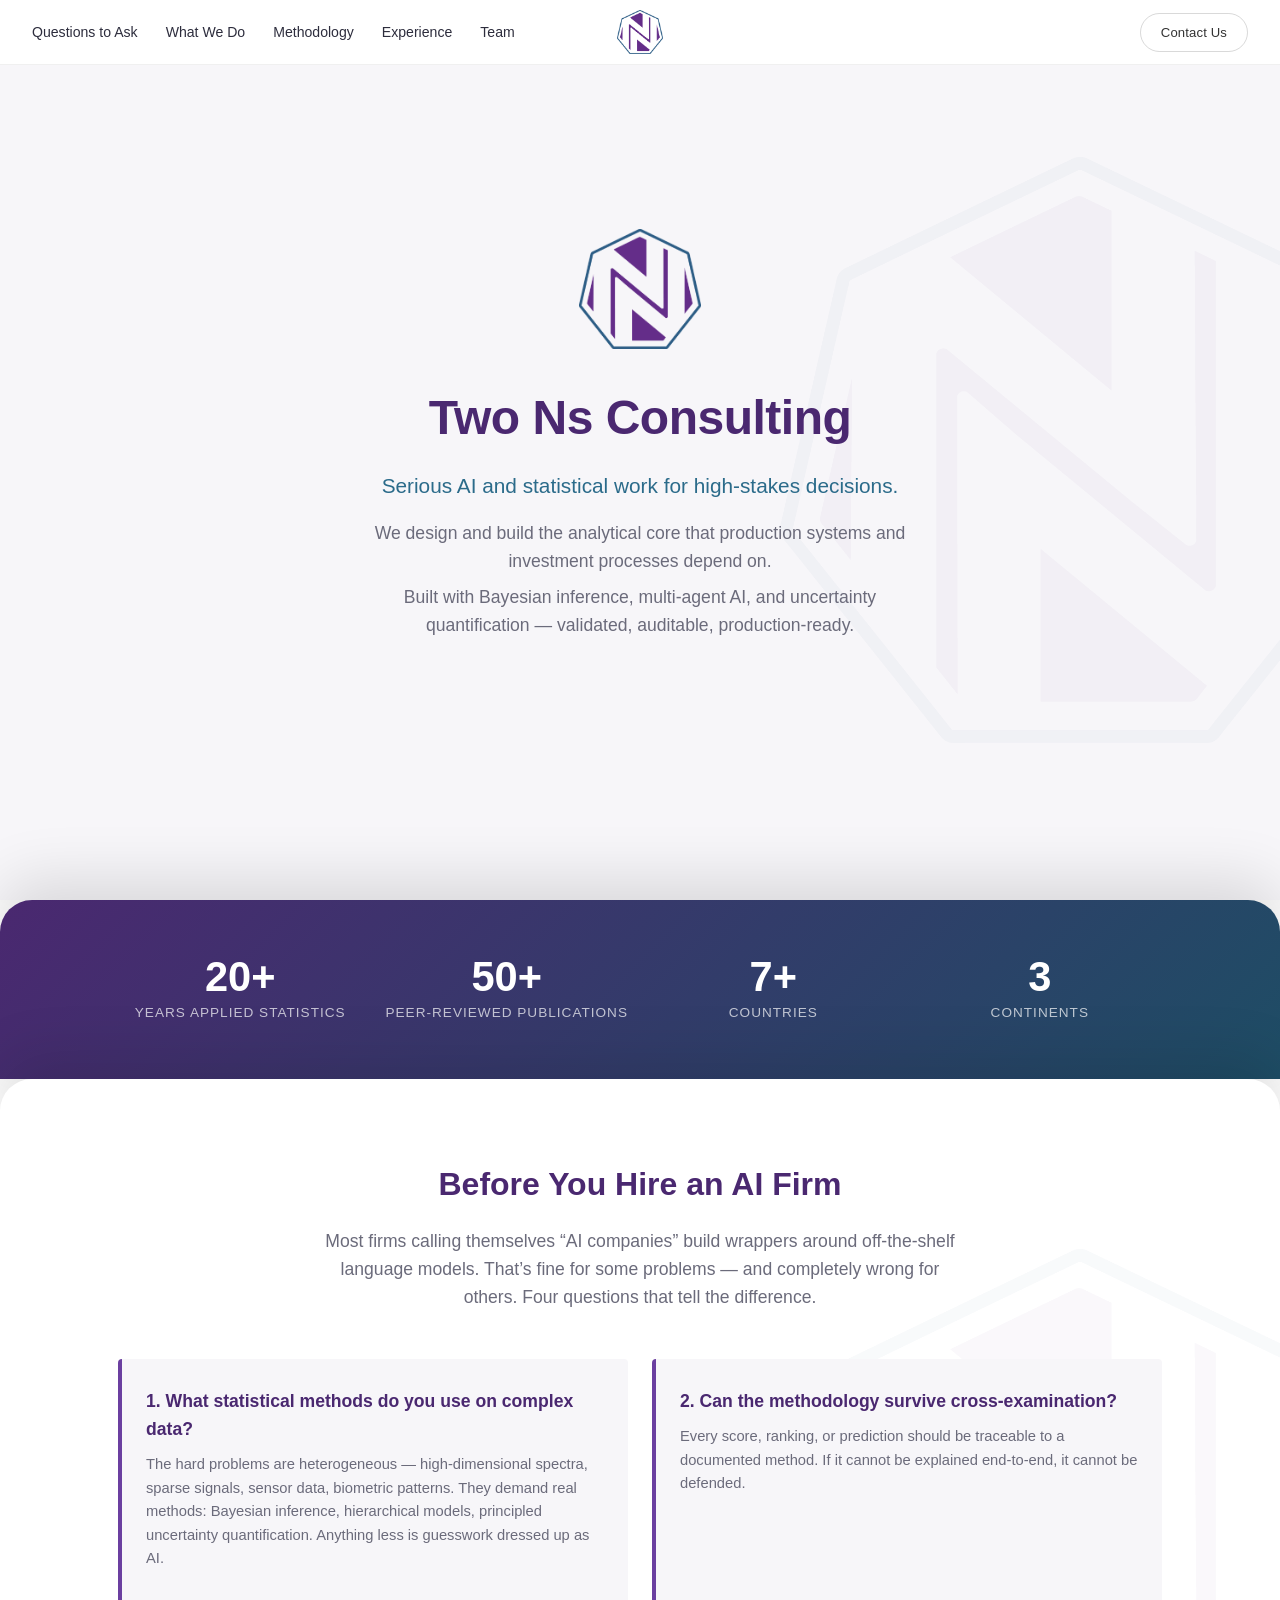
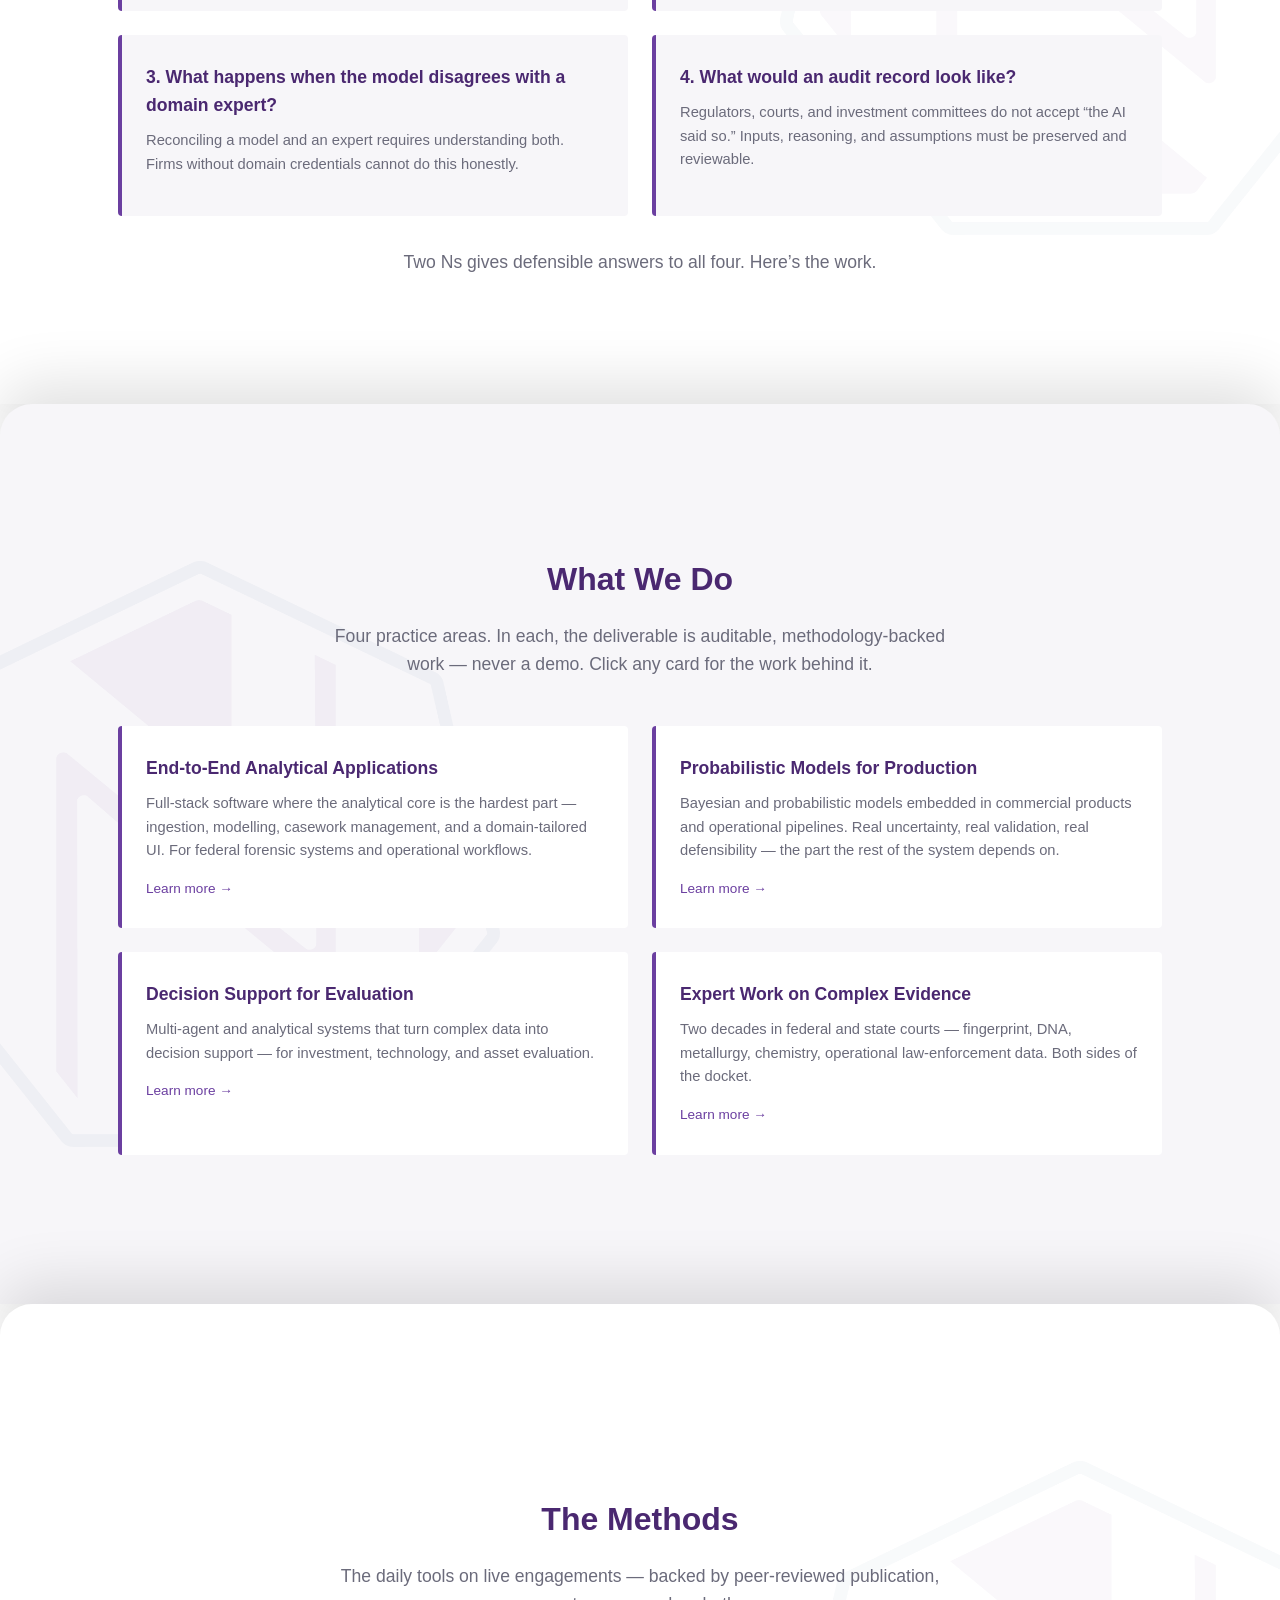
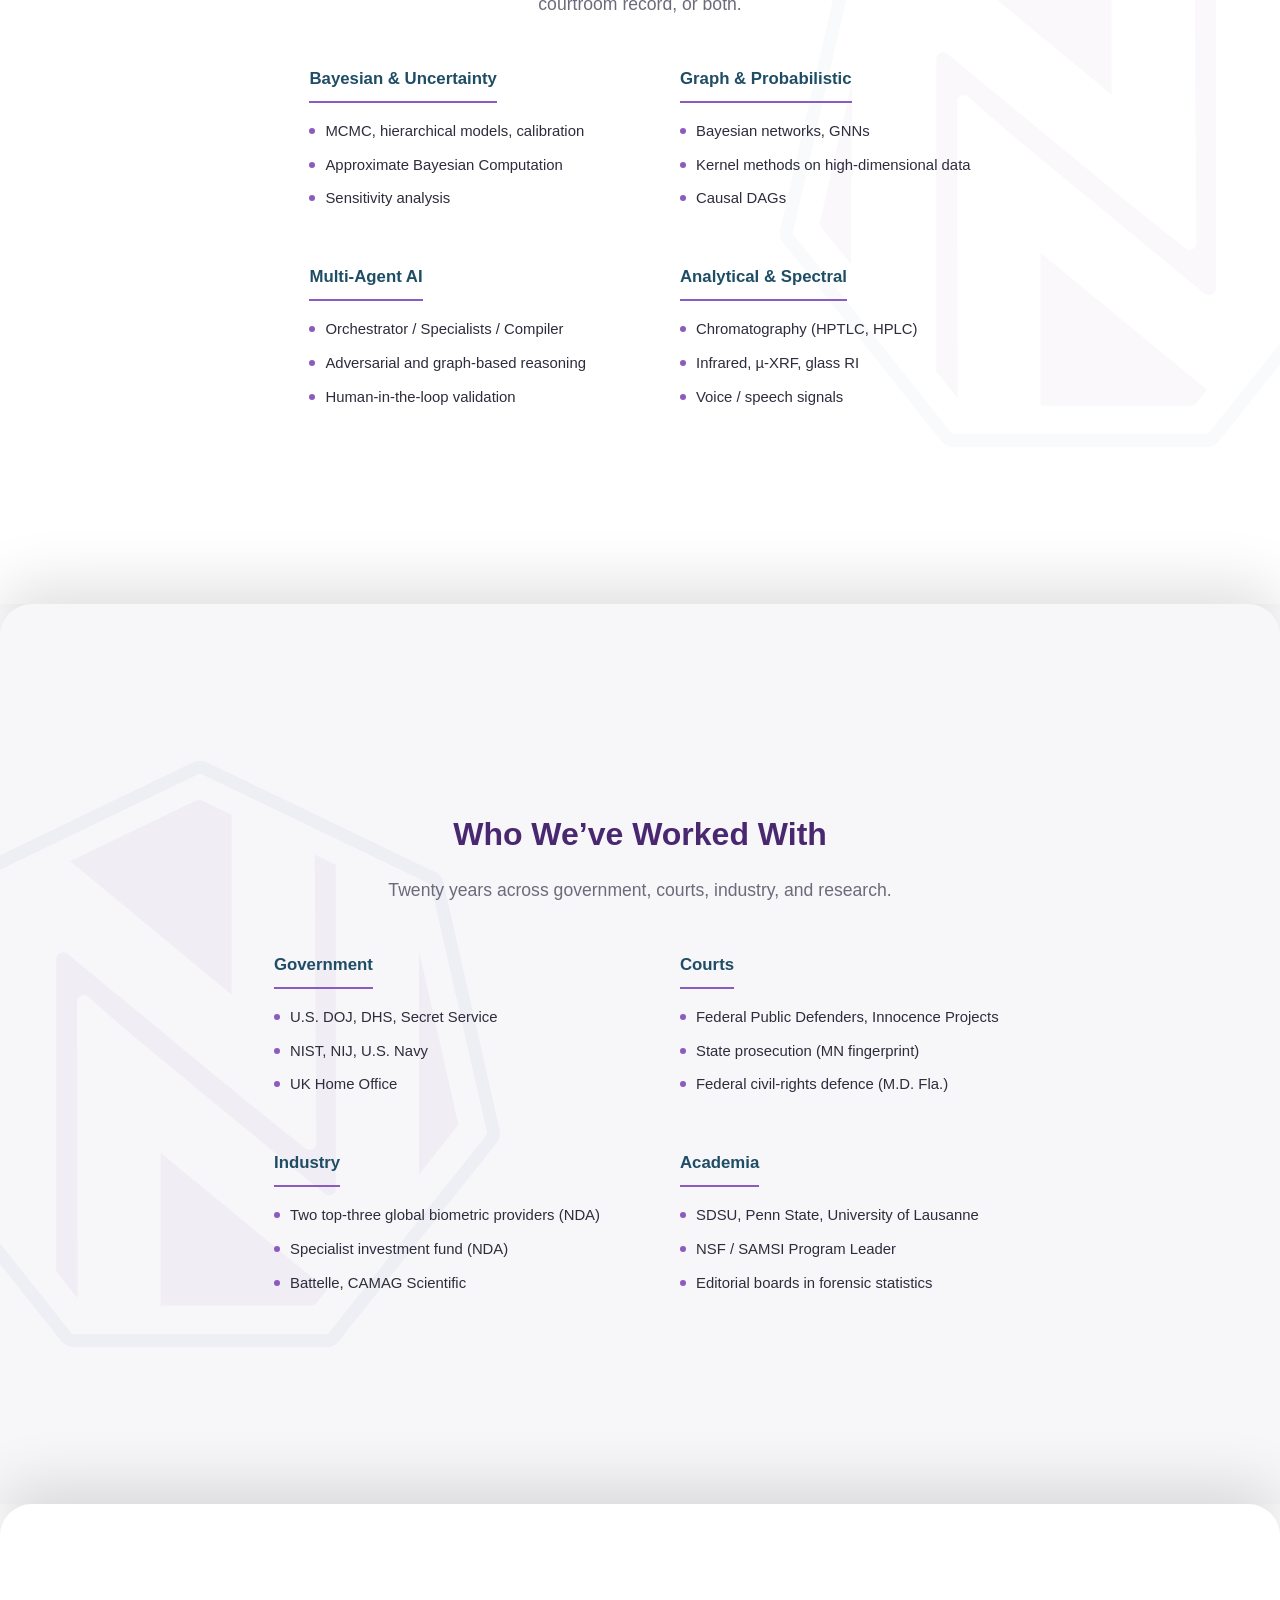
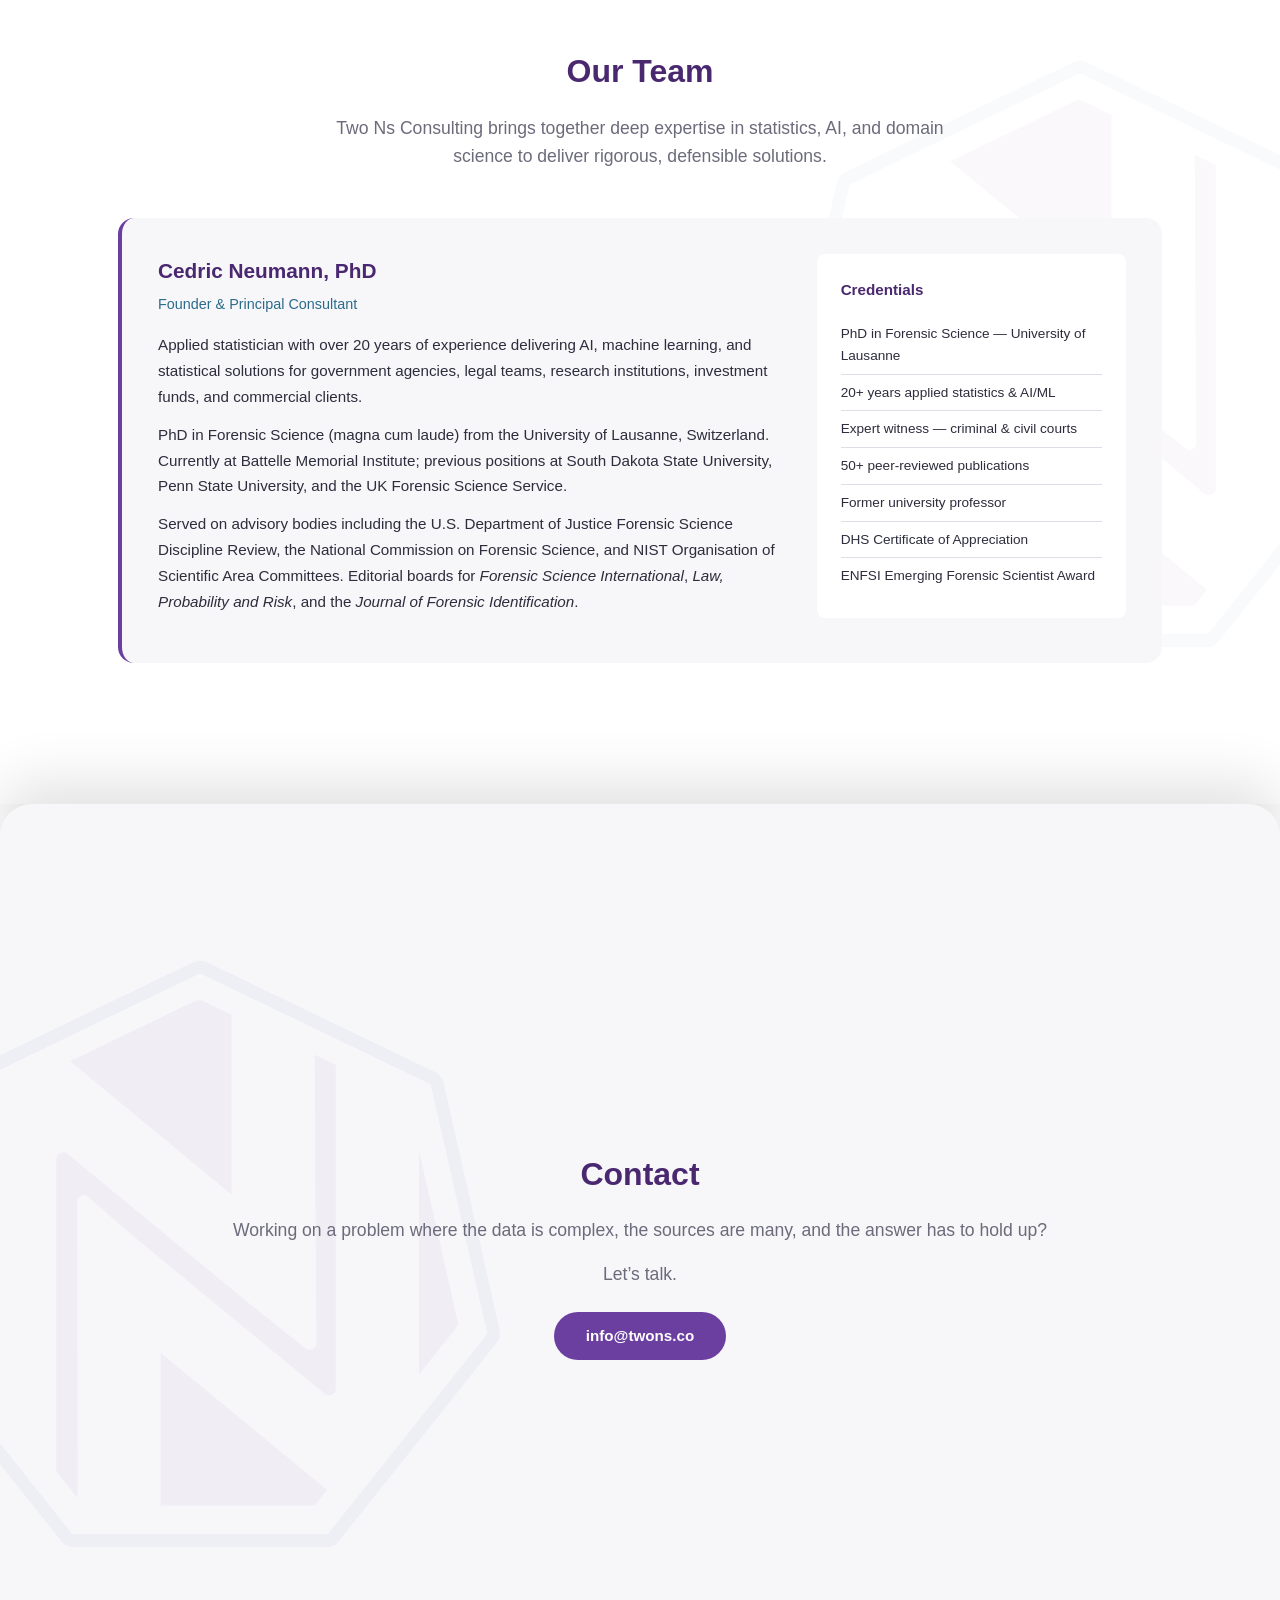
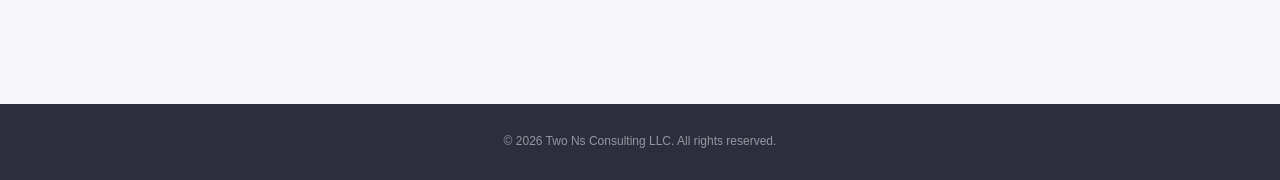
==== commit f9fe4db3: "website update" ====
--- a/index.html
+++ b/index.html
@@ -25,8 +25,9 @@
     <meta name="viewport" content="width=device-width, initial-scale=1.0">
     <title>Two Ns Consulting | Real Modelling for Defensible Decisions</title>
     <meta name="description" content="Two Ns Consulting LLC builds the analytical core of high-stakes systems — investment evaluation, production AI, decision support. Bayesian inference, multi-agent AI, uncertainty quantification. Validated, auditable, production-ready.">
+    <meta name="robots" content="noindex, nofollow">
     <link rel="icon" type="image/png" href="assets/images/logo.png">
-    <link rel="stylesheet" href="assets/style.css">
+    <link rel="stylesheet" href="assets/style.css?v=20260510-1">
 </head>
 <body>
 
@@ -261,7 +262,7 @@
                         <h3>Cedric Neumann, PhD</h3>
                         <span class="team-role">Founder &amp; Principal Consultant</span>
                         <p>Applied statistician with over 20 years of experience delivering AI, machine learning, and statistical solutions for government agencies, legal teams, research institutions, investment funds, and commercial clients.</p>
-                        <p>PhD in Forensic Science (magna cum laude) from the University of Lausanne, Switzerland. Former positions at Battelle Memorial Institute, South Dakota State University, Penn State University, and the UK Forensic Science Service.</p>
+                        <p>PhD in Forensic Science (magna cum laude) from the University of Lausanne, Switzerland. Currently at Battelle Memorial Institute; previous positions at South Dakota State University, Penn State University, and the UK Forensic Science Service.</p>
                         <p>Served on advisory bodies including the U.S. Department of Justice Forensic Science Discipline Review, the National Commission on Forensic Science, and NIST Organisation of Scientific Area Committees. Editorial boards for <em>Forensic Science International</em>, <em>Law, Probability and Risk</em>, and the <em>Journal of Forensic Identification</em>.</p>
                     </div>
                     <div class="team-credentials">
